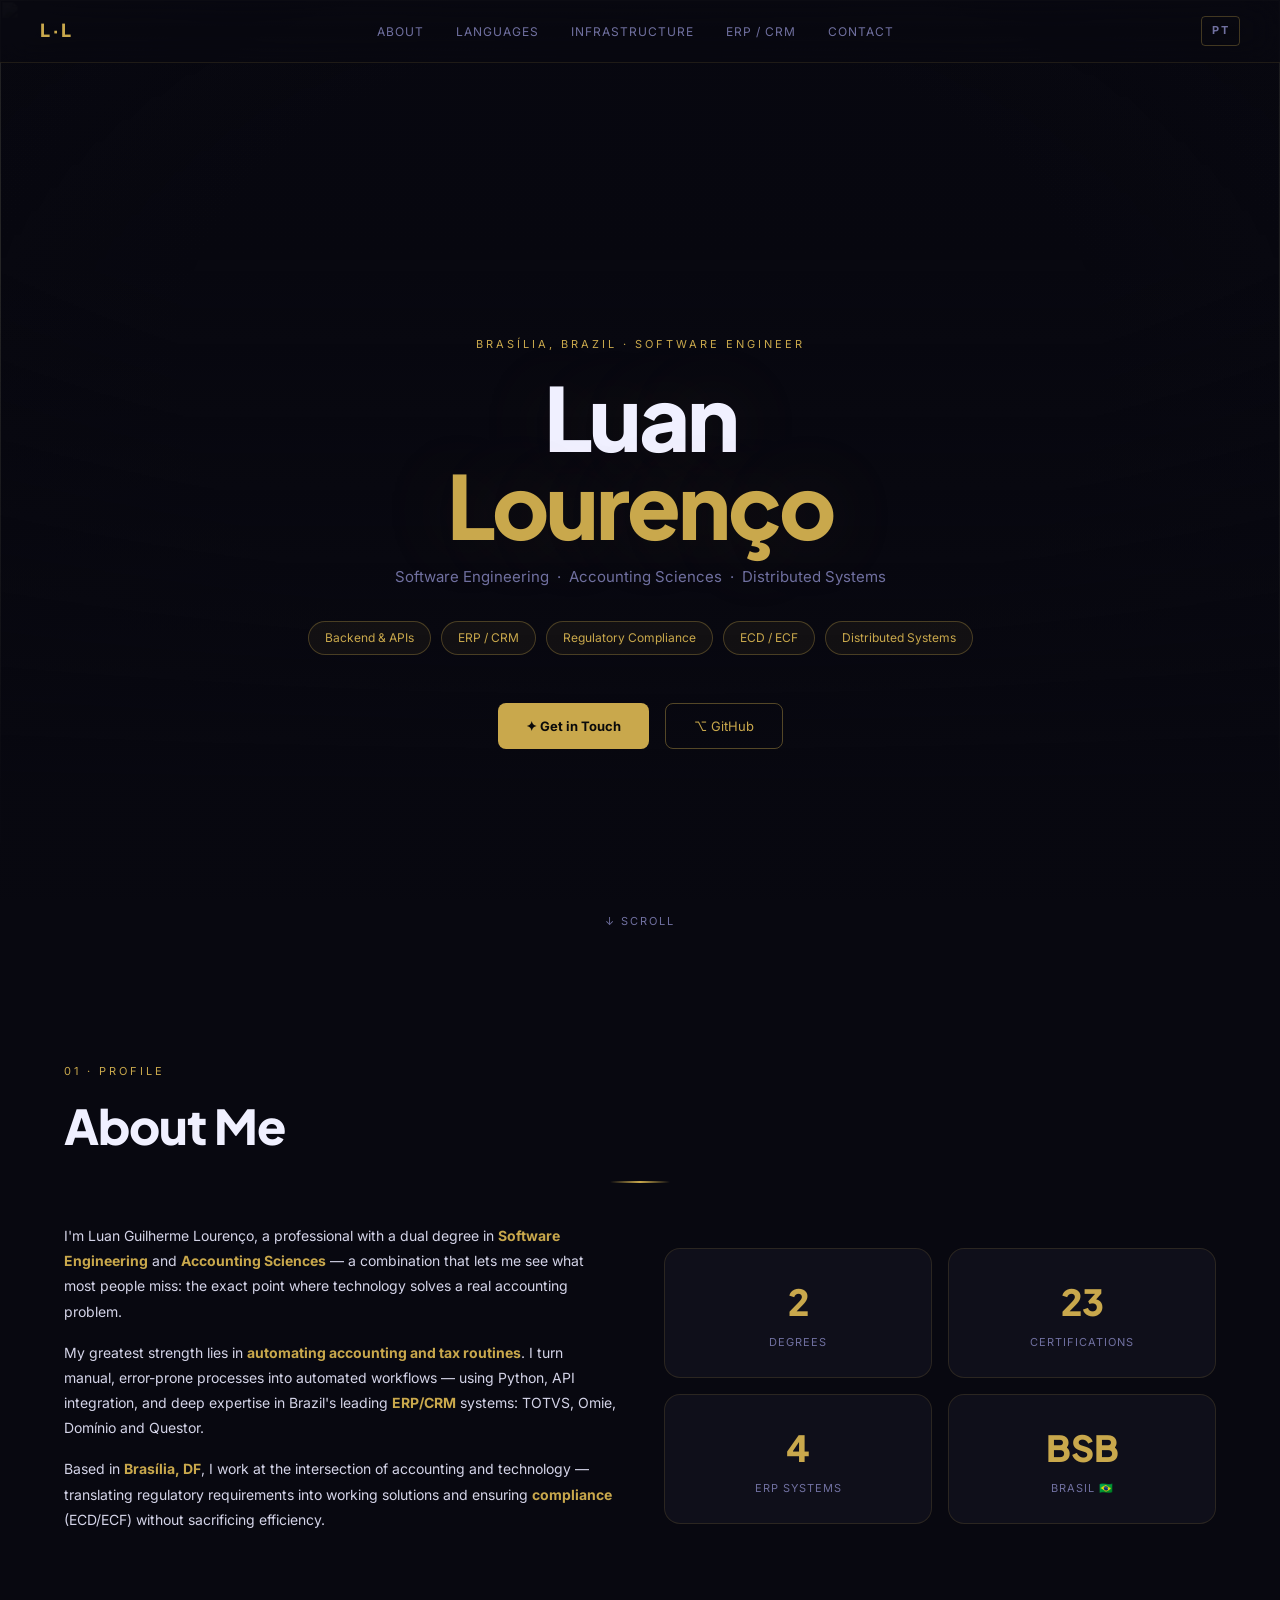
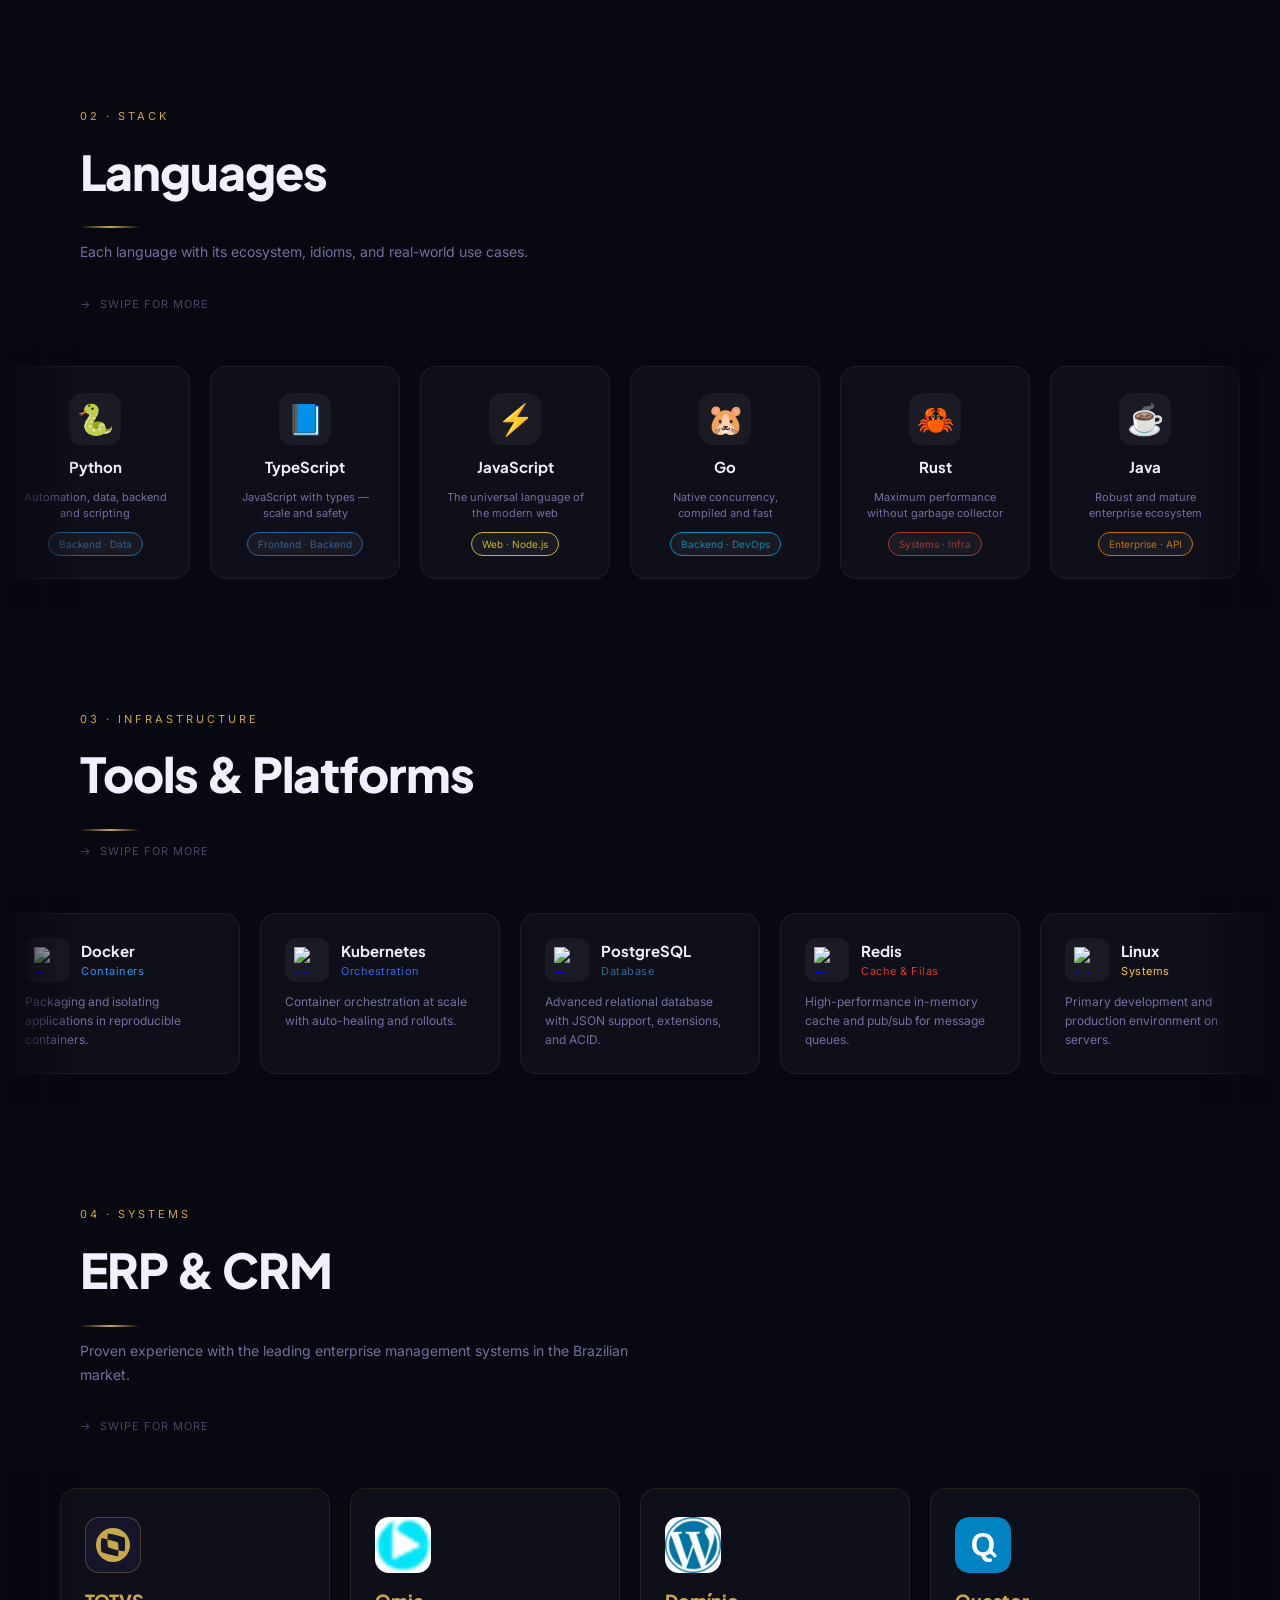
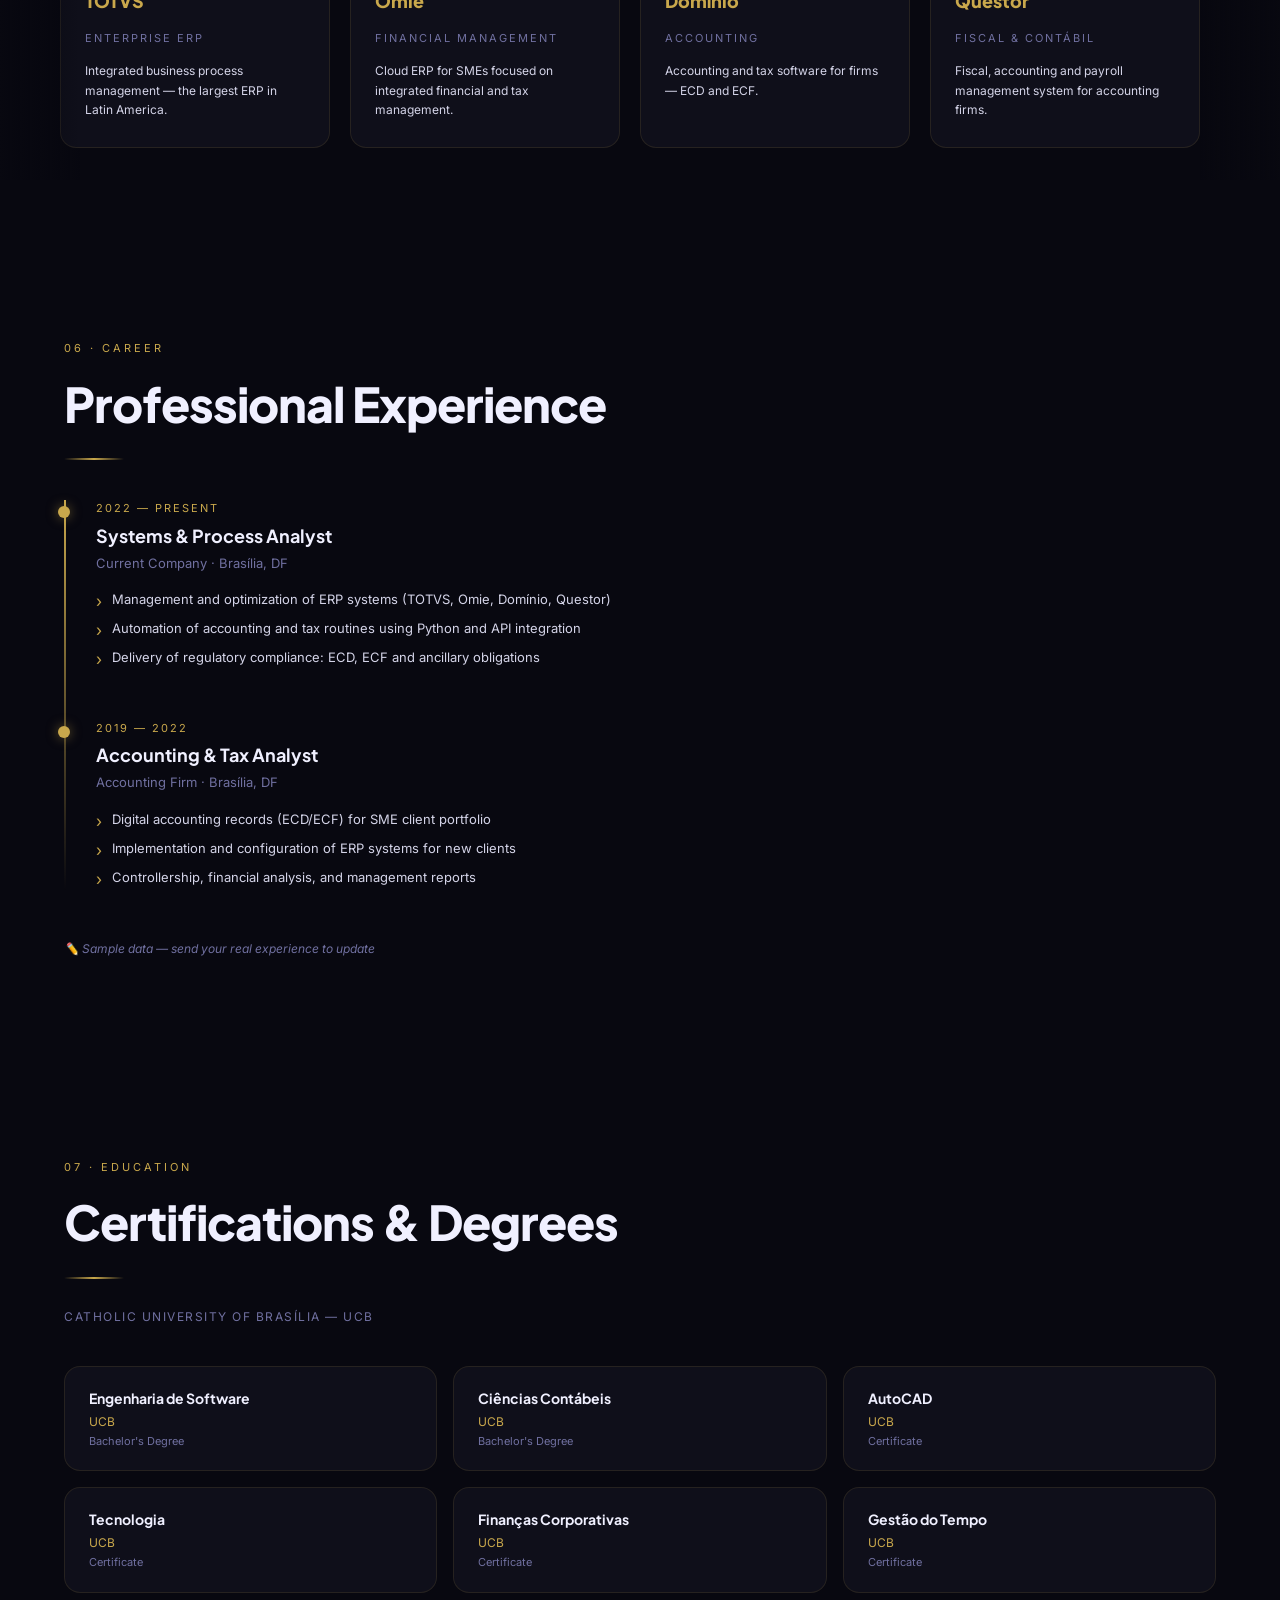
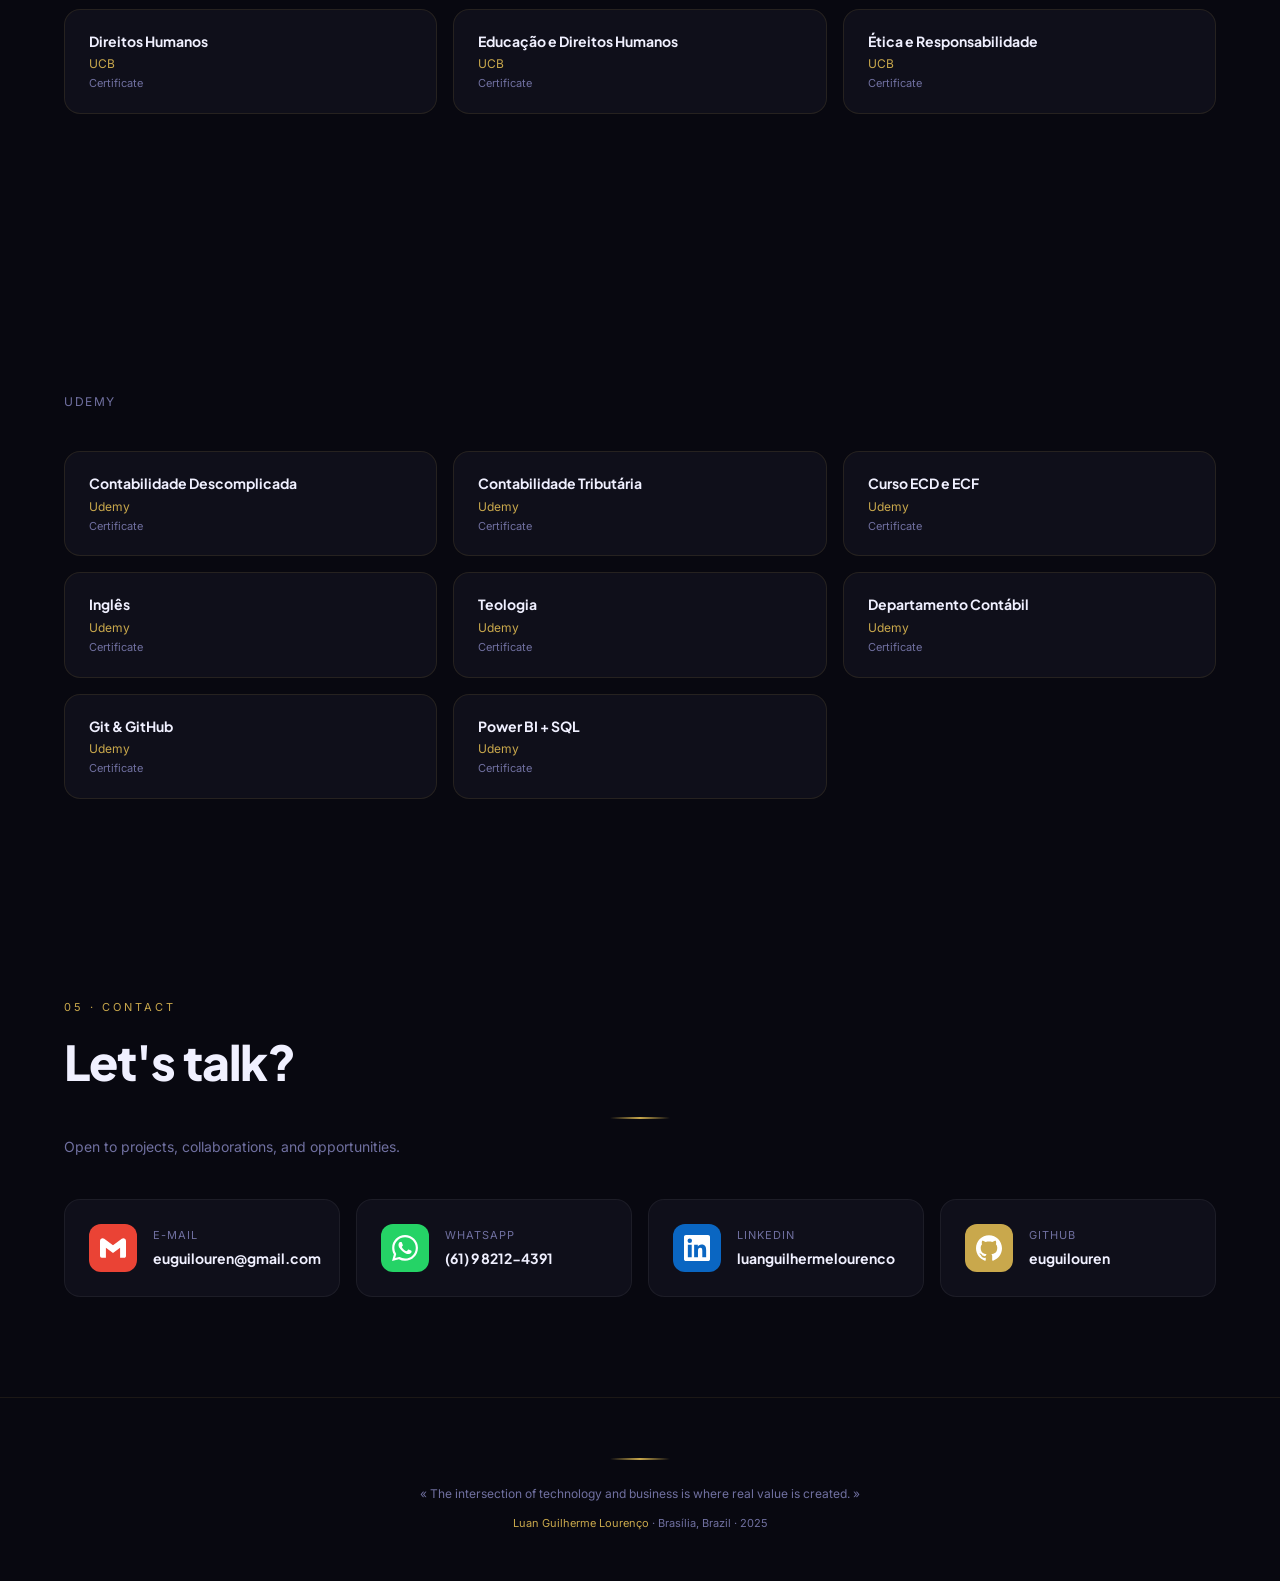
==== en.html @ 46bd7367 "feat: versão completa em inglês" ====
<!DOCTYPE html>
<html lang="en">
<head>
<meta charset="UTF-8">
<meta name="viewport" content="width=device-width, initial-scale=1.0">
<title>Luan Guilherme Lourenço — Software Engineer & Accountant</title>

<!-- SEO -->
<meta name="description" content="Professional with dual degree in Software Engineering and Accounting Sciences. Specialist in accounting automation, ERP/CRM (TOTVS, Omie, Domínio, Questor) and regulatory compliance. Brasília, Brazil.">
<meta name="keywords" content="Luan Lourenço, Engenharia de Software, Ciências Contábeis, ERP, TOTVS, Omie, Domínio, Questor, automação contábil, ECD, ECF, compliance, Brasília">
<meta name="author" content="Luan Guilherme Lourenço">
<meta name="robots" content="index, follow">

<!-- Open Graph (WhatsApp, LinkedIn, Facebook) -->
<meta property="og:type" content="website">
<meta property="og:title" content="Luan Guilherme Lourenço — Software Engineer & Accountant">
<meta property="og:description" content="Specialist in accounting automation, ERP/CRM, and regulatory compliance. Dual degree in Software Engineering and Accounting Sciences.">
<meta property="og:url" content="https://euguilouren.github.io/euguilouren">
<meta property="og:image" content="https://raw.githubusercontent.com/euguilouren/euguilouren/main/assets/photo.jpg">
<meta property="og:locale" content="pt_BR">

<!-- Twitter Card -->
<meta name="twitter:card" content="summary">
<meta name="twitter:title" content="Luan Guilherme Lourenço">
<meta name="twitter:description" content="Software Engineer & Accountant — Automação contábil, ERP/CRM, Brasília.">

<!-- Favicon -->
<link rel="icon" type="image/png" href="[data-uri]">
<link rel="apple-touch-icon" href="[data-uri]">
<link rel="preconnect" href="https://fonts.googleapis.com">
<link rel="preconnect" href="https://fonts.gstatic.com" crossorigin>
<link href="https://fonts.googleapis.com/css2?family=Plus+Jakarta+Sans:wght@600;700;800&family=Inter:wght@400;500;600&display=swap" rel="stylesheet">
<style>
  :root {
    --bg: #080810;
    --surface: #0f0f1a;
    --gold: #C9A84C;
    --gold-light: #e8c96a;
    --gold-dim: rgba(201,168,76,0.15);
    --text: #d4d4e8;
    --muted: #7070a0;
    --white: #f0f0ff;
    --radius: 16px;
    --font: "Inter", -apple-system, BlinkMacSystemFont, "Segoe UI", sans-serif;
  }
  * { box-sizing: border-box; margin: 0; padding: 0; }
  html { scroll-behavior: smooth; }
  body { background: var(--bg); color: var(--text); font-family: var(--font); overflow-x: hidden; font-size: 14px; line-height: 1.6; }

  /* ══════════════════════════════════
     PHOTO — fixed, always visible,
     parallax via JS transform only
     ══════════════════════════════════ */
  #photo-layer {
    position: fixed;
    inset: 0;
    z-index: 0;
    pointer-events: none;
    overflow: hidden;
  }

  #photo-img {
    width: 100%;
    height: 115%;            /* extra for parallax travel */
    object-fit: cover;
    object-position: center 15%;
    filter: brightness(0.22) saturate(0.5);
    display: block;
    will-change: transform;
    /* Breathing: subtle scale + lift */
    animation: breathe 5.5s ease-in-out infinite;
    transform-origin: center 35%; /* pivot near eyes */
  }

  /* Dark vignette — does NOT fade photo, just softens edges + bottom */
  #photo-layer::after {
    content: '';
    position: absolute;
    inset: 0;
    background:
      linear-gradient(to bottom,
        rgba(8,8,16,0.05)  0%,
        rgba(8,8,16,0.0)  30%,
        rgba(8,8,16,0.65) 72%,
        rgba(8,8,16,0.97) 88%),
      radial-gradient(ellipse 90% 90% at center 40%,
        transparent 40%,
        rgba(8,8,16,0.45) 100%);
    pointer-events: none;
  }

  @keyframes breathe {
    0%   { transform: scale(1.000) translateY(0px);  filter: brightness(0.22) saturate(0.50); }
    20%  { transform: scale(1.006) translateY(-2px); filter: brightness(0.23) saturate(0.51); }
    45%  { transform: scale(1.014) translateY(-5px); filter: brightness(0.25) saturate(0.54); }
    70%  { transform: scale(1.007) translateY(-3px); filter: brightness(0.23) saturate(0.52); }
    100% { transform: scale(1.000) translateY(0px);  filter: brightness(0.22) saturate(0.50); }
  }

  /* ══════════════════════════════════
     EYE BLINK — two eyelid divs
     positioned over the eyes in photo
     ══════════════════════════════════ */
  #eyes-layer {
    position: fixed;
    inset: 0;
    z-index: 1;
    pointer-events: none;
  }

  /* Wrapper centered on face */
  .eye-pair {
    position: absolute;
    /* Eyes sit ~38% from top, centered +/-9% from horizontal center */
    top: 38%;
    left: 50%;
    transform: translate(-50%, -50%);
    display: flex;
    gap: 5.5vw;
    align-items: center;
  }

  .eye {
    position: relative;
    width: 9vw;
    height: 2.8vw;
    max-width: 110px;
    max-height: 35px;
    overflow: hidden;
    border-radius: 50%;
  }

  /* Top lid slides DOWN to close */
  .lid-top {
    position: absolute;
    top: 0; left: -5%; right: -5%;
    height: 55%;
    background: #1a1208;  /* skin tone of forehead, dark */
    border-radius: 0 0 50% 50%;
    transform: scaleY(0);
    transform-origin: top center;
    will-change: transform;
  }

  /* Bottom lid slides UP to close */
  .lid-bot {
    position: absolute;
    bottom: 0; left: -5%; right: -5%;
    height: 55%;
    background: #1a1208;
    border-radius: 50% 50% 0 0;
    transform: scaleY(0);
    transform-origin: bottom center;
    will-change: transform;
  }

  /* NAV ══════════════════════════════ */
  nav {
    position: fixed; top: 0; left: 0; right: 0; z-index: 100;
    padding: 16px 40px;
    display: flex; align-items: center; justify-content: space-between;
    background: rgba(8,8,16,0.75); backdrop-filter: blur(20px);
    border-bottom: 1px solid rgba(201,168,76,0.12);
  }
  .nav-logo { font-family: 'Plus Jakarta Sans', sans-serif; font-size: 18px; font-weight: 800; color: var(--gold); letter-spacing: -0.5px; }
  .nav-links { display: flex; gap: 32px; list-style: none; }
  .nav-links a { color: var(--muted); text-decoration: none; font-size: 12px; letter-spacing: 1px; text-transform: uppercase; transition: color .2s; }
  .nav-links a:hover { color: var(--gold); }

  nav, #hero, section, .section-full, footer { position: relative; z-index: 10; }

  .gold-line { width: 60px; height: 2px; background: linear-gradient(90deg, transparent, var(--gold), transparent); margin: 12px auto; }

  /* HERO ══════════════════════════════ */
  #hero {
    min-height: 100vh;
    display: flex; align-items: center; justify-content: center;
    flex-direction: column; text-align: center;
    padding: 120px 24px 60px;
  }
  .hero-tag { font-size: 11px; letter-spacing: 3px; text-transform: uppercase; color: var(--gold); margin-bottom: 20px; opacity: 0; animation: fadeUp .8s ease .2s forwards; }
  .hero-name { font-family: 'Plus Jakarta Sans', sans-serif; font-size: clamp(44px,9vw,88px); font-weight: 800; color: var(--white); line-height: 1.0; letter-spacing: -3px; opacity: 0; animation: fadeUp .8s ease .4s forwards; text-shadow: 0 0 80px rgba(201,168,76,0.15); }
  .hero-name span { color: var(--gold); }
  .hero-subtitle { font-size: clamp(13px,2vw,15px); color: var(--muted); margin-top: 16px; opacity: 0; animation: fadeUp .8s ease .6s forwards; }
  .hero-badges { display: flex; flex-wrap: wrap; gap: 10px; justify-content: center; margin-top: 32px; opacity: 0; animation: fadeUp .8s ease .8s forwards; }
  .hero-badge { padding: 6px 16px; border: 1px solid rgba(201,168,76,0.3); border-radius: 100px; font-size: 12px; color: var(--gold); background: rgba(201,168,76,0.06); backdrop-filter: blur(8px); }
  .hero-cta { margin-top: 48px; display: flex; gap: 16px; flex-wrap: wrap; justify-content: center; opacity: 0; animation: fadeUp .8s ease 1s forwards; }
  .btn { padding: 12px 28px; border-radius: 8px; font-family: var(--font); font-size: 13px; cursor: pointer; text-decoration: none; transition: all .2s; display: inline-flex; align-items: center; gap: 8px; }
  .btn-primary { background: var(--gold); color: #0a0a0a; border: none; font-weight: 700; }
  .btn-primary:hover { background: var(--gold-light); transform: translateY(-2px); }
  .btn-outline { background: transparent; color: var(--gold); border: 1px solid rgba(201,168,76,0.4); }
  .btn-outline:hover { background: var(--gold-dim); transform: translateY(-2px); }
  .scroll-indicator { position: absolute; bottom: 32px; display: flex; flex-direction: column; align-items: center; gap: 8px; color: var(--muted); font-size: 11px; letter-spacing: 2px; text-transform: uppercase; animation: bounce 2s infinite; }

  /* SECTIONS ══════════════════════════ */
  section { padding: 100px 24px; max-width: 1200px; margin: 0 auto; }
  .section-full { max-width: 100%; padding: 60px 0; }
  .section-tag { font-size: 11px; letter-spacing: 3px; text-transform: uppercase; color: var(--gold); margin-bottom: 8px; display: block; }
  .section-title { font-family: 'Plus Jakarta Sans', sans-serif; font-size: clamp(28px,5vw,48px); font-weight: 800; color: var(--white); margin-bottom: 16px; letter-spacing: -1px; }
  .section-desc { font-size: 14px; color: var(--muted); max-width: 600px; line-height: 1.7; margin-bottom: 32px; }

  /* ABOUT ══════════════════════════════ */
  .about-grid { display: grid; grid-template-columns: 1fr 1fr; gap: 48px; align-items: center; }
  .about-text p { font-size: 14px; line-height: 1.8; color: var(--text); margin-bottom: 16px; }
  .about-text strong { color: var(--gold); font-weight: 700; }
  .about-stats { display: grid; grid-template-columns: 1fr 1fr; gap: 16px; }
  .about-stat { background: var(--surface); border: 1px solid rgba(201,168,76,0.15); border-radius: var(--radius); padding: 24px; text-align: center; transition: border-color .2s, transform .2s; }
  .about-stat:hover { border-color: var(--gold); transform: translateY(-4px); }
  .about-stat-val { font-family: 'Plus Jakarta Sans', sans-serif; font-size: 36px; font-weight: 800; color: var(--gold); display: block; }
  .about-stat-label { font-size: 11px; color: var(--muted); text-transform: uppercase; letter-spacing: 1px; margin-top: 4px; }

  /* CARD TRACKS ════════════════════════ */
  .scroll-section-header { max-width: 1200px; margin: 0 auto 32px; padding: 0 40px; }
  .card-track-wrap { position: relative; overflow: hidden; }
  .card-track-wrap::before, .card-track-wrap::after { content: ''; position: absolute; top: 0; bottom: 0; width: 80px; z-index: 2; pointer-events: none; }
  .card-track-wrap::before { left: 0; background: linear-gradient(90deg, var(--bg), transparent); }
  .card-track-wrap::after  { right: 0; background: linear-gradient(-90deg, var(--bg), transparent); }
  .card-track { display: flex; gap: 20px; overflow-x: auto; scroll-snap-type: x mandatory; -webkit-overflow-scrolling: touch; padding: 20px 60px 32px; scrollbar-width: none; }
  .card-track::-webkit-scrollbar { display: none; }

  .lang-card { flex: 0 0 190px; scroll-snap-align: start; background: var(--surface); border: 1px solid rgba(255,255,255,0.06); border-radius: var(--radius); padding: 26px 18px 22px; display: flex; flex-direction: column; align-items: center; gap: 10px; cursor: pointer; text-decoration: none; transition: transform .35s cubic-bezier(.34,1.56,.64,1), border-color .3s, box-shadow .3s; position: relative; overflow: hidden; }
  .lang-card::before { content: ''; position: absolute; inset: 0; background: linear-gradient(135deg, var(--card-color, var(--gold)) 0%, transparent 60%); opacity: 0; transition: opacity .3s; }
  .lang-card:hover { transform: translateY(-14px) scale(1.04); border-color: var(--card-color, var(--gold)); box-shadow: 0 28px 56px rgba(0,0,0,0.5), 0 0 0 1px var(--card-color, var(--gold)), 0 8px 28px var(--card-glow, rgba(201,168,76,0.2)); }
  .lang-card:hover::before { opacity: 0.07; }
  .lang-icon { width: 52px; height: 52px; border-radius: 13px; display: flex; align-items: center; justify-content: center; font-size: 30px; background: rgba(255,255,255,0.05); position: relative; z-index: 1; }
  .lang-icon img { width: 32px; height: 32px; object-fit: contain; }
  .lang-name { font-family: 'Plus Jakarta Sans', sans-serif; font-size: 15px; font-weight: 700; color: var(--white); position: relative; z-index: 1; }
  .lang-desc { font-size: 11px; color: var(--muted); text-align: center; line-height: 1.5; position: relative; z-index: 1; }
  .lang-tag { font-size: 10px; padding: 3px 10px; border-radius: 100px; background: rgba(255,255,255,0.06); color: var(--card-color, var(--gold)); border: 1px solid var(--card-color, var(--gold)); position: relative; z-index: 1; opacity: 0.8; }

  .infra-card { flex: 0 0 240px; scroll-snap-align: start; background: var(--surface); border: 1px solid rgba(255,255,255,0.06); border-radius: var(--radius); padding: 24px; display: flex; flex-direction: column; gap: 10px; text-decoration: none; transition: transform .35s cubic-bezier(.34,1.56,.64,1), border-color .3s, box-shadow .3s; }
  .infra-card:hover { transform: translateY(-12px); border-color: var(--card-color, var(--gold)); box-shadow: 0 24px 48px rgba(0,0,0,0.4), 0 0 0 1px var(--card-color, var(--gold)); }
  .infra-top { display: flex; align-items: center; gap: 12px; }
  .infra-icon { width: 44px; height: 44px; border-radius: 10px; background: rgba(255,255,255,0.05); display: flex; align-items: center; justify-content: center; font-size: 22px; flex-shrink: 0; }
  .infra-icon img { width: 26px; height: 26px; object-fit: contain; }
  .infra-name { font-family: 'Plus Jakarta Sans', sans-serif; font-size: 15px; font-weight: 700; color: var(--white); }
  .infra-role { font-size: 11px; color: var(--card-color, var(--gold)); letter-spacing: 0.5px; }
  .infra-desc { font-size: 12px; color: var(--muted); line-height: 1.6; }

  .erp-card { flex: 0 0 270px; scroll-snap-align: start; background: var(--surface); border: 1px solid rgba(201,168,76,0.12); border-radius: var(--radius); padding: 28px 24px; display: flex; flex-direction: column; gap: 14px; text-decoration: none; transition: transform .35s cubic-bezier(.34,1.56,.64,1), border-color .3s, box-shadow .3s; position: relative; overflow: hidden; }
  .erp-card::after { content: ''; position: absolute; top: 0; left: 0; right: 0; height: 3px; background: linear-gradient(90deg, transparent, var(--gold), transparent); opacity: 0; transition: opacity .3s; }
  .erp-card:hover { transform: translateY(-12px); border-color: var(--gold); box-shadow: 0 24px 48px rgba(0,0,0,0.5), 0 0 40px rgba(201,168,76,0.08); }
  .erp-card:hover::after { opacity: 1; }
  .erp-logo-wrap { width: 56px; height: 56px; border-radius: 14px; background: transparent; display: flex; align-items: center; justify-content: center; overflow: hidden; flex-shrink: 0; }
  .erp-logo-wrap img { width: 44px; height: 44px; object-fit: contain; }
  .erp-logo-svg { width: 56px; height: 56px; border-radius: 14px; background: #16162a; border: 1px solid rgba(201,168,76,0.3); display: flex; align-items: center; justify-content: center; }
  .erp-logo-svg svg { width: 34px; height: 34px; }
  .erp-name { font-family: 'Plus Jakarta Sans', sans-serif; font-size: 18px; font-weight: 800; color: var(--gold); }
  .erp-type { font-size: 11px; letter-spacing: 2px; text-transform: uppercase; color: var(--muted); }
  .erp-desc { font-size: 12px; color: var(--text); line-height: 1.6; }

  .contact-grid { display: grid; grid-template-columns: repeat(auto-fit, minmax(240px, 1fr)); gap: 16px; margin-top: 40px; }
  .contact-card { background: var(--surface); border: 1px solid rgba(255,255,255,0.06); border-radius: var(--radius); padding: 24px; display: flex; align-items: center; gap: 16px; text-decoration: none; transition: transform .35s cubic-bezier(.34,1.56,.64,1), border-color .3s, box-shadow .3s; }
  .contact-card:hover { transform: translateY(-6px); border-color: var(--card-color, var(--gold)); box-shadow: 0 16px 32px rgba(0,0,0,0.4), 0 0 0 1px var(--card-color, var(--gold)); }
  .contact-icon { width: 48px; height: 48px; border-radius: 12px; background: var(--card-color, var(--gold)); display: flex; align-items: center; justify-content: center; font-size: 22px; flex-shrink: 0; }
  .contact-label { font-size: 11px; color: var(--muted); text-transform: uppercase; letter-spacing: 1px; }
  .contact-value { font-family: 'Plus Jakarta Sans', sans-serif; font-size: 14px; font-weight: 700; color: var(--white); margin-top: 2px; }

  .scroll-hint { display: flex; align-items: center; gap: 8px; font-size: 11px; color: var(--muted); letter-spacing: 1px; text-transform: uppercase; margin-top: 8px; opacity: 0.6; }
  .scroll-hint-arrow { animation: slideRight 1.5s ease infinite; }

  footer { text-align: center; padding: 48px 24px; border-top: 1px solid rgba(201,168,76,0.1); color: var(--muted); font-size: 12px; }
  footer span { color: var(--gold); }

  @keyframes fadeUp { from { opacity:0; transform:translateY(30px); } to { opacity:1; transform:translateY(0); } }
  @keyframes bounce { 0%,100% { transform:translateY(0); } 50% { transform:translateY(8px); } }
  @keyframes slideRight { 0% { transform:translateX(0);opacity:1; } 60% { transform:translateX(8px);opacity:0; } 61% { transform:translateX(-8px);opacity:0; } 100% { transform:translateX(0);opacity:1; } }
  .reveal { opacity:0; transform:translateY(40px); transition:opacity .7s ease,transform .7s ease; }
  .reveal.visible { opacity:1; transform:translateY(0); }

  @media(max-width:768px) {
    nav { padding:14px 20px; }
    .nav-links { display:none; }
    .about-grid { grid-template-columns:1fr; }
    .scroll-section-header { padding:0 20px; }
    section { padding:60px 20px; }
    .eye { width: 12vw; height: 3.5vw; }
    .eye-pair { gap: 8vw; top: 36%; }
  }

  /* ── HAMBURGER MOBILE MENU ── */

  .btn-lang {
    font-family: var(--font); font-size: 11px; font-weight: 700;
    letter-spacing: 1.5px; color: var(--muted); text-decoration: none;
    border: 1px solid rgba(201,168,76,0.3); border-radius: 4px;
    padding: 5px 10px; transition: all .2s;
  }
  .btn-lang:hover { color: var(--gold); border-color: var(--gold); }

  .hamburger {
    display: none;
    flex-direction: column;
    gap: 5px;
    cursor: pointer;
    padding: 4px;
    z-index: 200;
  }
  .hamburger span {
    display: block;
    width: 24px; height: 2px;
    background: var(--gold);
    border-radius: 2px;
    transition: all .3s ease;
  }
  .hamburger.open span:nth-child(1) { transform: translateY(7px) rotate(45deg); }
  .hamburger.open span:nth-child(2) { opacity: 0; }
  .hamburger.open span:nth-child(3) { transform: translateY(-7px) rotate(-45deg); }

  .mobile-menu {
    display: none;
    position: fixed;
    inset: 0;
    background: rgba(8,8,16,0.97);
    backdrop-filter: blur(20px);
    z-index: 150;
    flex-direction: column;
    align-items: center;
    justify-content: center;
    gap: 40px;
  }
  .mobile-menu.open { display: flex; }
  .mobile-menu a {
    font-family: 'Plus Jakarta Sans', sans-serif;
    font-size: 28px; font-weight: 700;
    color: var(--white); text-decoration: none;
    letter-spacing: -0.5px;
    transition: color .2s;
    opacity: 0;
    transform: translateY(20px);
    animation: menuReveal .4s ease forwards;
  }
  .mobile-menu a:hover { color: var(--gold); }
  .mobile-menu a:nth-child(1) { animation-delay: .05s; }
  .mobile-menu a:nth-child(2) { animation-delay: .10s; }
  .mobile-menu a:nth-child(3) { animation-delay: .15s; }
  .mobile-menu a:nth-child(4) { animation-delay: .20s; }
  .mobile-menu a:nth-child(5) { animation-delay: .25s; }
  .mobile-menu-gold { color: var(--gold) !important; font-size: 14px !important; letter-spacing: 2px; text-transform: uppercase; }

  @keyframes menuReveal {
    to { opacity: 1; transform: translateY(0); }
  }

  @media(max-width:768px) {
  
  .btn-lang {
    font-family: var(--font); font-size: 11px; font-weight: 700;
    letter-spacing: 1.5px; color: var(--muted); text-decoration: none;
    border: 1px solid rgba(201,168,76,0.3); border-radius: 4px;
    padding: 5px 10px; transition: all .2s;
  }
  .btn-lang:hover { color: var(--gold); border-color: var(--gold); }

  .hamburger { display: flex; }
    .nav-links { display: none !important; }
  }

  /* ── ELABORATE REVEAL ANIMATIONS ── */
  .reveal-left {
    opacity: 0; transform: translateX(-50px);
    transition: opacity .8s ease, transform .8s cubic-bezier(.16,1,.3,1);
  }
  .reveal-left.visible { opacity: 1; transform: translateX(0); }

  .reveal-right {
    opacity: 0; transform: translateX(50px);
    transition: opacity .8s ease, transform .8s cubic-bezier(.16,1,.3,1);
  }
  .reveal-right.visible { opacity: 1; transform: translateX(0); }

  .reveal-scale {
    opacity: 0; transform: scale(0.88);
    transition: opacity .7s ease, transform .7s cubic-bezier(.34,1.56,.64,1);
  }
  .reveal-scale.visible { opacity: 1; transform: scale(1); }

  .stagger-child {
    opacity: 0; transform: translateY(30px);
    transition: opacity .6s ease, transform .6s cubic-bezier(.16,1,.3,1);
  }
  .stagger-child.visible { opacity: 1; transform: translateY(0); }

  /* section counters for stagger */
  .stagger-wrap .stagger-child:nth-child(1) { transition-delay: .0s; }
  .stagger-wrap .stagger-child:nth-child(2) { transition-delay: .08s; }
  .stagger-wrap .stagger-child:nth-child(3) { transition-delay: .16s; }
  .stagger-wrap .stagger-child:nth-child(4) { transition-delay: .24s; }

  /* ── EXPERIENCE SECTION ── */
  .timeline { position: relative; padding-left: 32px; margin-top: 40px; }
  .timeline::before {
    content: '';
    position: absolute; left: 0; top: 0; bottom: 0;
    width: 2px;
    background: linear-gradient(to bottom, var(--gold), transparent);
  }
  .timeline-item {
    position: relative; margin-bottom: 48px;
    opacity: 0; transform: translateX(-20px);
    transition: opacity .7s ease, transform .7s cubic-bezier(.16,1,.3,1);
  }
  .timeline-item.visible { opacity: 1; transform: translateX(0); }
  .timeline-item::before {
    content: '';
    position: absolute; left: -38px; top: 6px;
    width: 12px; height: 12px;
    border-radius: 50%;
    background: var(--gold);
    box-shadow: 0 0 12px rgba(201,168,76,0.5);
  }
  .tl-period {
    font-size: 11px; letter-spacing: 2px; text-transform: uppercase;
    color: var(--gold); margin-bottom: 4px;
  }
  .tl-role {
    font-family: 'Plus Jakarta Sans', sans-serif;
    font-size: 18px; font-weight: 700; color: var(--white);
    margin-bottom: 2px;
  }
  .tl-company {
    font-size: 13px; color: var(--muted); margin-bottom: 12px;
  }
  .tl-tasks { list-style: none; padding: 0; }
  .tl-tasks li {
    font-size: 13px; color: var(--text); line-height: 1.6;
    padding: 4px 0 4px 16px; position: relative;
  }
  .tl-tasks li::before {
    content: '›'; position: absolute; left: 0;
    color: var(--gold); font-size: 16px;
  }

  /* ── CERTIFICATIONS ── */
  .cert-grid {
    display: grid;
    grid-template-columns: repeat(auto-fill, minmax(280px, 1fr));
    gap: 16px; margin-top: 40px;
  }
  .cert-card {
    background: var(--surface);
    border: 1px solid rgba(201,168,76,0.12);
    border-radius: var(--radius);
    padding: 20px 24px;
    display: flex; align-items: center;
    opacity: 0; transform: translateY(24px);
    transition: opacity .6s ease, transform .6s cubic-bezier(.16,1,.3,1), border-color .2s, box-shadow .2s;
  }
  .cert-card.visible { opacity: 1; transform: translateY(0); }
  .cert-card:hover { border-color: var(--gold); box-shadow: 0 8px 24px rgba(0,0,0,0.3); }
  .cert-icon {
    width: 40px; height: 40px; border-radius: 10px;
    background: var(--gold-dim); border: 1px solid rgba(201,168,76,0.2);
    display: flex; align-items: center; justify-content: center;
    font-size: 20px; flex-shrink: 0;
  }
  .cert-name {
    font-family: 'Plus Jakarta Sans', sans-serif;
    font-size: 14px; font-weight: 700; color: var(--white);
    margin-bottom: 2px;
  }
  .cert-issuer { font-size: 12px; color: var(--gold); margin-bottom: 2px; }
  .cert-year { font-size: 11px; color: var(--muted); }

  /* ── PROJECTS SECTION ── */
  .proj-grid {
    display: grid;
    grid-template-columns: repeat(auto-fill, minmax(320px,1fr));
    gap: 16px; margin-top: 40px;
  }
  .proj-card {
    background: var(--surface);
    border: 1px solid rgba(255,255,255,0.06);
    border-radius: var(--radius);
    padding: 24px;
    text-decoration: none;
    display: flex; flex-direction: column; gap: 10px;
    transition: transform .3s cubic-bezier(.34,1.56,.64,1), border-color .2s, box-shadow .2s;
    opacity: 0; transform: translateY(24px);
    transition: opacity .6s ease, transform .6s cubic-bezier(.16,1,.3,1), border-color .2s, box-shadow .2s;
  }
  .proj-card.visible { opacity: 1; transform: translateY(0); }
  .proj-card:hover { border-color: var(--blue,#58a6ff); box-shadow: 0 16px 32px rgba(0,0,0,0.4); transform: translateY(-6px); }
  .proj-header { display: flex; align-items: center; gap: 10px; }
  .proj-icon { font-size: 22px; }
  .proj-name {
    font-family: 'Plus Jakarta Sans', sans-serif;
    font-size: 15px; font-weight: 700; color: #58a6ff;
  }
  .proj-desc { font-size: 12px; color: var(--muted); line-height: 1.6; }
  .proj-meta { display: flex; gap: 14px; font-size: 11px; color: var(--muted); margin-top: 4px; }
  .lang-dot { width: 8px; height: 8px; border-radius: 50%; display: inline-block; margin-right: 4px; }

</style>
</head>
<body>

<!-- PHOTO — fixed, no fade, parallax only -->
<div id="photo-layer">
  <img id="photo-img" src="https://raw.githubusercontent.com/euguilouren/euguilouren/main/assets/photo.jpg" alt="">
</div>

<!-- EYE BLINK LAYER -->
<div id="eyes-layer">
  <div class="eye-pair">
    <div class="eye" id="eye-left">
      <div class="lid-top" id="lt-l"></div>
      <div class="lid-bot" id="lb-l"></div>
    </div>
    <div class="eye" id="eye-right">
      <div class="lid-top" id="lt-r"></div>
      <div class="lid-bot" id="lb-r"></div>
    </div>
  </div>
</div>

<nav>
  <div class="nav-logo">L · L</div>
  <ul class="nav-links">
    <li><a href="#about">About</a></li>
    <li><a href="#languages">Languages</a></li>
    <li><a href="#infrastructure">Infrastructure</a></li>
    <li><a href="#erp">ERP / CRM</a></li>
    <li><a href="#contact">Contact</a></li>
  </ul>
  <a href="index.html" class="btn-lang" title="Versão em Português">PT</a>
  <button class="hamburger" id="hamburger" aria-label="Menu">
    <span></span><span></span><span></span>
  </button>
</nav>
<!-- MOBILE MENU -->
<div class="mobile-menu" id="mobile-menu">
  <a href="#about" onclick="closeMobile()">Sobre</a>
  <a href="#languages" onclick="closeMobile()">Languages</a>
  <a href="#infrastructure" onclick="closeMobile()">Infraestrutura</a>
  <a href="#erp" onclick="closeMobile()">ERP / CRM</a>
  <a href="#experience" onclick="closeMobile()">Experiência</a>
  <a href="#contact" onclick="closeMobile()">Contato</a>
  <a href="#" class="mobile-menu-gold" onclick="closeMobile()">✕ close</a>
</div>

<div id="hero">
  <div class="hero-tag">Brasília, Brazil · Software Engineer</div>
  <h1 class="hero-name">Luan<br><span>Lourenço</span></h1>
  <p class="hero-subtitle">Software Engineering &nbsp;·&nbsp; Accounting Sciences &nbsp;·&nbsp; Distributed Systems</p>
  <div class="hero-badges">
    <span class="hero-badge">Backend & APIs</span>
    <span class="hero-badge">ERP / CRM</span>
    <span class="hero-badge">Regulatory Compliance</span>
    <span class="hero-badge">ECD / ECF</span>
    <span class="hero-badge">Distributed Systems</span>
  </div>
  <div class="hero-cta">
    <a href="#contato" class="btn btn-primary">✦ Get in Touch</a>
    <a href="https://github.com/euguilouren" target="_blank" class="btn btn-outline">⌥ GitHub</a>
  </div>
  <div class="scroll-indicator">↓ scroll</div>
</div>

<section id="about" class="reveal">
  <span class="section-tag">01 · Profile</span>
  <h2 class="section-title">About Me</h2>
  <div class="gold-line"></div>
  <div class="about-grid" style="margin-top:40px">
    <div class="about-text">
      <p>I'm Luan Guilherme Lourenço, a professional with a dual degree in <strong>Software Engineering</strong> and <strong>Accounting Sciences</strong> — a combination that lets me see what most people miss: the exact point where technology solves a real accounting problem.</p>
      <p>My greatest strength lies in <strong>automating accounting and tax routines</strong>. I turn manual, error-prone processes into automated workflows — using Python, API integration, and deep expertise in Brazil's leading <strong>ERP/CRM</strong> systems: TOTVS, Omie, Domínio and Questor.</p>
      <p>Based in <strong>Brasília, DF</strong>, I work at the intersection of accounting and technology — translating regulatory requirements into working solutions and ensuring <strong>compliance</strong> (ECD/ECF) without sacrificing efficiency.</p>
    </div>
    <div class="about-stats">
      <div class="about-stat"><span class="about-stat-val">2</span><span class="about-stat-label">Degrees</span></div>
      <div class="about-stat"><span class="about-stat-val">23</span><span class="about-stat-label">Certifications</span></div>
      <div class="about-stat"><span class="about-stat-val">4</span><span class="about-stat-label">ERP Systems</span></div>
      <div class="about-stat"><span class="about-stat-val">BSB</span><span class="about-stat-label">Brasil 🇧🇷</span></div>
    </div>
  </div>
</section>

<div id="languages" class="section-full">
  <div class="scroll-section-header reveal">
    <span class="section-tag">02 · Stack</span>
    <h2 class="section-title">Languages</h2>
    <div class="gold-line" style="margin:12px 0"></div>
    <p class="section-desc">Each language with its ecosystem, idioms, and real-world use cases.</p>
    <div class="scroll-hint"><span class="scroll-hint-arrow">→</span> swipe for more</div>
  </div>
  <div class="card-track-wrap"><div class="card-track">
    <a href="https://www.python.org" target="_blank" class="lang-card" style="--card-color:#3776AB;--card-glow:rgba(55,118,171,0.25)"><div class="lang-icon"><img src="https://cdn.simpleicons.org/python/3776AB" alt="Python" onerror="this.parentNode.innerHTML='🐍'"></div><div class="lang-name">Python</div><div class="lang-desc">Automation, data, backend and scripting</div><span class="lang-tag">Backend · Data</span></a>
    <a href="https://www.typescriptlang.org" target="_blank" class="lang-card" style="--card-color:#3178C6;--card-glow:rgba(49,120,198,0.25)"><div class="lang-icon"><img src="https://cdn.simpleicons.org/typescript/3178C6" alt="TypeScript" onerror="this.parentNode.innerHTML='📘'"></div><div class="lang-name">TypeScript</div><div class="lang-desc">JavaScript with types — scale and safety</div><span class="lang-tag">Frontend · Backend</span></a>
    <a href="https://developer.mozilla.org/pt-BR/docs/Web/JavaScript" target="_blank" class="lang-card" style="--card-color:#F7DF1E;--card-glow:rgba(247,223,30,0.2)"><div class="lang-icon"><img src="https://cdn.simpleicons.org/javascript/F7DF1E" alt="JavaScript" onerror="this.parentNode.innerHTML='⚡'"></div><div class="lang-name">JavaScript</div><div class="lang-desc">The universal language of the modern web</div><span class="lang-tag">Web · Node.js</span></a>
    <a href="https://go.dev" target="_blank" class="lang-card" style="--card-color:#00ADD8;--card-glow:rgba(0,173,216,0.25)"><div class="lang-icon"><img src="https://cdn.simpleicons.org/go/00ADD8" alt="Go" onerror="this.parentNode.innerHTML='🐹'"></div><div class="lang-name">Go</div><div class="lang-desc">Native concurrency, compiled and fast</div><span class="lang-tag">Backend · DevOps</span></a>
    <a href="https://www.rust-lang.org" target="_blank" class="lang-card" style="--card-color:#CE412B;--card-glow:rgba(206,65,43,0.25)"><div class="lang-icon"><img src="https://cdn.simpleicons.org/rust/CE412B" alt="Rust" onerror="this.parentNode.innerHTML='🦀'"></div><div class="lang-name">Rust</div><div class="lang-desc">Maximum performance without garbage collector</div><span class="lang-tag">Systems · Infra</span></a>
    <a href="https://www.java.com/pt-BR" target="_blank" class="lang-card" style="--card-color:#ED8B00;--card-glow:rgba(237,139,0,0.25)"><div class="lang-icon"><img src="https://cdn.simpleicons.org/java/ED8B00" alt="Java" onerror="this.parentNode.innerHTML='☕'"></div><div class="lang-name">Java</div><div class="lang-desc">Robust and mature enterprise ecosystem</div><span class="lang-tag">Enterprise · API</span></a>
    <a href="https://kotlinlang.org" target="_blank" class="lang-card" style="--card-color:#7F52FF;--card-glow:rgba(127,82,255,0.25)"><div class="lang-icon"><img src="https://cdn.simpleicons.org/kotlin/7F52FF" alt="Kotlin" onerror="this.parentNode.innerHTML='🎯'"></div><div class="lang-name">Kotlin</div><div class="lang-desc">Modern Java — Android and backend</div><span class="lang-tag">Android · Backend</span></a>
    <a href="https://en.wikipedia.org/wiki/C_(programming_language)" target="_blank" class="lang-card" style="--card-color:#A8B9CC;--card-glow:rgba(168,185,204,0.2)"><div class="lang-icon"><img src="https://cdn.simpleicons.org/c/A8B9CC" alt="C" onerror="this.parentNode.innerHTML='🔧'"></div><div class="lang-name">C</div><div class="lang-desc">The language of operating systems</div><span class="lang-tag">Systems · Embedded</span></a>
    <a href="https://isocpp.org" target="_blank" class="lang-card" style="--card-color:#00599C;--card-glow:rgba(0,89,156,0.25)"><div class="lang-icon"><img src="https://cdn.simpleicons.org/cplusplus/00599C" alt="C++" onerror="this.parentNode.innerHTML='⚙️'"></div><div class="lang-name">C++</div><div class="lang-desc">Performance with object-oriented abstraction</div><span class="lang-tag">Systems · Games</span></a>
  </div></div>
</div>

<div id="infrastructure" class="section-full" style="padding-top:40px">
  <div class="scroll-section-header reveal">
    <span class="section-tag">03 · Infrastructure</span>
    <h2 class="section-title">Tools & Platforms</h2>
    <div class="gold-line" style="margin:12px 0"></div>
    <div class="scroll-hint"><span class="scroll-hint-arrow">→</span> swipe for more</div>
  </div>
  <div class="card-track-wrap"><div class="card-track">
    <a href="https://www.docker.com" target="_blank" class="infra-card" style="--card-color:#2496ED"><div class="infra-top"><div class="infra-icon"><img src="https://cdn.simpleicons.org/docker/2496ED" alt="Docker"></div><div><div class="infra-name">Docker</div><div class="infra-role">Containers</div></div></div><div class="infra-desc">Packaging and isolating applications in reproducible containers.</div></a>
    <a href="https://kubernetes.io" target="_blank" class="infra-card" style="--card-color:#326CE5"><div class="infra-top"><div class="infra-icon"><img src="https://cdn.simpleicons.org/kubernetes/326CE5" alt="Kubernetes"></div><div><div class="infra-name">Kubernetes</div><div class="infra-role">Orchestration</div></div></div><div class="infra-desc">Container orchestration at scale with auto-healing and rollouts.</div></a>
    <a href="https://www.postgresql.org" target="_blank" class="infra-card" style="--card-color:#336791"><div class="infra-top"><div class="infra-icon"><img src="https://cdn.simpleicons.org/postgresql/336791" alt="PostgreSQL"></div><div><div class="infra-name">PostgreSQL</div><div class="infra-role">Database</div></div></div><div class="infra-desc">Advanced relational database with JSON support, extensions, and ACID.</div></a>
    <a href="https://redis.io" target="_blank" class="infra-card" style="--card-color:#DC382D"><div class="infra-top"><div class="infra-icon"><img src="https://cdn.simpleicons.org/redis/DC382D" alt="Redis"></div><div><div class="infra-name">Redis</div><div class="infra-role">Cache & Filas</div></div></div><div class="infra-desc">High-performance in-memory cache and pub/sub for message queues.</div></a>
    <a href="https://www.linux.org" target="_blank" class="infra-card" style="--card-color:#FCC624"><div class="infra-top"><div class="infra-icon"><img src="https://cdn.simpleicons.org/linux/FCC624" alt="Linux"></div><div><div class="infra-name">Linux</div><div class="infra-role">Systems</div></div></div><div class="infra-desc">Primary development and production environment on servers.</div></a>
    <a href="https://git-scm.com" target="_blank" class="infra-card" style="--card-color:#F05032"><div class="infra-top"><div class="infra-icon"><img src="https://cdn.simpleicons.org/git/F05032" alt="Git"></div><div><div class="infra-name">Git</div><div class="infra-role">Version Control</div></div></div><div class="infra-desc">Distributed versioning, branching, and team collaboration.</div></a>
  </div></div>
</div>

<div id="erp" class="section-full" style="padding-top:40px">
  <div class="scroll-section-header reveal">
    <span class="section-tag">04 · Systems</span>
    <h2 class="section-title">ERP & CRM</h2>
    <div class="gold-line" style="margin:12px 0"></div>
    <p class="section-desc">Proven experience with the leading enterprise management systems in the Brazilian market.</p>
    <div class="scroll-hint"><span class="scroll-hint-arrow">→</span> swipe for more</div>
  </div>
  <div class="card-track-wrap"><div class="card-track">
    <a href="https://www.totvs.com" target="_blank" class="erp-card"><div class="erp-logo-svg"><svg fill="#C9A84C" viewBox="0 0 24 24" xmlns="http://www.w3.org/2000/svg"><path d="M12 0C5.385 0 0 5.339 0 12c0 6.614 5.385 12 12 12 6.614 0 12-5.386 12-12S18.614 0 12 0ZM8.648 3.813c1.275-.068 10.697 2.302 11.43 2.943.614.85.614 9.118 0 9.685-.284.095-2.127-.283-4.205-.755 0 2.031-.143 3.966-.426 4.203-.756.236-10.772-2.267-11.527-2.928-.615-.85-.615-9.119 0-9.686.283-.094 2.079.284 4.205.756 0-2.031.142-3.969.425-4.205a.448.448 0 0 1 .098-.013Zm-.523 4.265c-.048 2.362.095 4.961.425 5.434.426.378 4.158 1.418 7.276 2.174.047-2.41-.095-5.008-.426-5.481-.425-.378-4.157-1.418-7.275-2.127Z"/></svg></div><div class="erp-name">TOTVS</div><div class="erp-type">Enterprise ERP</div><div class="erp-desc">Integrated business process management — the largest ERP in Latin America.</div></a>
    <a href="https://www.omie.com.br" target="_blank" class="erp-card"><div class="erp-logo-wrap" style="background:#fff;padding:0;overflow:hidden"><img src="[data-uri]" alt="Omie" style="width:56px;height:56px;object-fit:contain;border-radius:14px"></div><div class="erp-name">Omie</div><div class="erp-type">Financial Management</div><div class="erp-desc">Cloud ERP for SMEs focused on integrated financial and tax management.</div></a>
    <a href="https://www.dominiosistemas.com.br" target="_blank" class="erp-card"><div class="erp-logo-wrap" style="background:#ffffff;padding:0;overflow:hidden"><img src="[data-uri]" alt="Dominio" style="width:56px;height:56px;object-fit:contain;border-radius:14px"></div><div class="erp-name">Domínio</div><div class="erp-type">Accounting</div><div class="erp-desc">Accounting and tax software for firms — ECD and ECF.</div></a>
    <a href="https://www.questor.com.br" target="_blank" class="erp-card"><div class="erp-logo-wrap" style="background:transparent;padding:0;overflow:hidden"><img src="[data-uri]" alt="Questor" style="width:56px;height:56px;object-fit:contain;border-radius:14px"></div><div class="erp-name">Questor</div><div class="erp-type">Fiscal & Contábil</div><div class="erp-desc">Fiscal, accounting and payroll management system for accounting firms.</div></a>
  </div></div>
</div>


<!-- EXPERIENCE -->
<section id="experience">
  <span class="section-tag reveal-left">06 · Career</span>
  <h2 class="section-title reveal-left">Professional Experience</h2>
  <div class="gold-line" style="margin:12px 0 0"></div>
  <div class="timeline">

    <div class="timeline-item">
      <div class="tl-period">2022 — Present</div>
      <div class="tl-role">Systems & Process Analyst</div>
      <div class="tl-company">Current Company · Brasília, DF</div>
      <ul class="tl-tasks">
        <li>Management and optimization of ERP systems (TOTVS, Omie, Domínio, Questor)</li>
        <li>Automation of accounting and tax routines using Python and API integration</li>
        <li>Delivery of regulatory compliance: ECD, ECF and ancillary obligations</li>
      </ul>
    </div>

    <div class="timeline-item">
      <div class="tl-period">2019 — 2022</div>
      <div class="tl-role">Accounting & Tax Analyst</div>
      <div class="tl-company">Accounting Firm · Brasília, DF</div>
      <ul class="tl-tasks">
        <li>Digital accounting records (ECD/ECF) for SME client portfolio</li>
        <li>Implementation and configuration of ERP systems for new clients</li>
        <li>Controllership, financial analysis, and management reports</li>
      </ul>
    </div>

  </div>
  <p style="font-size:12px;color:var(--muted);margin-top:24px;font-style:italic">
    ✏️ Sample data — send your real experience to update
  </p>
</section>

<!-- CERTIFICATIONS -->
<section id="certifications">
  <span class="section-tag reveal-left">07 · Education</span>
  <h2 class="section-title reveal-left">Certifications & Degrees</h2>
  <div class="gold-line" style="margin:12px 0 28px"></div>

  <p style="font-size:12px;color:var(--muted);letter-spacing:1.5px;text-transform:uppercase;margin-bottom:14px">Catholic University of Brasília — UCB</p>
  <div class="cert-grid stagger-wrap">
    <div class="cert-card stagger-child"><div><div class="cert-name">Engenharia de Software</div><div class="cert-issuer">UCB</div><div class="cert-year">Bachelor's Degree</div></div></div>
    <div class="cert-card stagger-child"><div><div class="cert-name">Ciências Contábeis</div><div class="cert-issuer">UCB</div><div class="cert-year">Bachelor's Degree</div></div></div>
    <div class="cert-card stagger-child"><div><div class="cert-name">AutoCAD</div><div class="cert-issuer">UCB</div><div class="cert-year">Certificate</div></div></div>
    <div class="cert-card stagger-child"><div><div class="cert-name">Tecnologia</div><div class="cert-issuer">UCB</div><div class="cert-year">Certificate</div></div></div>
    <div class="cert-card stagger-child"><div><div class="cert-name">Finanças Corporativas</div><div class="cert-issuer">UCB</div><div class="cert-year">Certificate</div></div></div>
    <div class="cert-card stagger-child"><div><div class="cert-name">Gestão do Tempo</div><div class="cert-issuer">UCB</div><div class="cert-year">Certificate</div></div></div>
    <div class="cert-card stagger-child"><div><div class="cert-name">Direitos Humanos</div><div class="cert-issuer">UCB</div><div class="cert-year">Certificate</div></div></div>
    <div class="cert-card stagger-child"><div><div class="cert-name">Educação e Direitos Humanos</div><div class="cert-issuer">UCB</div><div class="cert-year">Certificate</div></div></div>
    <div class="cert-card stagger-child"><div><div class="cert-name">Ética e Responsabilidade</div><div class="cert-issuer">UCB</div><div class="cert-year">Certificate</div></div></div>
    <div class="cert-card stagger-child"><div><div class="cert-name">Liderança Inspiradora</div><div class="cert-issuer">UCB</div><div class="cert-year">Certificate</div></div></div>
    <div class="cert-card stagger-child"><div><div class="cert-name">Mediação de Conflitos</div><div class="cert-issuer">UCB</div><div class="cert-year">Certificate</div></div></div>
    <div class="cert-card stagger-child"><div><div class="cert-name">Bem-Viver</div><div class="cert-issuer">UCB</div><div class="cert-year">Certificate</div></div></div>
    <div class="cert-card stagger-child"><div><div class="cert-name">Cuidado Integral</div><div class="cert-issuer">UCB</div><div class="cert-year">Certificate</div></div></div>
    <div class="cert-card stagger-child"><div><div class="cert-name">Introdução à Biologia</div><div class="cert-issuer">UCB</div><div class="cert-year">Certificate</div></div></div>
    <div class="cert-card stagger-child"><div><div class="cert-name">Matemática Elementar</div><div class="cert-issuer">UCB</div><div class="cert-year">Certificate</div></div></div>
  </div>

  <p style="font-size:12px;color:var(--muted);letter-spacing:1.5px;text-transform:uppercase;margin:36px 0 14px">Udemy</p>
  <div class="cert-grid stagger-wrap">
    <div class="cert-card stagger-child"><div><div class="cert-name">Contabilidade Descomplicada</div><div class="cert-issuer">Udemy</div><div class="cert-year">Certificate</div></div></div>
    <div class="cert-card stagger-child"><div><div class="cert-name">Contabilidade Tributária</div><div class="cert-issuer">Udemy</div><div class="cert-year">Certificate</div></div></div>
    <div class="cert-card stagger-child"><div><div class="cert-name">Curso ECD e ECF</div><div class="cert-issuer">Udemy</div><div class="cert-year">Certificate</div></div></div>
    <div class="cert-card stagger-child"><div><div class="cert-name">Inglês</div><div class="cert-issuer">Udemy</div><div class="cert-year">Certificate</div></div></div>
    <div class="cert-card stagger-child"><div><div class="cert-name">Teologia</div><div class="cert-issuer">Udemy</div><div class="cert-year">Certificate</div></div></div>
    <div class="cert-card stagger-child"><div><div class="cert-name">Departamento Contábil</div><div class="cert-issuer">Udemy</div><div class="cert-year">Certificate</div></div></div>
    <div class="cert-card stagger-child"><div><div class="cert-name">Git & GitHub</div><div class="cert-issuer">Udemy</div><div class="cert-year">Certificate</div></div></div>
    <div class="cert-card stagger-child"><div><div class="cert-name">Power BI + SQL</div><div class="cert-issuer">Udemy</div><div class="cert-year">Certificate</div></div></div>
  </div>
</section>

<section id="contact" class="reveal">
  <span class="section-tag">05 · Contact</span>
  <h2 class="section-title">Let's talk?</h2>
  <div class="gold-line"></div>
  <p class="section-desc" style="margin-top:16px">Open to projects, collaborations, and opportunities.</p>
  <div class="contact-grid">
    <a href="mailto:euguilouren@gmail.com" class="contact-card" style="--card-color:#EA4335"><div class="contact-icon" style="display:flex;align-items:center;justify-content:center"><span style="display:flex;width:26px;height:26px"><svg width="100%" height="100%" style="display:block" fill="#ffffff" role="img" viewBox="0 0 24 24" xmlns="http://www.w3.org/2000/svg"><title>Gmail</title><path d="M24 5.457v13.909c0 .904-.732 1.636-1.636 1.636h-3.819V11.73L12 16.64l-6.545-4.91v9.273H1.636A1.636 1.636 0 0 1 0 19.366V5.457c0-2.023 2.309-3.178 3.927-1.964L5.455 4.64 12 9.548l6.545-4.91 1.528-1.145C21.69 2.28 24 3.434 24 5.457z"/></svg></span></div><div><div class="contact-label">E-mail</div><div class="contact-value">euguilouren@gmail.com</div></div></a>
    <a href="https://wa.me/5561982124391" target="_blank" class="contact-card" style="--card-color:#25D366"><div class="contact-icon" style="display:flex;align-items:center;justify-content:center"><span style="display:flex;width:26px;height:26px"><svg width="100%" height="100%" style="display:block" fill="#ffffff" role="img" viewBox="0 0 24 24" xmlns="http://www.w3.org/2000/svg"><title>WhatsApp</title><path d="M17.472 14.382c-.297-.149-1.758-.867-2.03-.967-.273-.099-.471-.148-.67.15-.197.297-.767.966-.94 1.164-.173.199-.347.223-.644.075-.297-.15-1.255-.463-2.39-1.475-.883-.788-1.48-1.761-1.653-2.059-.173-.297-.018-.458.13-.606.134-.133.298-.347.446-.52.149-.174.198-.298.298-.497.099-.198.05-.371-.025-.52-.075-.149-.669-1.612-.916-2.207-.242-.579-.487-.5-.669-.51-.173-.008-.371-.01-.57-.01-.198 0-.52.074-.792.372-.272.297-1.04 1.016-1.04 2.479 0 1.462 1.065 2.875 1.213 3.074.149.198 2.096 3.2 5.077 4.487.709.306 1.262.489 1.694.625.712.227 1.36.195 1.871.118.571-.085 1.758-.719 2.006-1.413.248-.694.248-1.289.173-1.413-.074-.124-.272-.198-.57-.347m-5.421 7.403h-.004a9.87 9.87 0 01-5.031-1.378l-.361-.214-3.741.982.998-3.648-.235-.374a9.86 9.86 0 01-1.51-5.26c.001-5.45 4.436-9.884 9.888-9.884 2.64 0 5.122 1.03 6.988 2.898a9.825 9.825 0 012.893 6.994c-.003 5.45-4.437 9.884-9.885 9.884m8.413-18.297A11.815 11.815 0 0012.05 0C5.495 0 .16 5.335.157 11.892c0 2.096.547 4.142 1.588 5.945L.057 24l6.305-1.654a11.882 11.882 0 005.683 1.448h.005c6.554 0 11.89-5.335 11.893-11.893a11.821 11.821 0 00-3.48-8.413Z"/></svg></span></div><div><div class="contact-label">WhatsApp</div><div class="contact-value">(61) 9 8212-4391</div></div></a>
    <a href="https://www.linkedin.com/in/luanguilhermelourenco" target="_blank" class="contact-card" style="--card-color:#0A66C2"><div class="contact-icon" style="display:flex;align-items:center;justify-content:center"><span style="display:flex;width:26px;height:26px"><svg width="100%" height="100%" style="display:block" fill="#ffffff" role="img" viewBox="0 0 24 24" xmlns="http://www.w3.org/2000/svg"><path d="M20.447 20.452h-3.554v-5.569c0-1.328-.027-3.037-1.852-3.037-1.853 0-2.136 1.445-2.136 2.939v5.667H9.351V9h3.414v1.561h.046c.477-.9 1.637-1.85 3.37-1.85 3.601 0 4.267 2.37 4.267 5.455v6.286zM5.337 7.433a2.062 2.062 0 0 1-2.063-2.065 2.064 2.064 0 1 1 2.063 2.065zm1.782 13.019H3.555V9h3.564v11.452zM22.225 0H1.771C.792 0 0 .774 0 1.729v20.542C0 23.227.792 24 1.771 24h20.451C23.2 24 24 23.227 24 22.271V1.729C24 .774 23.2 0 22.222 0h.003z"/></svg></span></div><div><div class="contact-label">LinkedIn</div><div class="contact-value">luanguilhermelourenco</div></div></a>
    <a href="https://github.com/euguilouren" target="_blank" class="contact-card" style="--card-color:#C9A84C"><div class="contact-icon" style="display:flex;align-items:center;justify-content:center"><span style="display:flex;width:26px;height:26px"><svg width="100%" height="100%" style="display:block" fill="#ffffff" role="img" viewBox="0 0 24 24" xmlns="http://www.w3.org/2000/svg"><title>GitHub</title><path d="M12 .297c-6.63 0-12 5.373-12 12 0 5.303 3.438 9.8 8.205 11.385.6.113.82-.258.82-.577 0-.285-.01-1.04-.015-2.04-3.338.724-4.042-1.61-4.042-1.61C4.422 18.07 3.633 17.7 3.633 17.7c-1.087-.744.084-.729.084-.729 1.205.084 1.838 1.236 1.838 1.236 1.07 1.835 2.809 1.305 3.495.998.108-.776.417-1.305.76-1.605-2.665-.3-5.466-1.332-5.466-5.93 0-1.31.465-2.38 1.235-3.22-.135-.303-.54-1.523.105-3.176 0 0 1.005-.322 3.3 1.23.96-.267 1.98-.399 3-.405 1.02.006 2.04.138 3 .405 2.28-1.552 3.285-1.23 3.285-1.23.645 1.653.24 2.873.12 3.176.765.84 1.23 1.91 1.23 3.22 0 4.61-2.805 5.625-5.475 5.92.42.36.81 1.096.81 2.22 0 1.606-.015 2.896-.015 3.286 0 .315.21.69.825.57C20.565 22.092 24 17.592 24 12.297c0-6.627-5.373-12-12-12"/></svg></span></div><div><div class="contact-label">GitHub</div><div class="contact-value">euguilouren</div></div></a>
  </div>
</section>

<footer>
  <div class="gold-line"></div>
  <p style="margin-top:24px">« The intersection of technology and business is where real value is created. »</p>
  <p style="margin-top:12px;font-size:11px"><span>Luan Guilherme Lourenço</span> · Brasília, Brazil · 2025</p>
</footer>

<script>
const photoImg = document.getElementById('photo-img');
const lids     = [
  document.getElementById('lt-l'), document.getElementById('lb-l'),
  document.getElementById('lt-r'), document.getElementById('lb-r')
];

// ── PARALLAX — photo follows scroll, never disappears ──
window.addEventListener('scroll', () => {
  const sy = window.scrollY;
  // move photo at 30% of scroll speed downward (follows content)
  photoImg.style.transform = `translateY(calc(${sy * 0.30}px))`;
  // also nudge eye-pair to stay on eyes
  document.querySelector('.eye-pair').style.transform =
    `translate(-50%, calc(-50% + ${sy * 0.0}px))`;
}, { passive: true });

// ── BLINK — animate eyelids over the photo eyes ──
function closeLids(dur) {
  lids.forEach(l => {
    l.style.transition = `transform ${dur}s ease-in`;
    l.style.transform  = 'scaleY(1)';
  });
}
function openLids(dur) {
  lids.forEach(l => {
    l.style.transition = `transform ${dur}s ease-out`;
    l.style.transform  = 'scaleY(0)';
  });
}

function doBlink(onDone) {
  closeLids(0.055);
  setTimeout(() => {
    openLids(0.09);
    setTimeout(onDone, 100);
  }, 60);
}

function scheduleBlink() {
  const delay = 3000 + Math.random() * 3500;
  setTimeout(() => {
    doBlink(() => {
      // 30% chance of double blink
      if (Math.random() < 0.30) {
        setTimeout(() => doBlink(scheduleBlink), 220);
      } else {
        scheduleBlink();
      }
    });
  }, delay);
}

setTimeout(scheduleBlink, 2000);

// ── REVEAL ──
document.querySelectorAll('.reveal').forEach(el =>
  new IntersectionObserver(([e]) => { if(e.isIntersecting) e.target.classList.add('visible'); }, {threshold:0.1}).observe(el)
);

// ── HORIZONTAL SCROLL ──
document.querySelectorAll('.card-track').forEach(t => {
  t.addEventListener('wheel', e => {
    if(Math.abs(e.deltaX) < Math.abs(e.deltaY)) { e.preventDefault(); t.scrollLeft += e.deltaY * 0.8; }
  }, {passive:false});
});

// ── HAMBURGER MENU ──
const ham = document.getElementById('hamburger');
const mobileMenu = document.getElementById('mobile-menu');
ham.addEventListener('click', () => {
  ham.classList.toggle('open');
  mobileMenu.classList.toggle('open');
  document.body.style.overflow = mobileMenu.classList.contains('open') ? 'hidden' : '';
});
function closeMobile() {
  ham.classList.remove('open');
  mobileMenu.classList.remove('open');
  document.body.style.overflow = '';
}

// ── ELABORATE OBSERVERS ──
const obsOpts = { threshold: 0.12 };
const makeObs = (selector) => new IntersectionObserver(entries => {
  entries.forEach(e => { if(e.isIntersecting) e.target.classList.add('visible'); });
}, obsOpts);

const obsL = makeObs('.reveal-left');
const obsR = makeObs('.reveal-right');
const obsSc = makeObs('.reveal-scale');
const obsTl = makeObs('.timeline-item');

document.querySelectorAll('.reveal-left').forEach(el => obsL.observe(el));
document.querySelectorAll('.reveal-right').forEach(el => obsR.observe(el));
document.querySelectorAll('.reveal-scale').forEach(el => obsSc.observe(el));
document.querySelectorAll('.timeline-item').forEach(el => obsTl.observe(el));

// Stagger children
const staggerObs = new IntersectionObserver(entries => {
  entries.forEach(e => {
    if (e.isIntersecting) {
      e.target.querySelectorAll('.stagger-child').forEach((child, i) => {
        setTimeout(() => child.classList.add('visible'), i * 90);
      });
    }
  });
}, { threshold: 0.1 });
document.querySelectorAll('.stagger-wrap').forEach(el => staggerObs.observe(el));

// Cert + proj cards individual observer
const cardObs = new IntersectionObserver(entries => {
  entries.forEach(e => { if(e.isIntersecting) e.target.classList.add('visible'); });
}, { threshold: 0.1 });
document.querySelectorAll('.cert-card:not(.stagger-child), .proj-card:not(.stagger-child)').forEach(el => cardObs.observe(el));
</script>
</body>
</html>
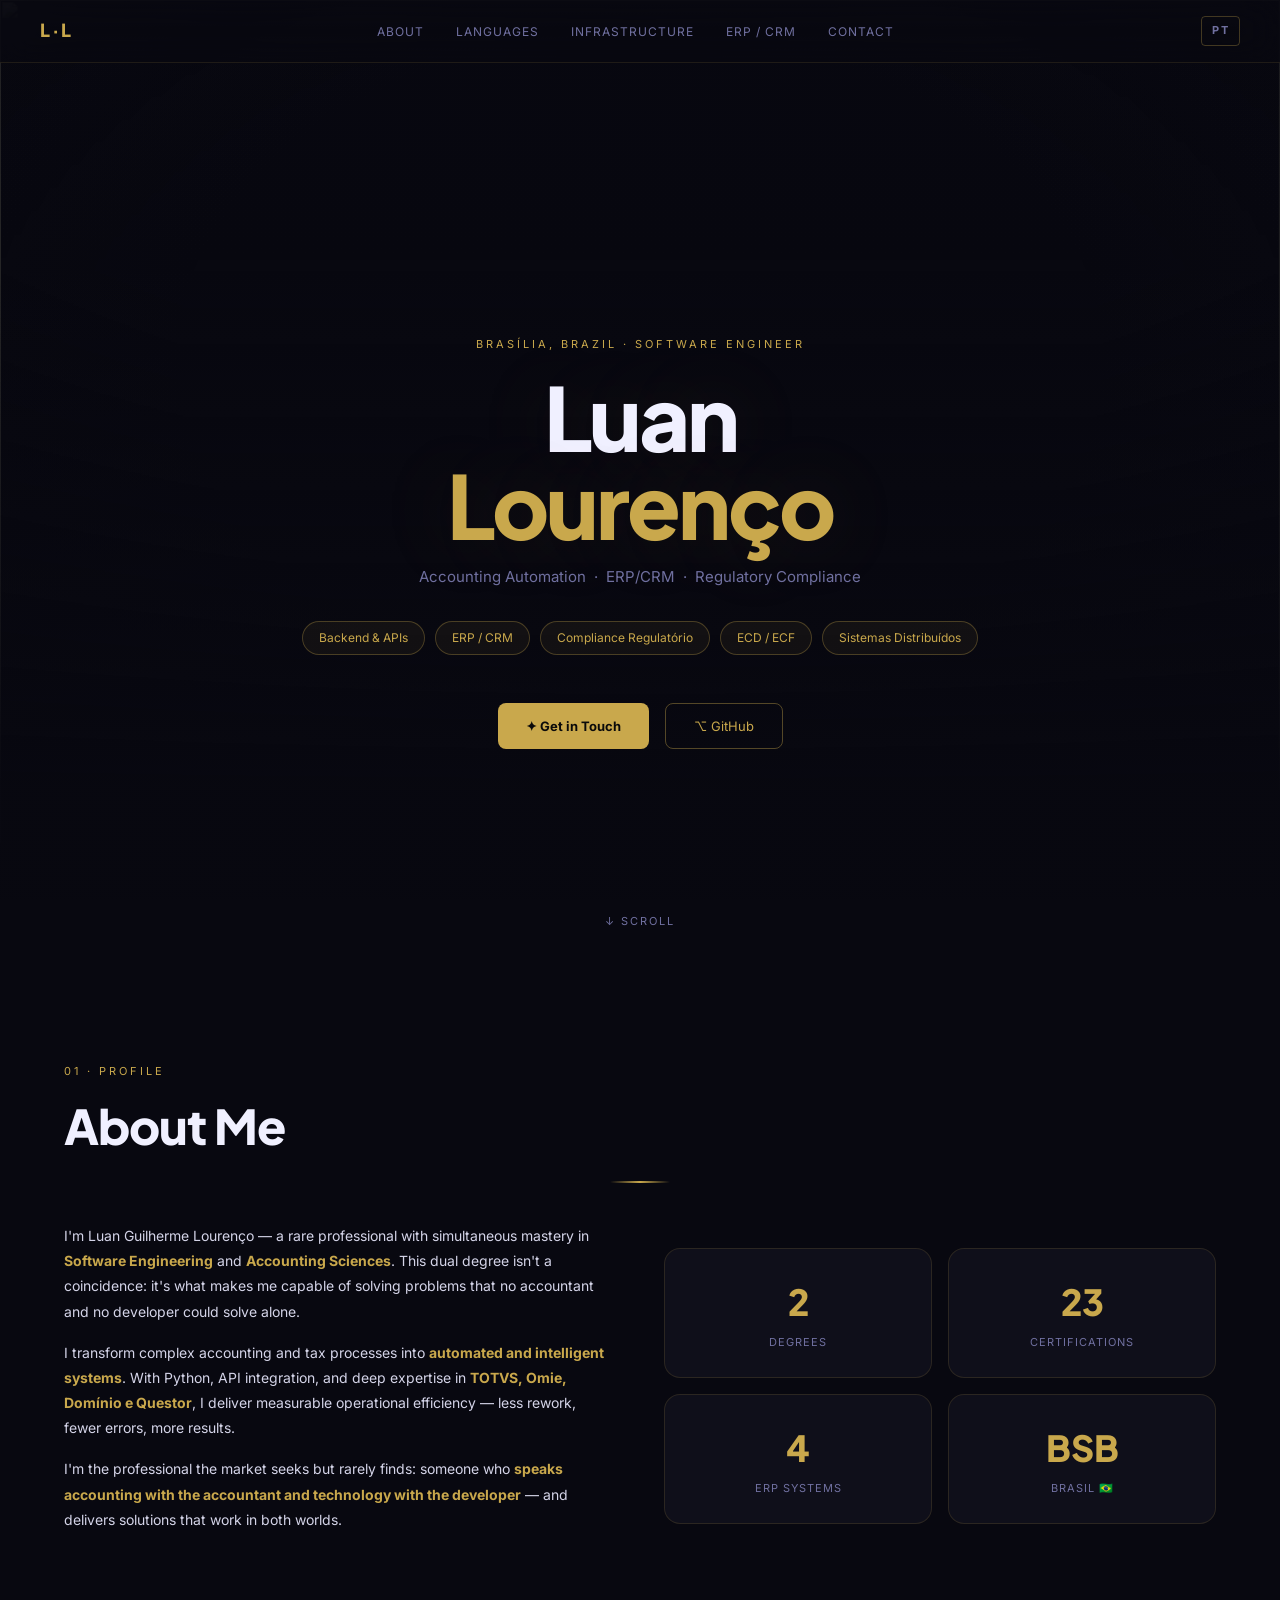
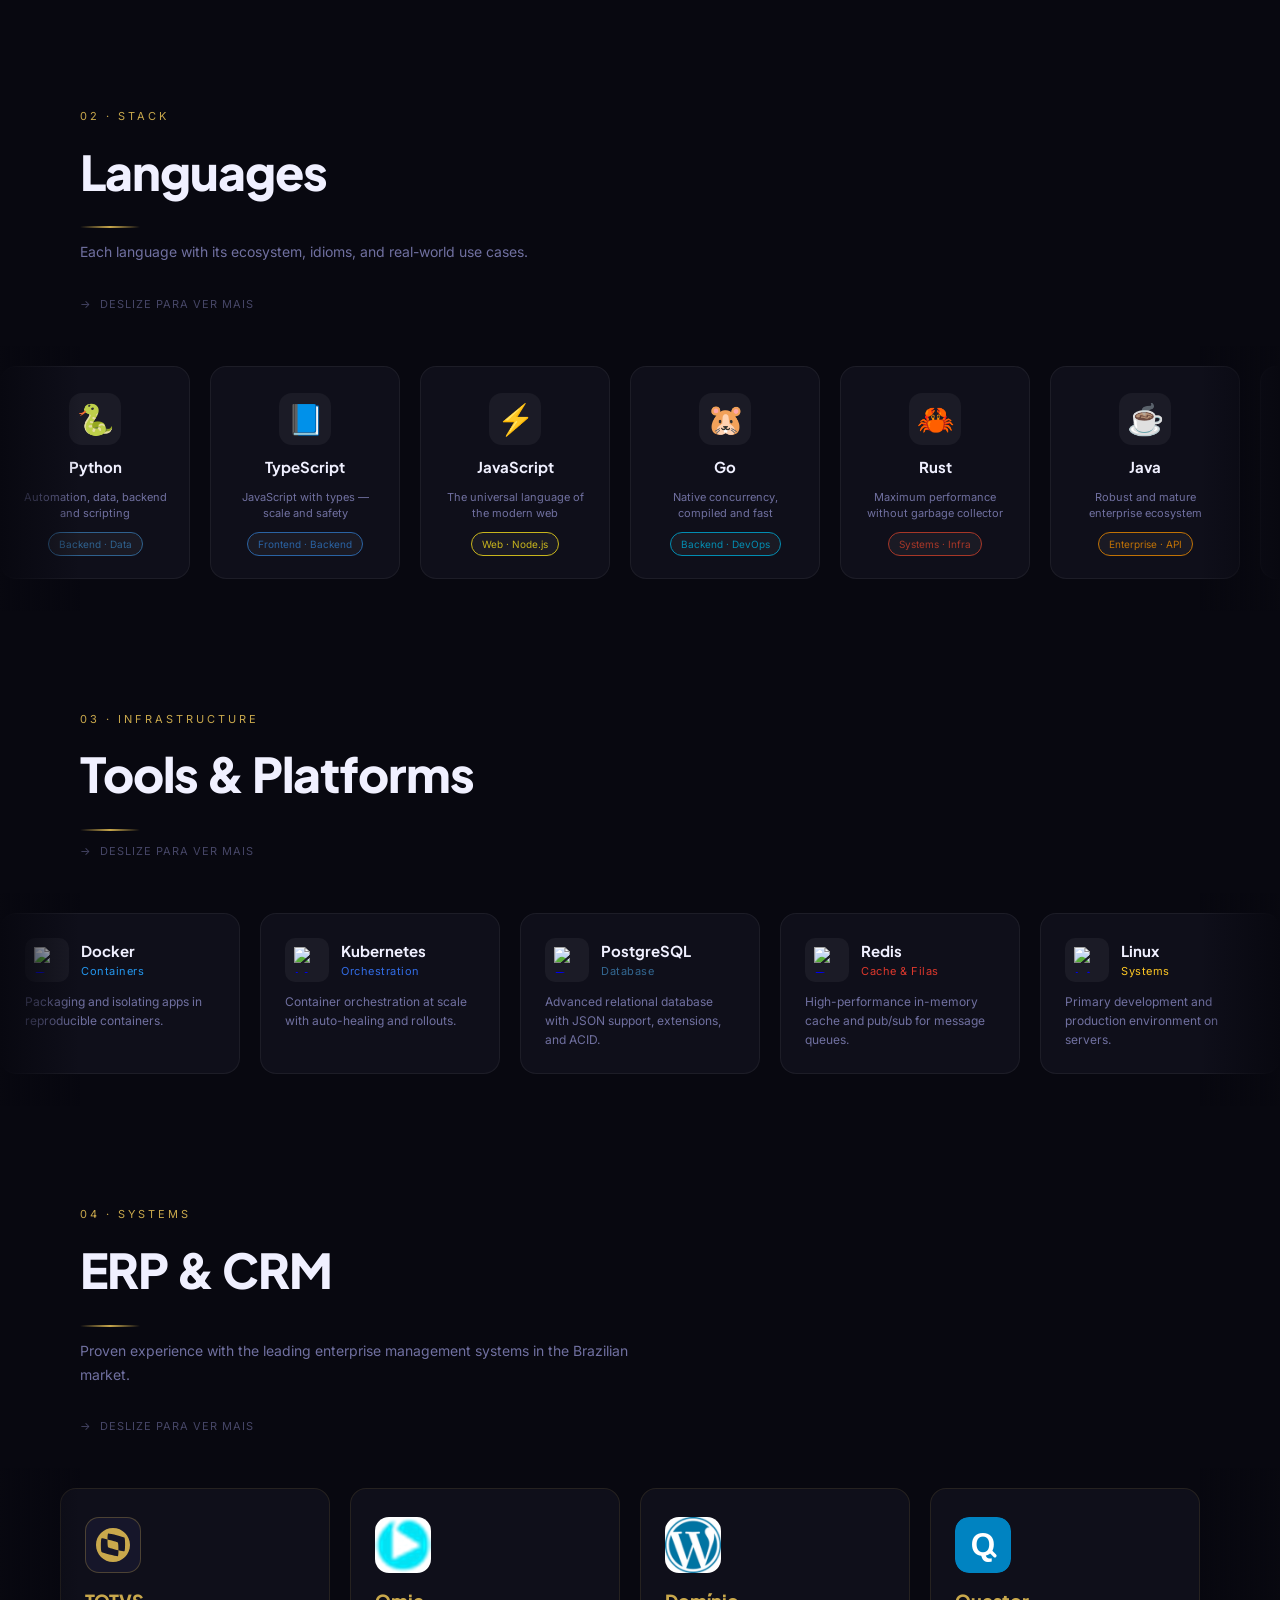
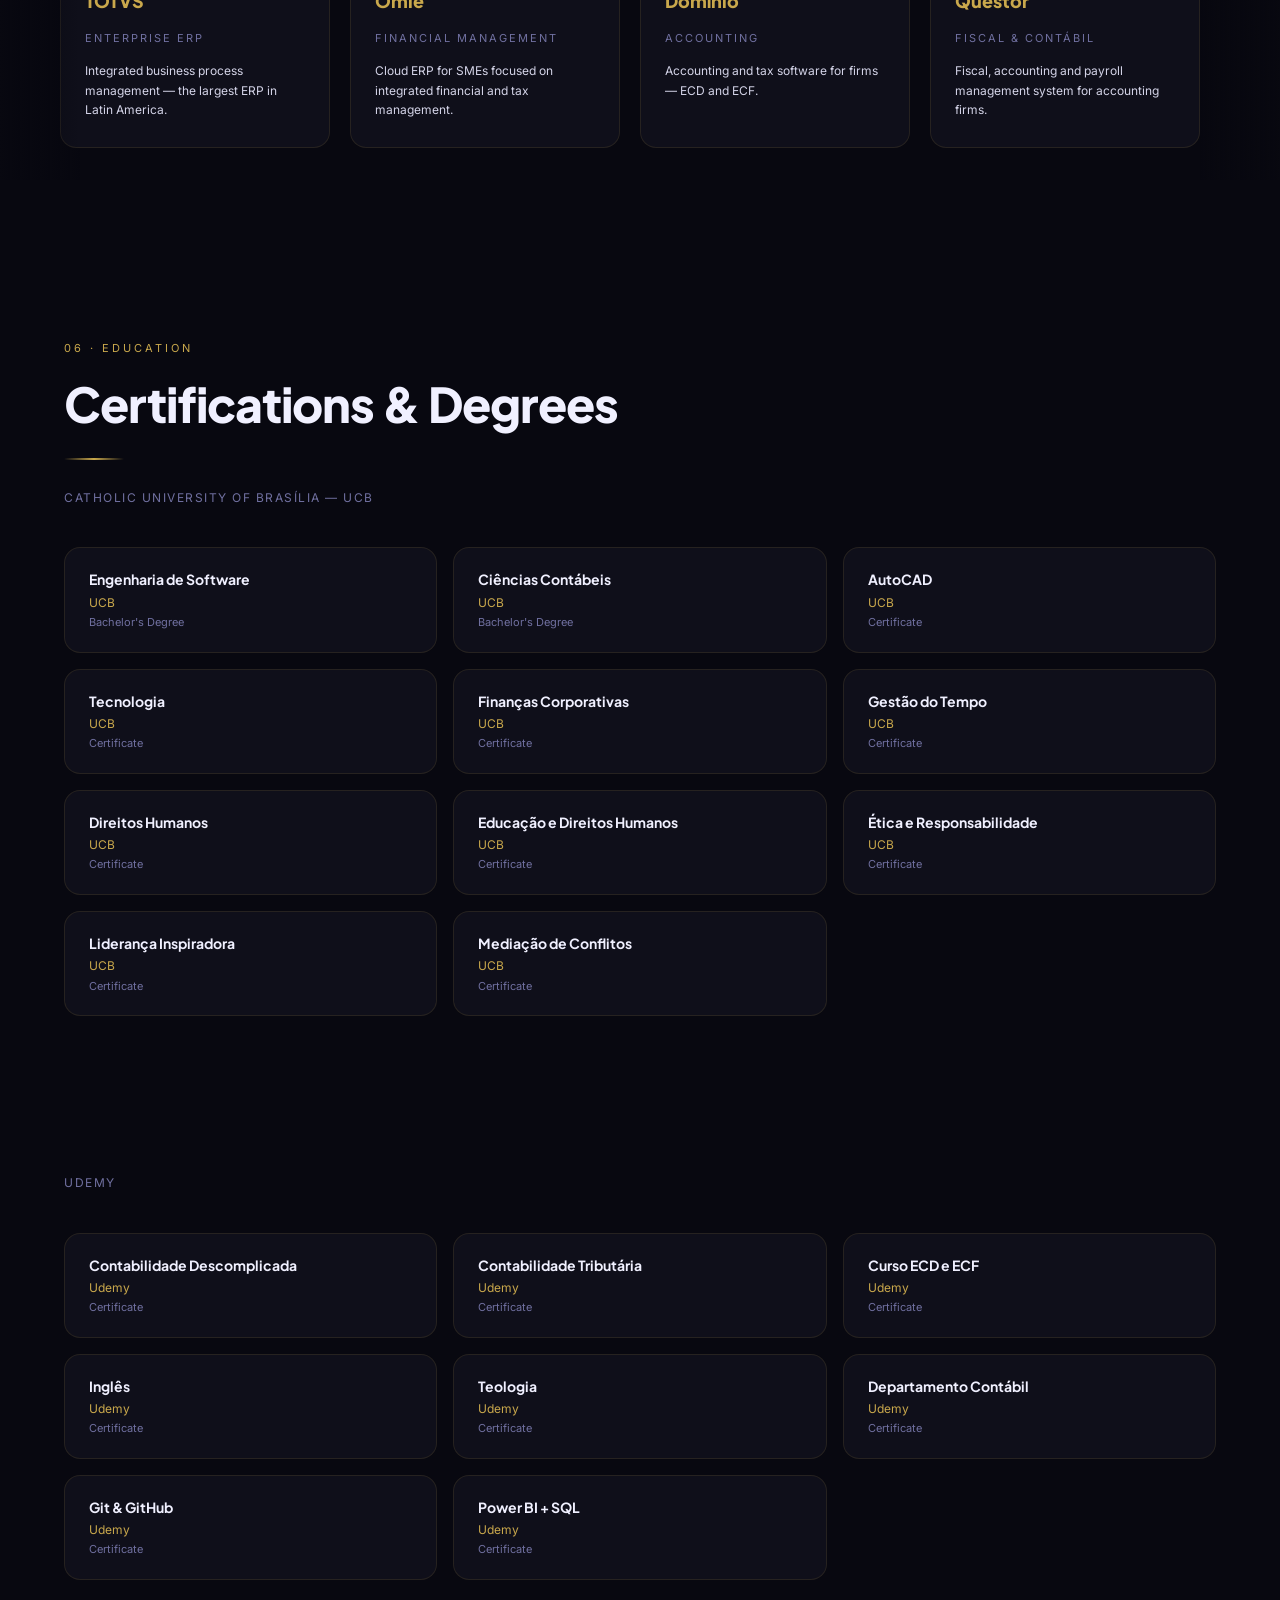
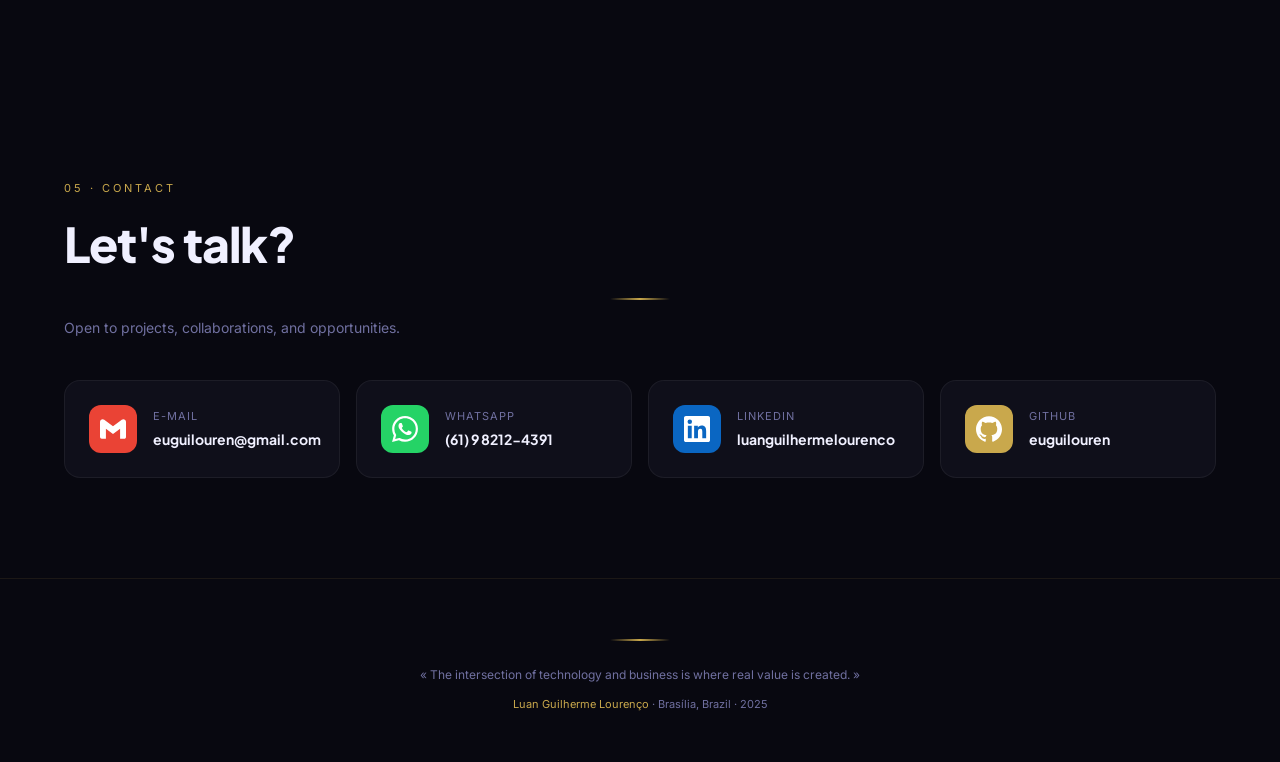
==== commit e904d7af: "feat: versão EN atualizada sem experiência" ====
--- a/en.html
+++ b/en.html
@@ -6,7 +6,7 @@
 <title>Luan Guilherme Lourenço — Software Engineer & Accountant</title>
 
 <!-- SEO -->
-<meta name="description" content="Professional with dual degree in Software Engineering and Accounting Sciences. Specialist in accounting automation, ERP/CRM (TOTVS, Omie, Domínio, Questor) and regulatory compliance. Brasília, Brazil.">
+<meta name="description" content="Professional with dual degree in Software Engineering and Accounting Sciences. Specialist in accounting automation, ERP/CRM and regulatory compliance. Brasília, Brazil.">
 <meta name="keywords" content="Luan Lourenço, Engenharia de Software, Ciências Contábeis, ERP, TOTVS, Omie, Domínio, Questor, automação contábil, ECD, ECF, compliance, Brasília">
 <meta name="author" content="Luan Guilherme Lourenço">
 <meta name="robots" content="index, follow">
@@ -14,7 +14,7 @@
 <!-- Open Graph (WhatsApp, LinkedIn, Facebook) -->
 <meta property="og:type" content="website">
 <meta property="og:title" content="Luan Guilherme Lourenço — Software Engineer & Accountant">
-<meta property="og:description" content="Specialist in accounting automation, ERP/CRM, and regulatory compliance. Dual degree in Software Engineering and Accounting Sciences.">
+<meta property="og:description" content="Especialista em automação contábil, ERP/CRM e compliance regulatório. Dupla formação em Engenharia de Software e Ciências Contábeis.">
 <meta property="og:url" content="https://euguilouren.github.io/euguilouren">
 <meta property="og:image" content="https://raw.githubusercontent.com/euguilouren/euguilouren/main/assets/photo.jpg">
 <meta property="og:locale" content="pt_BR">
@@ -22,7 +22,7 @@
 <!-- Twitter Card -->
 <meta name="twitter:card" content="summary">
 <meta name="twitter:title" content="Luan Guilherme Lourenço">
-<meta name="twitter:description" content="Software Engineer & Accountant — Automação contábil, ERP/CRM, Brasília.">
+<meta name="twitter:description" content="Engenheiro de Software & Contador — Automação contábil, ERP/CRM, Brasília.">
 
 <!-- Favicon -->
 <link rel="icon" type="image/png" href="[data-uri]">
@@ -534,7 +534,7 @@
   <a href="#languages" onclick="closeMobile()">Languages</a>
   <a href="#infrastructure" onclick="closeMobile()">Infraestrutura</a>
   <a href="#erp" onclick="closeMobile()">ERP / CRM</a>
-  <a href="#experience" onclick="closeMobile()">Experiência</a>
+  <a href="#experiencia" onclick="closeMobile()">Experiência</a>
   <a href="#contact" onclick="closeMobile()">Contato</a>
   <a href="#" class="mobile-menu-gold" onclick="closeMobile()">✕ close</a>
 </div>
@@ -542,13 +542,13 @@
 <div id="hero">
   <div class="hero-tag">Brasília, Brazil · Software Engineer</div>
   <h1 class="hero-name">Luan<br><span>Lourenço</span></h1>
-  <p class="hero-subtitle">Software Engineering &nbsp;·&nbsp; Accounting Sciences &nbsp;·&nbsp; Distributed Systems</p>
+  <p class="hero-subtitle">Accounting Automation &nbsp;·&nbsp; ERP/CRM &nbsp;·&nbsp; Regulatory Compliance</p>
   <div class="hero-badges">
     <span class="hero-badge">Backend & APIs</span>
     <span class="hero-badge">ERP / CRM</span>
-    <span class="hero-badge">Regulatory Compliance</span>
+    <span class="hero-badge">Compliance Regulatório</span>
     <span class="hero-badge">ECD / ECF</span>
-    <span class="hero-badge">Distributed Systems</span>
+    <span class="hero-badge">Sistemas Distribuídos</span>
   </div>
   <div class="hero-cta">
     <a href="#contato" class="btn btn-primary">✦ Get in Touch</a>
@@ -563,9 +563,9 @@
   <div class="gold-line"></div>
   <div class="about-grid" style="margin-top:40px">
     <div class="about-text">
-      <p>I'm Luan Guilherme Lourenço, a professional with a dual degree in <strong>Software Engineering</strong> and <strong>Accounting Sciences</strong> — a combination that lets me see what most people miss: the exact point where technology solves a real accounting problem.</p>
-      <p>My greatest strength lies in <strong>automating accounting and tax routines</strong>. I turn manual, error-prone processes into automated workflows — using Python, API integration, and deep expertise in Brazil's leading <strong>ERP/CRM</strong> systems: TOTVS, Omie, Domínio and Questor.</p>
-      <p>Based in <strong>Brasília, DF</strong>, I work at the intersection of accounting and technology — translating regulatory requirements into working solutions and ensuring <strong>compliance</strong> (ECD/ECF) without sacrificing efficiency.</p>
+      <p>I'm Luan Guilherme Lourenço — a rare professional with simultaneous mastery in <strong>Software Engineering</strong> and <strong>Accounting Sciences</strong>. This dual degree isn't a coincidence: it's what makes me capable of solving problems that no accountant and no developer could solve alone.</p>
+      <p>I transform complex accounting and tax processes into <strong>automated and intelligent systems</strong>. With Python, API integration, and deep expertise in <strong>TOTVS, Omie, Domínio e Questor</strong>, I deliver measurable operational efficiency — less rework, fewer errors, more results.</p>
+      <p>I'm the professional the market seeks but rarely finds: someone who <strong>speaks accounting with the accountant and technology with the developer</strong> — and delivers solutions that work in both worlds.</p>
     </div>
     <div class="about-stats">
       <div class="about-stat"><span class="about-stat-val">2</span><span class="about-stat-label">Degrees</span></div>
@@ -582,7 +582,7 @@
     <h2 class="section-title">Languages</h2>
     <div class="gold-line" style="margin:12px 0"></div>
     <p class="section-desc">Each language with its ecosystem, idioms, and real-world use cases.</p>
-    <div class="scroll-hint"><span class="scroll-hint-arrow">→</span> swipe for more</div>
+    <div class="scroll-hint"><span class="scroll-hint-arrow">→</span> deslize para ver mais</div>
   </div>
   <div class="card-track-wrap"><div class="card-track">
     <a href="https://www.python.org" target="_blank" class="lang-card" style="--card-color:#3776AB;--card-glow:rgba(55,118,171,0.25)"><div class="lang-icon"><img src="https://cdn.simpleicons.org/python/3776AB" alt="Python" onerror="this.parentNode.innerHTML='🐍'"></div><div class="lang-name">Python</div><div class="lang-desc">Automation, data, backend and scripting</div><span class="lang-tag">Backend · Data</span></a>
@@ -602,10 +602,10 @@
     <span class="section-tag">03 · Infrastructure</span>
     <h2 class="section-title">Tools & Platforms</h2>
     <div class="gold-line" style="margin:12px 0"></div>
-    <div class="scroll-hint"><span class="scroll-hint-arrow">→</span> swipe for more</div>
+    <div class="scroll-hint"><span class="scroll-hint-arrow">→</span> deslize para ver mais</div>
   </div>
   <div class="card-track-wrap"><div class="card-track">
-    <a href="https://www.docker.com" target="_blank" class="infra-card" style="--card-color:#2496ED"><div class="infra-top"><div class="infra-icon"><img src="https://cdn.simpleicons.org/docker/2496ED" alt="Docker"></div><div><div class="infra-name">Docker</div><div class="infra-role">Containers</div></div></div><div class="infra-desc">Packaging and isolating applications in reproducible containers.</div></a>
+    <a href="https://www.docker.com" target="_blank" class="infra-card" style="--card-color:#2496ED"><div class="infra-top"><div class="infra-icon"><img src="https://cdn.simpleicons.org/docker/2496ED" alt="Docker"></div><div><div class="infra-name">Docker</div><div class="infra-role">Containers</div></div></div><div class="infra-desc">Packaging and isolating apps in reproducible containers.</div></a>
     <a href="https://kubernetes.io" target="_blank" class="infra-card" style="--card-color:#326CE5"><div class="infra-top"><div class="infra-icon"><img src="https://cdn.simpleicons.org/kubernetes/326CE5" alt="Kubernetes"></div><div><div class="infra-name">Kubernetes</div><div class="infra-role">Orchestration</div></div></div><div class="infra-desc">Container orchestration at scale with auto-healing and rollouts.</div></a>
     <a href="https://www.postgresql.org" target="_blank" class="infra-card" style="--card-color:#336791"><div class="infra-top"><div class="infra-icon"><img src="https://cdn.simpleicons.org/postgresql/336791" alt="PostgreSQL"></div><div><div class="infra-name">PostgreSQL</div><div class="infra-role">Database</div></div></div><div class="infra-desc">Advanced relational database with JSON support, extensions, and ACID.</div></a>
     <a href="https://redis.io" target="_blank" class="infra-card" style="--card-color:#DC382D"><div class="infra-top"><div class="infra-icon"><img src="https://cdn.simpleicons.org/redis/DC382D" alt="Redis"></div><div><div class="infra-name">Redis</div><div class="infra-role">Cache & Filas</div></div></div><div class="infra-desc">High-performance in-memory cache and pub/sub for message queues.</div></a>
@@ -620,7 +620,7 @@
     <h2 class="section-title">ERP & CRM</h2>
     <div class="gold-line" style="margin:12px 0"></div>
     <p class="section-desc">Proven experience with the leading enterprise management systems in the Brazilian market.</p>
-    <div class="scroll-hint"><span class="scroll-hint-arrow">→</span> swipe for more</div>
+    <div class="scroll-hint"><span class="scroll-hint-arrow">→</span> deslize para ver mais</div>
   </div>
   <div class="card-track-wrap"><div class="card-track">
     <a href="https://www.totvs.com" target="_blank" class="erp-card"><div class="erp-logo-svg"><svg fill="#C9A84C" viewBox="0 0 24 24" xmlns="http://www.w3.org/2000/svg"><path d="M12 0C5.385 0 0 5.339 0 12c0 6.614 5.385 12 12 12 6.614 0 12-5.386 12-12S18.614 0 12 0ZM8.648 3.813c1.275-.068 10.697 2.302 11.43 2.943.614.85.614 9.118 0 9.685-.284.095-2.127-.283-4.205-.755 0 2.031-.143 3.966-.426 4.203-.756.236-10.772-2.267-11.527-2.928-.615-.85-.615-9.119 0-9.686.283-.094 2.079.284 4.205.756 0-2.031.142-3.969.425-4.205a.448.448 0 0 1 .098-.013Zm-.523 4.265c-.048 2.362.095 4.961.425 5.434.426.378 4.158 1.418 7.276 2.174.047-2.41-.095-5.008-.426-5.481-.425-.378-4.157-1.418-7.275-2.127Z"/></svg></div><div class="erp-name">TOTVS</div><div class="erp-type">Enterprise ERP</div><div class="erp-desc">Integrated business process management — the largest ERP in Latin America.</div></a>
@@ -631,44 +631,10 @@
 </div>
 
 
-<!-- EXPERIENCE -->
-<section id="experience">
-  <span class="section-tag reveal-left">06 · Career</span>
-  <h2 class="section-title reveal-left">Professional Experience</h2>
-  <div class="gold-line" style="margin:12px 0 0"></div>
-  <div class="timeline">
-
-    <div class="timeline-item">
-      <div class="tl-period">2022 — Present</div>
-      <div class="tl-role">Systems & Process Analyst</div>
-      <div class="tl-company">Current Company · Brasília, DF</div>
-      <ul class="tl-tasks">
-        <li>Management and optimization of ERP systems (TOTVS, Omie, Domínio, Questor)</li>
-        <li>Automation of accounting and tax routines using Python and API integration</li>
-        <li>Delivery of regulatory compliance: ECD, ECF and ancillary obligations</li>
-      </ul>
-    </div>
-
-    <div class="timeline-item">
-      <div class="tl-period">2019 — 2022</div>
-      <div class="tl-role">Accounting & Tax Analyst</div>
-      <div class="tl-company">Accounting Firm · Brasília, DF</div>
-      <ul class="tl-tasks">
-        <li>Digital accounting records (ECD/ECF) for SME client portfolio</li>
-        <li>Implementation and configuration of ERP systems for new clients</li>
-        <li>Controllership, financial analysis, and management reports</li>
-      </ul>
-    </div>
-
-  </div>
-  <p style="font-size:12px;color:var(--muted);margin-top:24px;font-style:italic">
-    ✏️ Sample data — send your real experience to update
-  </p>
-</section>
 
 <!-- CERTIFICATIONS -->
 <section id="certifications">
-  <span class="section-tag reveal-left">07 · Education</span>
+  <span class="section-tag reveal-left">06 · Education</span>
   <h2 class="section-title reveal-left">Certifications & Degrees</h2>
   <div class="gold-line" style="margin:12px 0 28px"></div>
 
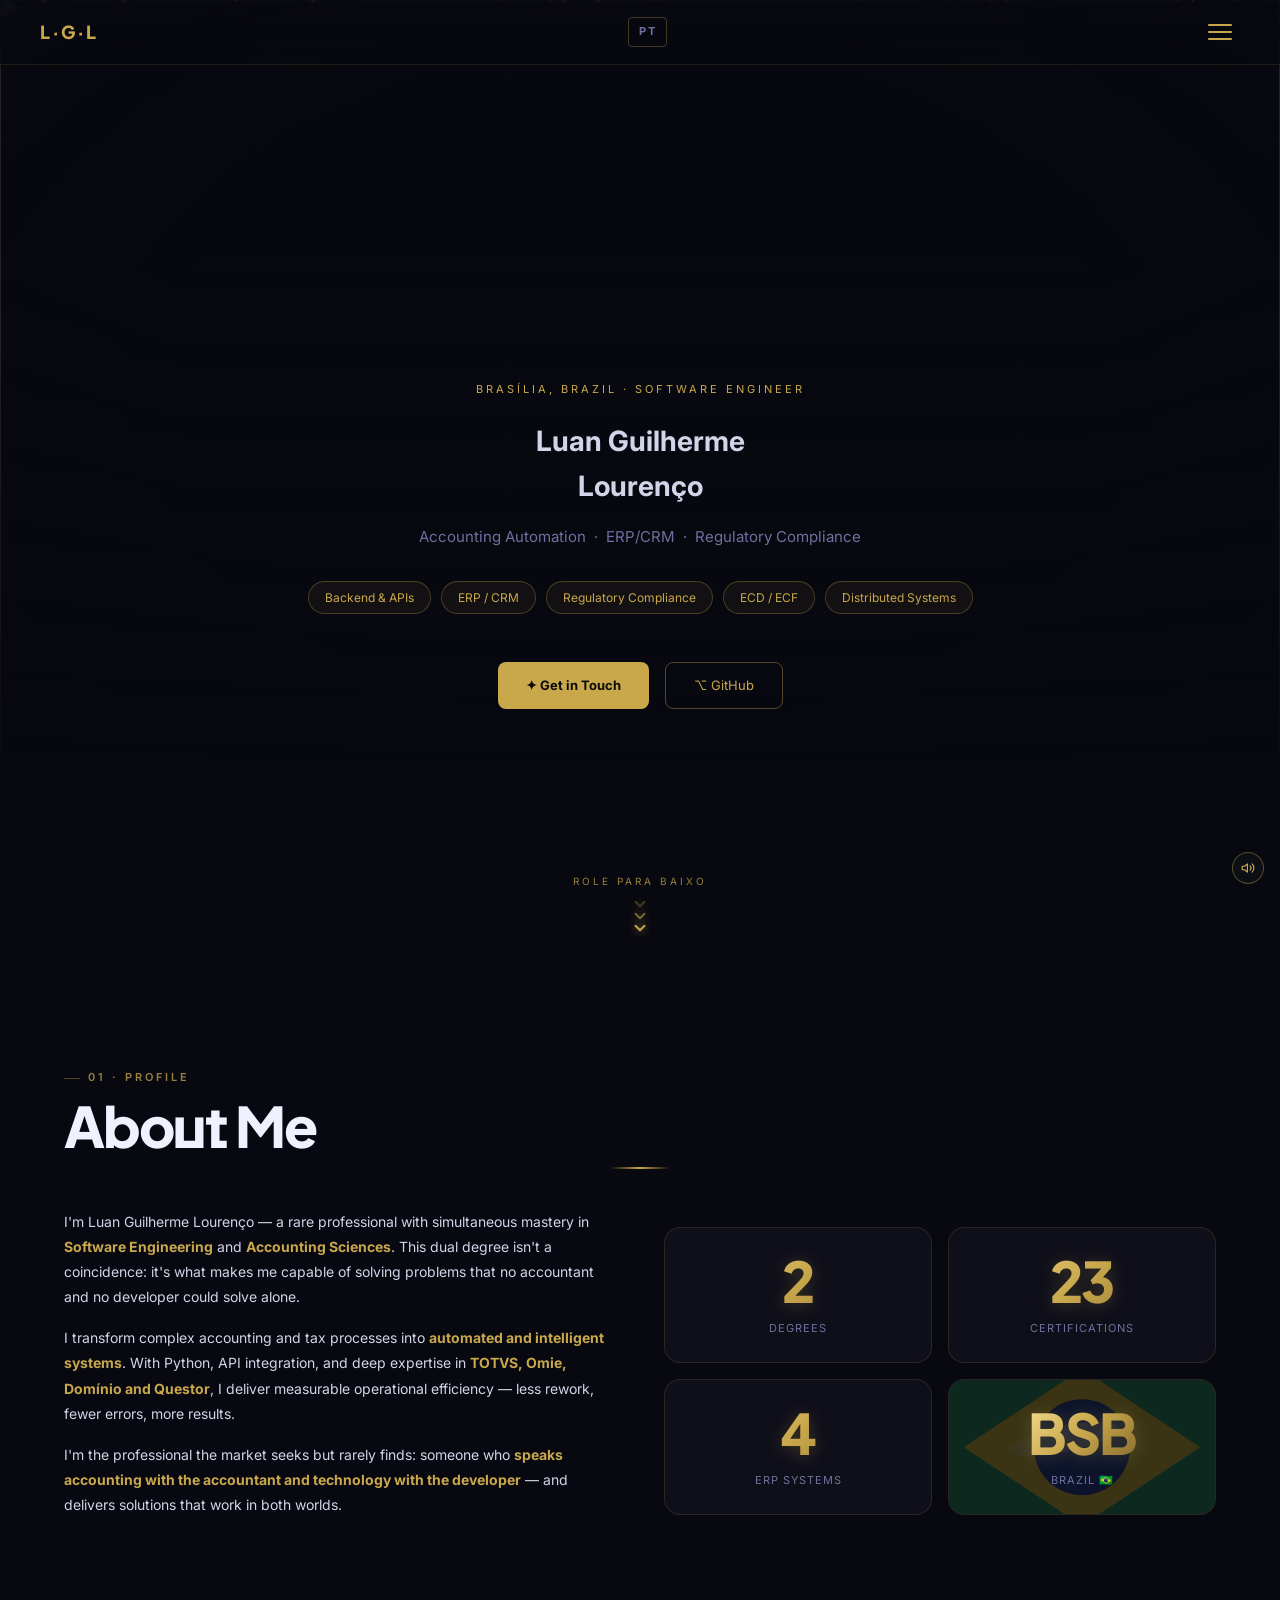
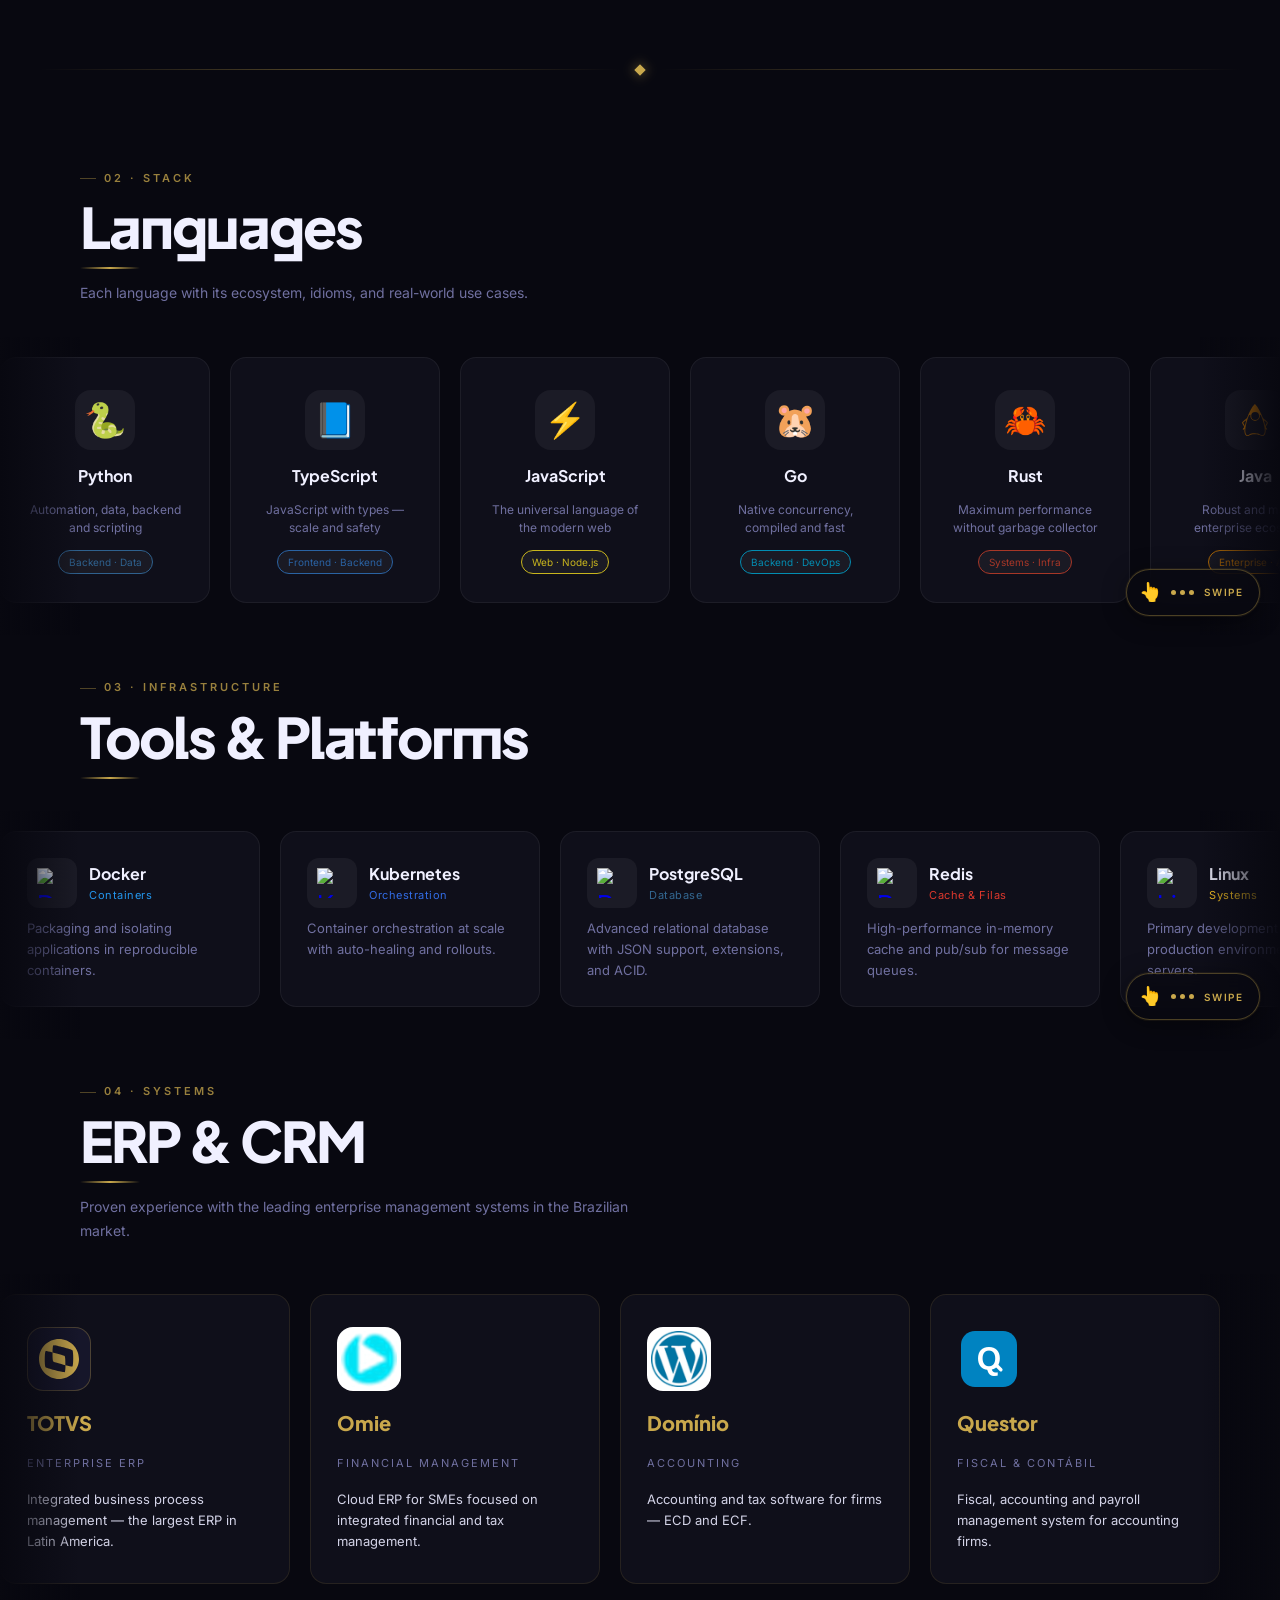
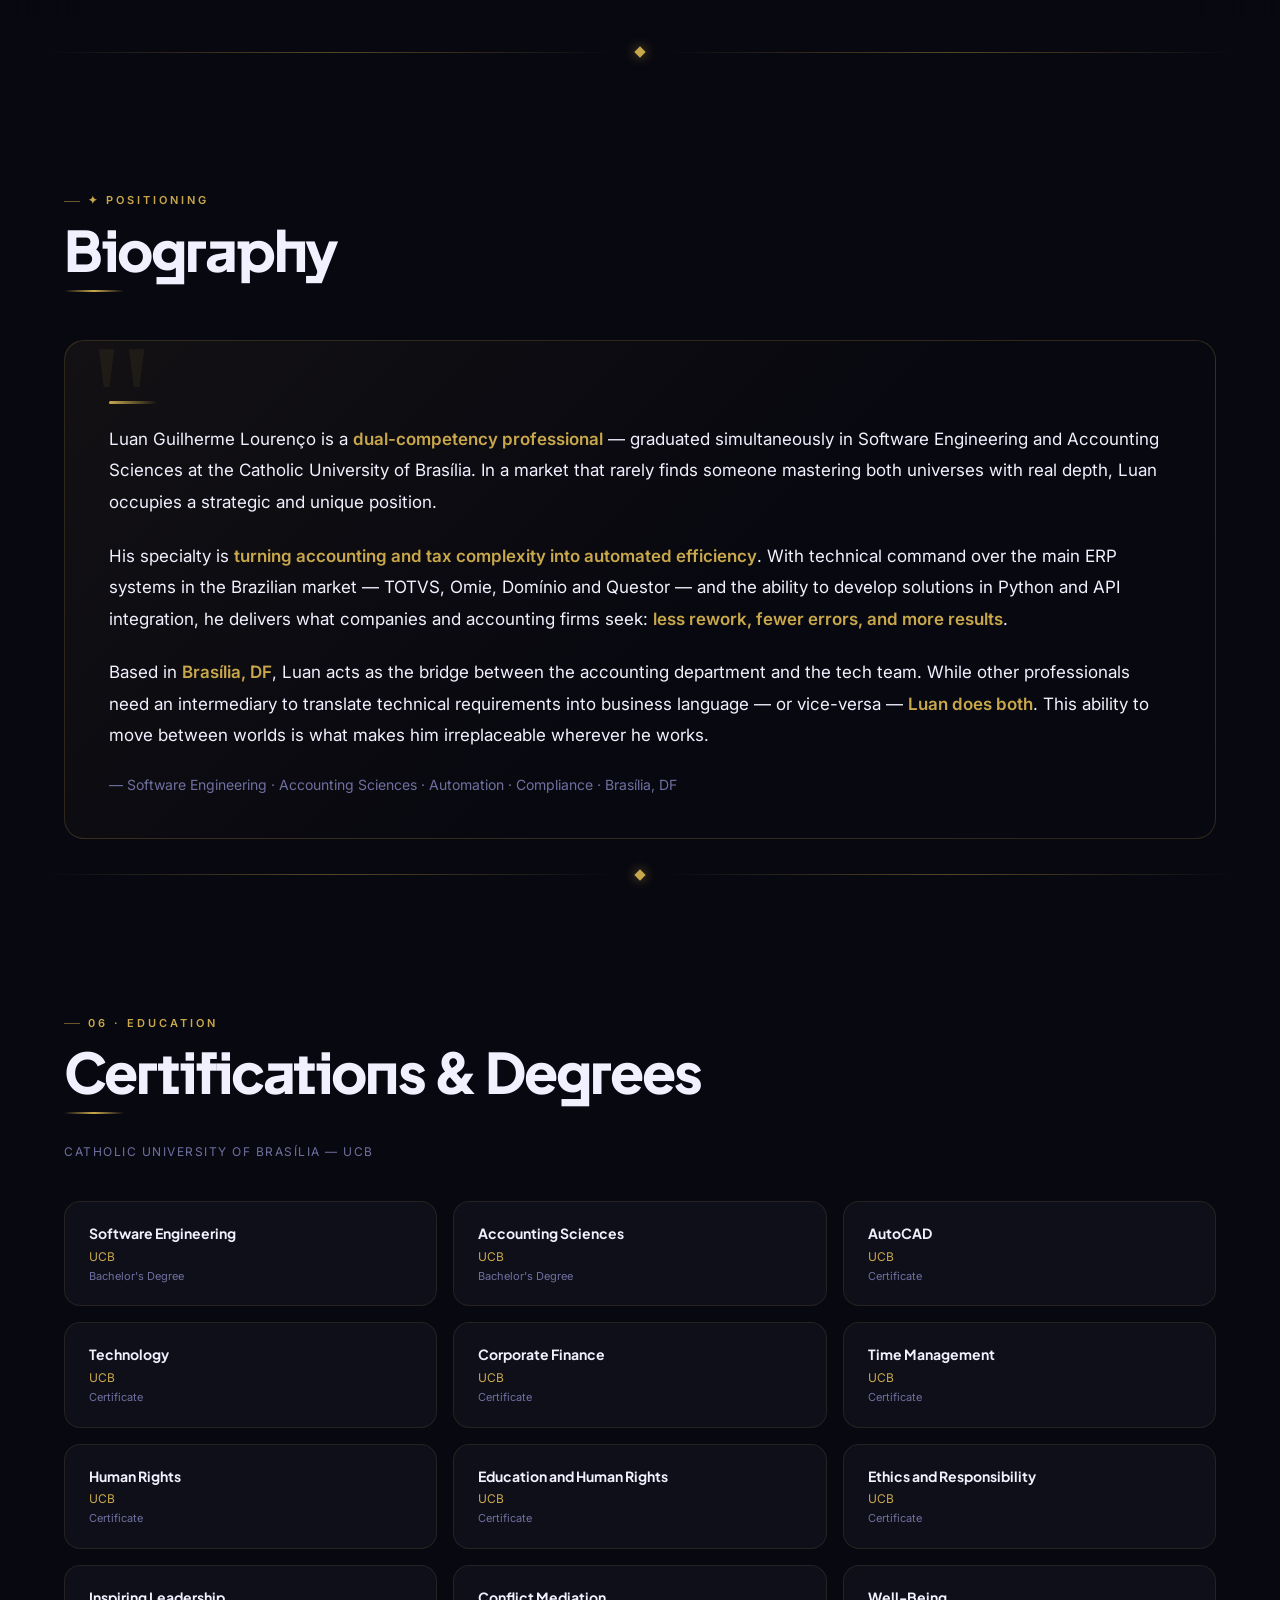
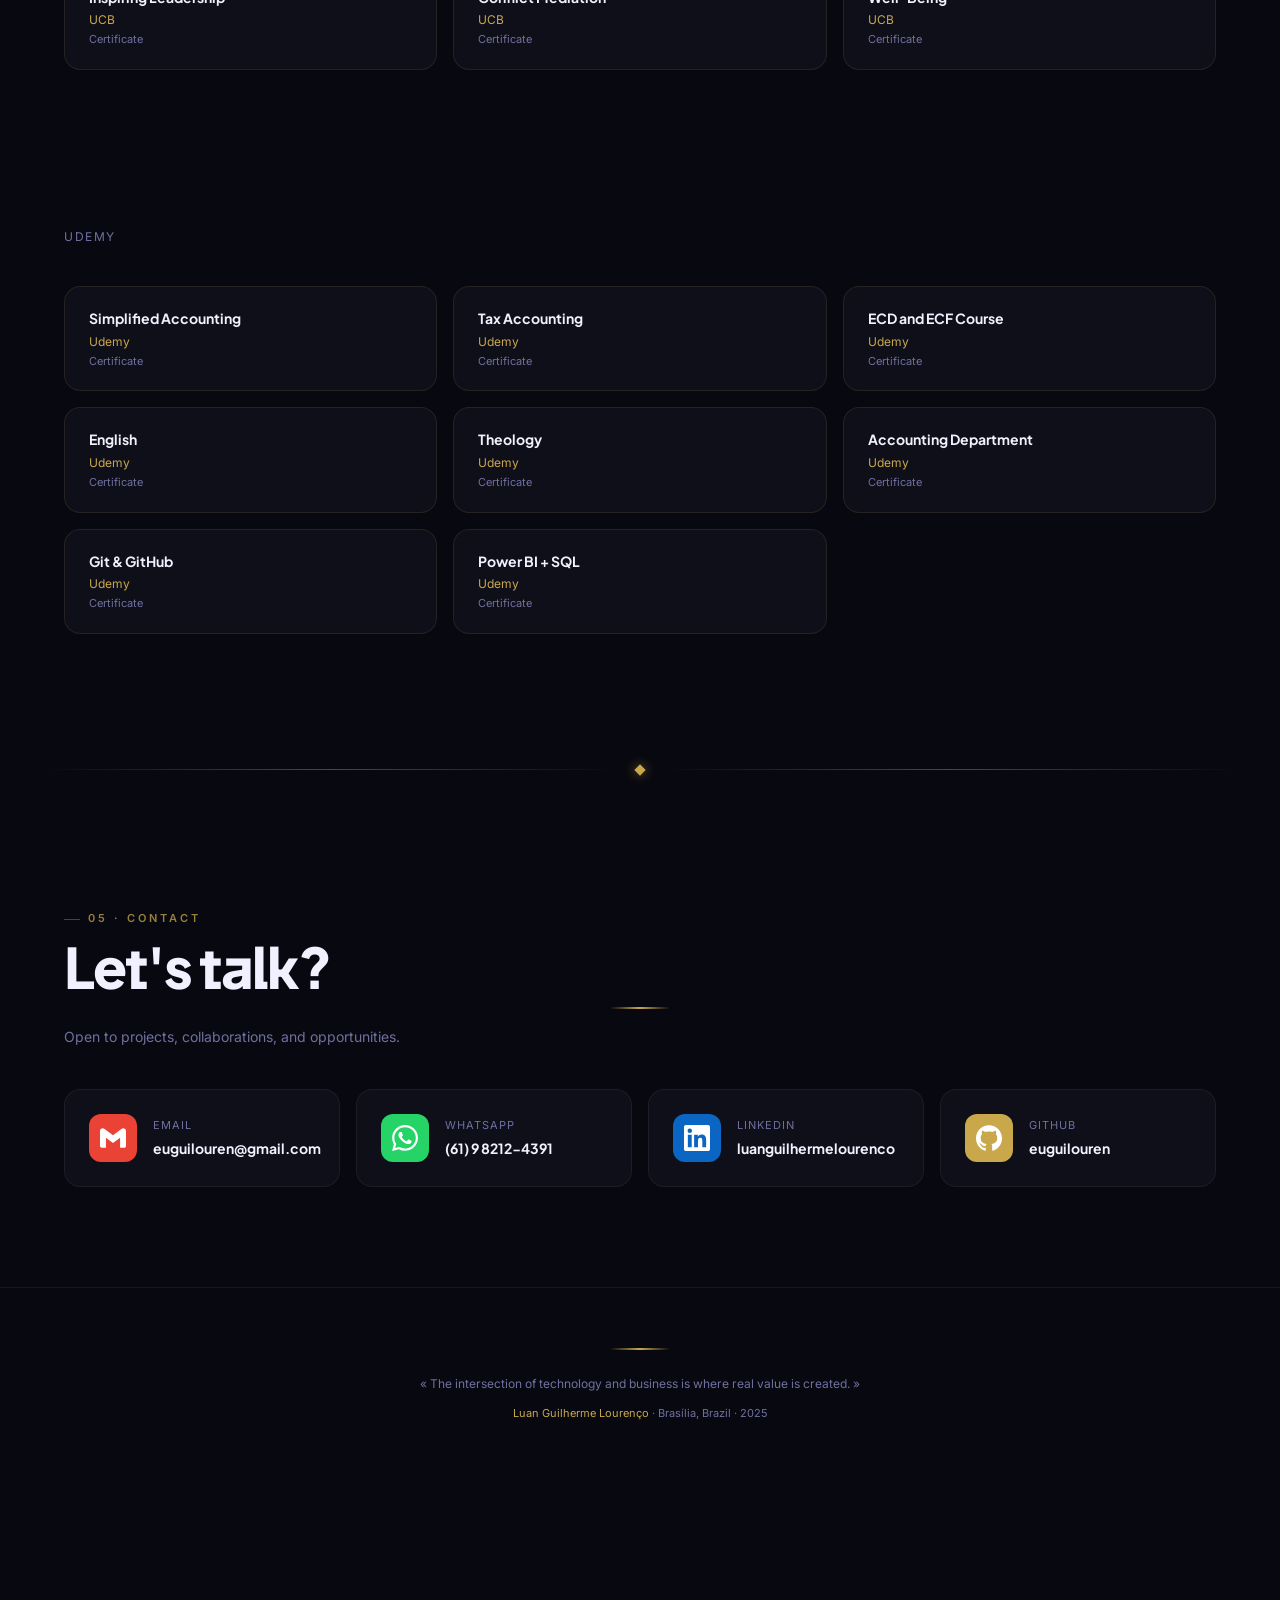
==== commit 5fd014b6: "feat: música instrumental real (Dark Walk) substitui beats sintéticos" ====
--- a/en.html
+++ b/en.html
@@ -6,7 +6,7 @@
 <title>Luan Guilherme Lourenço — Software Engineer & Accountant</title>
 
 <!-- SEO -->
-<meta name="description" content="Professional with dual degree in Software Engineering and Accounting Sciences. Specialist in accounting automation, ERP/CRM and regulatory compliance. Brasília, Brazil.">
+<meta name="description" content="Professional with a dual degree in Software Engineering and Accounting Sciences. Specialist in accounting automation, ERP/CRM (TOTVS, Omie, Domínio, Questor) and regulatory compliance. Brasília, Brazil.">
 <meta name="keywords" content="Luan Lourenço, Engenharia de Software, Ciências Contábeis, ERP, TOTVS, Omie, Domínio, Questor, automação contábil, ECD, ECF, compliance, Brasília">
 <meta name="author" content="Luan Guilherme Lourenço">
 <meta name="robots" content="index, follow">
@@ -14,7 +14,7 @@
 <!-- Open Graph (WhatsApp, LinkedIn, Facebook) -->
 <meta property="og:type" content="website">
 <meta property="og:title" content="Luan Guilherme Lourenço — Software Engineer & Accountant">
-<meta property="og:description" content="Especialista em automação contábil, ERP/CRM e compliance regulatório. Dupla formação em Engenharia de Software e Ciências Contábeis.">
+<meta property="og:description" content="Specialist in accounting automation, ERP/CRM and regulatory compliance. Dual degree in Software Engineering and Accounting Sciences.">
 <meta property="og:url" content="https://euguilouren.github.io/euguilouren">
 <meta property="og:image" content="https://raw.githubusercontent.com/euguilouren/euguilouren/main/assets/photo.jpg">
 <meta property="og:locale" content="pt_BR">
@@ -22,10 +22,11 @@
 <!-- Twitter Card -->
 <meta name="twitter:card" content="summary">
 <meta name="twitter:title" content="Luan Guilherme Lourenço">
-<meta name="twitter:description" content="Engenheiro de Software & Contador — Automação contábil, ERP/CRM, Brasília.">
+<meta name="twitter:description" content="Software Engineer & Accountant — Automação contábil, ERP/CRM, Brasília.">
 
 <!-- Favicon -->
 <link rel="icon" type="image/png" href="[data-uri]">
+<link rel="canonical" href="https://euguilouren.github.io/euguilouren/en.html">
 <link rel="apple-touch-icon" href="[data-uri]">
 <link rel="preconnect" href="https://fonts.googleapis.com">
 <link rel="preconnect" href="https://fonts.gstatic.com" crossorigin>
@@ -68,8 +69,7 @@
     display: block;
     will-change: transform;
     /* Breathing: subtle scale + lift */
-    animation: breathe 5.5s ease-in-out infinite;
-    transform-origin: center 35%; /* pivot near eyes */
+    animation: breathe 7s ease-in-out infinite;
   }
 
   /* Dark vignette — does NOT fade photo, just softens edges + bottom */
@@ -91,9 +91,7 @@
 
   @keyframes breathe {
     0%   { transform: scale(1.000) translateY(0px);  filter: brightness(0.22) saturate(0.50); }
-    20%  { transform: scale(1.006) translateY(-2px); filter: brightness(0.23) saturate(0.51); }
-    45%  { transform: scale(1.014) translateY(-5px); filter: brightness(0.25) saturate(0.54); }
-    70%  { transform: scale(1.007) translateY(-3px); filter: brightness(0.23) saturate(0.52); }
+    45%  { transform: scale(1.004) translateY(-2px); filter: brightness(0.23) saturate(0.51); }
     100% { transform: scale(1.000) translateY(0px);  filter: brightness(0.22) saturate(0.50); }
   }
 
@@ -179,7 +177,7 @@
     padding: 120px 24px 60px;
   }
   .hero-tag { font-size: 11px; letter-spacing: 3px; text-transform: uppercase; color: var(--gold); margin-bottom: 20px; opacity: 0; animation: fadeUp .8s ease .2s forwards; }
-  .hero-name { font-family: 'Plus Jakarta Sans', sans-serif; font-size: clamp(44px,9vw,88px); font-weight: 800; color: var(--white); line-height: 1.0; letter-spacing: -3px; opacity: 0; animation: fadeUp .8s ease .4s forwards; text-shadow: 0 0 80px rgba(201,168,76,0.15); }
+   font-family: 'Plus Jakarta Sans', sans-serif; font-size: clamp(52px,10vw,112px); font-weight: 800; color: var(--white); line-height: 1.0; letter-spacing: -3px; opacity: 0; animation: fadeUp .8s ease .4s forwards; text-shadow: 0 0 80px rgba(201,168,76,0.15); }
   .hero-name span { color: var(--gold); }
   .hero-subtitle { font-size: clamp(13px,2vw,15px); color: var(--muted); margin-top: 16px; opacity: 0; animation: fadeUp .8s ease .6s forwards; }
   .hero-badges { display: flex; flex-wrap: wrap; gap: 10px; justify-content: center; margin-top: 32px; opacity: 0; animation: fadeUp .8s ease .8s forwards; }
@@ -195,8 +193,35 @@
   /* SECTIONS ══════════════════════════ */
   section { padding: 100px 24px; max-width: 1200px; margin: 0 auto; }
   .section-full { max-width: 100%; padding: 60px 0; }
-  .section-tag { font-size: 11px; letter-spacing: 3px; text-transform: uppercase; color: var(--gold); margin-bottom: 8px; display: block; }
-  .section-title { font-family: 'Plus Jakarta Sans', sans-serif; font-size: clamp(28px,5vw,48px); font-weight: 800; color: var(--white); margin-bottom: 16px; letter-spacing: -1px; }
+  .section-tag {
+    font-size: 11px;
+    font-weight: 600;
+    letter-spacing: 3px;
+    text-transform: uppercase;
+    color: var(--gold);
+    opacity: 0.75;
+    display: inline-block;
+    position: relative;
+    padding-left: 24px;
+  }
+  .section-tag::before {
+    content: '';
+    position: absolute;
+    left: 0; top: 50%;
+    width: 16px; height: 1px;
+    background: var(--gold);
+    opacity: 0.5;
+  }
+  .section-title {
+    font-family: 'Plus Jakarta Sans', sans-serif;
+    font-size: clamp(32px, 5vw, 56px);
+    font-weight: 800;
+    line-height: 1.02;
+    letter-spacing: -0.035em;
+    color: var(--white);
+    margin: 10px 0 0;
+    font-feature-settings: 'ss01', 'ss02';
+  }
   .section-desc { font-size: 14px; color: var(--muted); max-width: 600px; line-height: 1.7; margin-bottom: 32px; }
 
   /* ABOUT ══════════════════════════════ */
@@ -204,14 +229,35 @@
   .about-text p { font-size: 14px; line-height: 1.8; color: var(--text); margin-bottom: 16px; }
   .about-text strong { color: var(--gold); font-weight: 700; }
   .about-stats { display: grid; grid-template-columns: 1fr 1fr; gap: 16px; }
-  .about-stat { background: var(--surface); border: 1px solid rgba(201,168,76,0.15); border-radius: var(--radius); padding: 24px; text-align: center; transition: border-color .2s, transform .2s; }
+  .about-stat { background: var(--surface); border: 1px solid rgba(201,168,76,0.15); border-radius: var(--radius); padding: 24px; text-align: center; transition: border-color .2s, transform .2s; 
+    transition: transform .3s cubic-bezier(.34,1.56,.64,1), border-color .3s, box-shadow .3s;
+  }
+  .about-stat:hover {
+    transform: translateY(-4px);
+    border-color: rgba(201,168,76,0.5);
+    box-shadow: 0 12px 32px rgba(0,0,0,0.4), 0 0 0 1px rgba(201,168,76,0.2);
+  }
   .about-stat:hover { border-color: var(--gold); transform: translateY(-4px); }
-  .about-stat-val { font-family: 'Plus Jakarta Sans', sans-serif; font-size: 36px; font-weight: 800; color: var(--gold); display: block; }
+  .about-stat-val {
+    font-family: 'Plus Jakarta Sans', sans-serif;
+    font-size: 56px;
+    font-weight: 800;
+    line-height: 1;
+    letter-spacing: -0.03em;
+    background: linear-gradient(135deg, #F5DB8F 0%, #C9A84C 50%, #8A6E2F 100%);
+    -webkit-background-clip: text;
+    background-clip: text;
+    -webkit-text-fill-color: transparent;
+    color: transparent;
+    filter: drop-shadow(0 2px 8px rgba(201,168,76,0.25));
+    margin-bottom: 8px;
+    display: block;
+  }
   .about-stat-label { font-size: 11px; color: var(--muted); text-transform: uppercase; letter-spacing: 1px; margin-top: 4px; }
 
   /* CARD TRACKS ════════════════════════ */
   .scroll-section-header { max-width: 1200px; margin: 0 auto 32px; padding: 0 40px; }
-  .card-track-wrap { position: relative; overflow: hidden; }
+  .card-track-wrap { position: relative; overflow: hidden; position: relative; }
   .card-track-wrap::before, .card-track-wrap::after { content: ''; position: absolute; top: 0; bottom: 0; width: 80px; z-index: 2; pointer-events: none; }
   .card-track-wrap::before { left: 0; background: linear-gradient(90deg, var(--bg), transparent); }
   .card-track-wrap::after  { right: 0; background: linear-gradient(-90deg, var(--bg), transparent); }
@@ -269,13 +315,77 @@
   .reveal.visible { opacity:1; transform:translateY(0); }
 
   @media(max-width:768px) {
+    /* Nav */
     nav { padding:14px 20px; }
-    .nav-links { display:none; }
+    .nav-links { display:none !important; }
+    .hamburger { display: flex !important; }
+    
+
+    /* Layout */
     .about-grid { grid-template-columns:1fr; }
     .scroll-section-header { padding:0 20px; }
     section { padding:60px 20px; }
+
+    /* Eyes */
     .eye { width: 12vw; height: 3.5vw; }
     .eye-pair { gap: 8vw; top: 36%; }
+
+    /* Hero spacing */
+    #hero { padding-top: 80px; padding-bottom: 40px; }
+    .hero-cta { margin-top: 24px; gap: 10px; }
+    .hero-badges { margin-top: 20px; gap: 8px; }
+
+    /* About stats — 2x2 on mobile */
+    .about-stats { grid-template-columns: 1fr 1fr; gap: 10px; }
+    .about-stat { padding: 18px 12px; }
+    .about-stat-val {
+    font-family: 'Plus Jakarta Sans', sans-serif;
+    font-size: 56px;
+    font-weight: 800;
+    line-height: 1;
+    letter-spacing: -0.03em;
+    background: linear-gradient(135deg, #F5DB8F 0%, #C9A84C 50%, #8A6E2F 100%);
+    -webkit-background-clip: text;
+    background-clip: text;
+    -webkit-text-fill-color: transparent;
+    color: transparent;
+    filter: drop-shadow(0 2px 8px rgba(201,168,76,0.25));
+    margin-bottom: 8px;
+    display: block;
+  }
+
+    /* Certifications — ultra compact on mobile */
+    .cert-grid { grid-template-columns: 1fr 1fr; gap: 6px; margin-top: 18px; }
+    .cert-card { padding: 10px 12px; }
+    .cert-name { font-size: 11px; line-height: 1.25; }
+    .cert-issuer { font-size: 10px; margin-top: 2px; }
+    .cert-year { font-size: 9px; margin-top: 1px; }
+
+    /* Swipe pill — smaller */
+    .corner-swipe { bottom: 12px; right: 12px; padding: 5px 10px 5px 8px; }
+    .swipe-hand { font-size: 13px; }
+    .swipe-label { font-size: 9px; letter-spacing: 1px; }
+    .swipe-dot { width: 4px; height: 4px; }
+    .swipe-dots { gap: 3px; }
+
+
+    /* Certificações section padding reduced */
+    #certificacoes { padding: 40px 20px; }
+    #certificacoes h2 { font-size: 28px; }
+
+    /* Biography card */
+    .bio-section { padding: 28px 22px; }
+    .bio-text { font-size: 15px; line-height: 1.7; }
+
+    /* Track arrow hidden on mobile */
+    .track-arrow { display: none; }
+
+    /* Disable hover transforms on mobile */
+    .lang-card:hover, .infra-card:hover, .erp-card:hover,
+    .cert-card:hover, .contact-card:hover, .about-stat:hover {
+      transform: none !important;
+    }
+
   }
 
   /* ── HAMBURGER MOBILE MENU ── */
@@ -288,24 +398,11 @@
   }
   .btn-lang:hover { color: var(--gold); border-color: var(--gold); }
 
-  .hamburger {
-    display: none;
-    flex-direction: column;
-    gap: 5px;
-    cursor: pointer;
-    padding: 4px;
-    z-index: 200;
-  }
-  .hamburger span {
-    display: block;
-    width: 24px; height: 2px;
-    background: var(--gold);
-    border-radius: 2px;
-    transition: all .3s ease;
-  }
-  .hamburger.open span:nth-child(1) { transform: translateY(7px) rotate(45deg); }
-  .hamburger.open span:nth-child(2) { opacity: 0; }
-  .hamburger.open span:nth-child(3) { transform: translateY(-7px) rotate(-45deg); }
+  
+  
+  
+  
+  
 
   .mobile-menu {
     display: none;
@@ -342,8 +439,6 @@
     to { opacity: 1; transform: translateY(0); }
   }
 
-  @media(max-width:768px) {
-  
   .btn-lang {
     font-family: var(--font); font-size: 11px; font-weight: 700;
     letter-spacing: 1.5px; color: var(--muted); text-decoration: none;
@@ -352,7 +447,7 @@
   }
   .btn-lang:hover { color: var(--gold); border-color: var(--gold); }
 
-  .hamburger { display: flex; }
+  
     .nav-links { display: none !important; }
   }
 
@@ -491,14 +586,439 @@
   .proj-meta { display: flex; gap: 14px; font-size: 11px; color: var(--muted); margin-top: 4px; }
   .lang-dot { width: 8px; height: 8px; border-radius: 50%; display: inline-block; margin-right: 4px; }
 
+
+  /* ── SCROLL INDICATORS ── */
+  .swipe-hint { display: none; } /* hidden — replaced by corner arrow */
+
+  /* ── SWIPE PILL INDICATOR ── */
+  .corner-swipe {
+    position: absolute;
+    bottom: 20px; right: 20px;
+    z-index: 10;
+    display: flex; align-items: center; gap: 10px;
+    background: rgba(8,8,16,0.75);
+    backdrop-filter: blur(12px);
+    border: 1px solid rgba(201,168,76,0.35);
+    border-radius: 100px;
+    padding: 8px 16px 8px 12px;
+    box-shadow: 0 4px 24px rgba(0,0,0,0.4), 0 0 0 1px rgba(201,168,76,0.1);
+  }
+
+  /* Animated hand icon */
+  .swipe-hand {
+    font-size: 18px;
+    display: block;
+    animation: handSlide 1.6s ease-in-out infinite;
+    transform-origin: center;
+  }
+  @keyframes handSlide {
+    0%   { transform: translateX(0)   rotate(0deg);  opacity: 0.6; }
+    30%  { transform: translateX(6px) rotate(-8deg); opacity: 1;   }
+    60%  { transform: translateX(0)   rotate(0deg);  opacity: 0.8; }
+    100% { transform: translateX(0)   rotate(0deg);  opacity: 0.6; }
+  }
+
+  /* Sliding dots */
+  .swipe-dots {
+    display: flex; gap: 4px; align-items: center;
+  }
+  .swipe-dot {
+    width: 5px; height: 5px; border-radius: 50%;
+    background: var(--gold);
+    animation: dotFade 1.6s ease-in-out infinite;
+  }
+  .swipe-dot:nth-child(1) { animation-delay: 0s; }
+  .swipe-dot:nth-child(2) { animation-delay: .2s; }
+  .swipe-dot:nth-child(3) { animation-delay: .4s; }
+  @keyframes dotFade {
+    0%,100% { opacity: 0.2; transform: scale(0.7); }
+    50%      { opacity: 1;   transform: scale(1.2); }
+  }
+
+  .swipe-label {
+    font-size: 10px; font-weight: 600; letter-spacing: 1.5px;
+    text-transform: uppercase; color: var(--gold);
+    font-family: var(--font);
+  }
+
+  /* Vertical scroll arrow at bottom of hero */
+  
+  .chevron-stack {
+    display: flex; flex-direction: column; align-items: center;
+    gap: -4px;
+  }
+  .chevron-stack svg {
+    width: 28px; height: 18px;
+    color: var(--gold);
+    filter: drop-shadow(0 0 4px rgba(201,168,76,0.8));
+    margin-top: -6px;
+  }
+  .chevron-stack svg:nth-child(1) { animation: chevDown 1.5s ease-in-out infinite 0s;   opacity: 0.3; }
+  .chevron-stack svg:nth-child(2) { animation: chevDown 1.5s ease-in-out infinite .2s;  opacity: 0.6; }
+  .chevron-stack svg:nth-child(3) { animation: chevDown 1.5s ease-in-out infinite .4s;  opacity: 1.0; }
+  @keyframes chevDown {
+    0%,100% { transform: translateY(-3px); opacity: 0.2; }
+    50%      { transform: translateY(4px);  opacity: 1; filter: drop-shadow(0 0 8px rgba(201,168,76,1)); }
+  }
+  .scroll-down-arrow {
+    position: absolute; bottom: 28px; left: 50%;
+    transform: translateX(-50%);
+    display: flex; flex-direction: column; align-items: center; gap: 4px;
+    color: var(--gold); font-size: 11px; letter-spacing: 2px; text-transform: uppercase;
+    animation: bounceDown 1.8s ease-in-out infinite;
+    cursor: pointer;
+  }
+  .scroll-down-arrow svg { opacity: 0.8; }
+  @keyframes bounceDown {
+    0%,100% { transform: translateX(-50%) translateY(0); opacity: 0.6; }
+    50%      { transform: translateX(-50%) translateY(8px); opacity: 1; }
+  }
+
+  /* Side arrows on card tracks */
+  .track-container {
+    position: relative;
+  }
+  .track-arrow {
+    position: absolute; top: 50%; z-index: 5;
+    transform: translateY(-50%);
+    width: 36px; height: 36px; border-radius: 50%;
+    background: rgba(201,168,76,0.15);
+    border: 1px solid rgba(201,168,76,0.4);
+    display: flex; align-items: center; justify-content: center;
+    cursor: pointer; color: var(--gold);
+    transition: background .2s, transform .2s;
+    pointer-events: all;
+  }
+  .track-arrow:hover { background: rgba(201,168,76,0.3); transform: translateY(-50%) scale(1.1); }
+  .track-arrow.left  { left: 12px; }
+  .track-arrow.right { right: 12px; }
+  .track-arrow svg { width: 16px; height: 16px; }
+
+  /* ── BIGGER CARDS ── */
+  .lang-card   { flex: 0 0 210px; padding: 32px 22px 28px; gap: 13px; }
+  .lang-icon   { width: 60px; height: 60px; border-radius: 16px; font-size: 34px; }
+  .lang-icon img { width: 36px; height: 36px; }
+  .lang-name   { font-size: 16px; }
+  .lang-desc   { font-size: 12px; }
+
+  .infra-card  { flex: 0 0 260px; padding: 26px; }
+  .infra-icon  { width: 50px; height: 50px; border-radius: 12px; font-size: 26px; }
+  .infra-icon img { width: 30px; height: 30px; }
+  .infra-name  { font-size: 16px; }
+  .infra-desc  { font-size: 13px; }
+
+  .erp-card    { flex: 0 0 290px; padding: 32px 26px; gap: 16px; }
+  .erp-logo-wrap { width: 64px; height: 64px; border-radius: 16px; }
+  .erp-logo-wrap img { width: 52px; height: 52px; }
+  .erp-logo-svg  { width: 64px; height: 64px; border-radius: 16px; }
+  .erp-logo-svg svg { width: 40px; height: 40px; }
+  .erp-name    { font-size: 20px; }
+  .erp-desc    { font-size: 13px; }
+
+  /* ── IMPACT BIOGRAPHY ── */
+  .bio-section {
+    background: linear-gradient(135deg, rgba(201,168,76,0.06) 0%, transparent 60%);
+    border: 1px solid rgba(201,168,76,0.2);
+    border-radius: 20px;
+    padding: 40px 44px;
+    margin-top: 48px;
+    position: relative;
+    overflow: hidden;
+  }
+  .bio-section::before {
+    content: '"';
+    position: absolute; top: -20px; left: 24px;
+    font-size: 160px; color: var(--gold); opacity: 0.07;
+    font-family: Georgia, serif; line-height: 1;
+    pointer-events: none;
+  }
+  .bio-text {
+    font-size: 17px; line-height: 1.85;
+    color: var(--white); font-weight: 400;
+    position: relative; z-index: 1;
+  }
+  .bio-text strong { color: var(--gold); font-weight: 600; }
+  .bio-text em { color: var(--muted); font-style: normal; font-size: 14px; display: block; margin-top: 20px; }
+  .bio-divider {
+    width: 48px; height: 3px; border-radius: 2px;
+    background: linear-gradient(90deg, var(--gold), transparent);
+    margin: 20px 0;
+  }
+
+  
+
+
+  .scroll-down-arrow .arrow-chevrons { display:flex;flex-direction:column;align-items:center;gap:3px; }
+  .scroll-down-arrow .chevron { width:18px;height:10px;border-right:2px solid var(--gold);border-bottom:2px solid var(--gold);transform:rotate(45deg); }
+  .scroll-down-arrow .chevron:nth-child(1){animation:chevFade 1.5s ease-in-out infinite 0s;}
+  .scroll-down-arrow .chevron:nth-child(2){animation:chevFade 1.5s ease-in-out infinite .25s;}
+  .scroll-down-arrow .chevron:nth-child(3){animation:chevFade 1.5s ease-in-out infinite .5s;}
+  @keyframes chevFade{0%,100%{opacity:.12}50%{opacity:1}}
+
+
+  /* ── LIGHT STREAKS (faróis de carro) ── */
+  #light-streaks {
+    position: fixed;
+    inset: 0;
+    z-index: 1;
+    pointer-events: none;
+    overflow: hidden;
+  }
+  .streak {
+    position: absolute;
+    height: 1px;
+    border-radius: 100%;
+    opacity: 0;
+  }
+  /* White streak (headlight) */
+  .streak-white {
+    background: linear-gradient(90deg, transparent 0%, rgba(255,255,255,0.7) 50%, transparent 100%);
+    box-shadow: 0 0 8px 2px rgba(255,255,255,0.3), 0 0 20px 4px rgba(255,255,255,0.15);
+  }
+  /* Gold streak (warm light) */
+  .streak-gold {
+    background: linear-gradient(90deg, transparent 0%, rgba(201,168,76,0.6) 50%, transparent 100%);
+    box-shadow: 0 0 8px 2px rgba(201,168,76,0.3), 0 0 20px 4px rgba(201,168,76,0.1);
+  }
+  /* Blue-white streak (cold headlight) */
+  .streak-blue {
+    background: linear-gradient(90deg, transparent 0%, rgba(180,220,255,0.5) 50%, transparent 100%);
+    box-shadow: 0 0 8px 2px rgba(180,220,255,0.2);
+  }
+
+  @keyframes streakPass {
+    0%   { transform: translateX(-100vw) skewX(-12deg); opacity: 0; }
+    5%   { opacity: 1; }
+    95%  { opacity: 1; }
+    100% { transform: translateX(200vw)  skewX(-12deg); opacity: 0; }
+  }
+  @keyframes streakPassRev {
+    0%   { transform: translateX(200vw)  skewX(12deg); opacity: 0; }
+    5%   { opacity: 1; }
+    95%  { opacity: 1; }
+    100% { transform: translateX(-100vw) skewX(12deg); opacity: 0; }
+  }
+  @keyframes grainShift {
+    0%   { transform: translate(0,0); }
+    25%  { transform: translate(-2px,1px); }
+    50%  { transform: translate(1px,-2px); }
+    75%  { transform: translate(-1px,2px); }
+    100% { transform: translate(2px,-1px); }
+  }
+
+
+  /* ── HAMBURGER ── */
+  .hamburger {
+    display: flex;
+    flex-direction: column;
+    gap: 5px;
+    cursor: pointer;
+    padding: 8px;
+    background: transparent !important;
+    border: none !important;
+    outline: none !important;
+    box-shadow: none !important;
+    z-index: 200;
+    -webkit-appearance: none;
+    appearance: none;
+  }
+  .hamburger span {
+    display: block;
+    width: 24px; height: 2px;
+    background: #C9A84C;
+    border-radius: 2px;
+    transition: all .3s ease;
+  }
+  .hamburger.open span:nth-child(1) { transform: translateY(7px) rotate(45deg); }
+  .hamburger.open span:nth-child(2) { opacity: 0; }
+  .hamburger.open span:nth-child(3) { transform: translateY(-7px) rotate(-45deg); }
+
+
+  /* ── REFINED CARD HOVERS ── */
+  .lang-card, .infra-card, .erp-card, .cert-card {
+    transition: transform .35s cubic-bezier(.34,1.56,.64,1),
+                border-color .25s ease,
+                box-shadow .35s ease,
+                background .25s ease;
+  }
+  .lang-card:hover, .infra-card:hover, .erp-card:hover {
+    transform: translateY(-6px) scale(1.02);
+    border-color: rgba(201,168,76,0.4);
+    box-shadow:
+      0 20px 40px rgba(0,0,0,0.4),
+      0 0 0 1px rgba(201,168,76,0.15),
+      0 0 40px rgba(201,168,76,0.08);
+  }
+  .cert-card:hover {
+    transform: translateY(-3px);
+    border-color: rgba(201,168,76,0.4);
+    background: rgba(201,168,76,0.04);
+    box-shadow: 0 8px 24px rgba(0,0,0,0.3);
+  }
+
+  /* Contact cards — polished hover */
+  .contact-card {
+    transition: transform .3s cubic-bezier(.34,1.56,.64,1),
+                border-color .25s, box-shadow .3s;
+  }
+  .contact-card:hover {
+    transform: translateY(-4px);
+    box-shadow: 0 12px 28px rgba(0,0,0,0.35),
+                0 0 0 2px var(--card-color, var(--gold));
+  }
+
+  /* Buttons — refined */
+  .btn-primary {
+    position: relative;
+    overflow: hidden;
+    transition: transform .25s, box-shadow .3s;
+  }
+  .btn-primary::after {
+    content: '';
+    position: absolute;
+    inset: 0;
+    background: linear-gradient(90deg, transparent, rgba(255,255,255,0.25), transparent);
+    transform: translateX(-100%);
+    transition: transform .6s;
+  }
+  .btn-primary:hover::after { transform: translateX(100%); }
+  .btn-primary:hover {
+    transform: translateY(-2px);
+    box-shadow: 0 12px 32px rgba(201,168,76,0.4);
+  }
+  .btn-outline {
+    transition: all .25s;
+  }
+  .btn-outline:hover {
+    background: rgba(201,168,76,0.1);
+    transform: translateY(-2px);
+  }
+
+
+  /* ── GOLDEN SECTION DIVIDERS ── */
+  .section-divider {
+    display: flex; align-items: center; justify-content: center;
+    gap: 16px; padding: 32px 0;
+    max-width: 1200px; margin: 0 auto;
+  }
+  .section-divider::before,
+  .section-divider::after {
+    content: '';
+    flex: 1; height: 1px;
+    background: linear-gradient(90deg, transparent, rgba(201,168,76,0.4), transparent);
+  }
+  .section-divider-diamond {
+    width: 8px; height: 8px;
+    background: var(--gold);
+    transform: rotate(45deg);
+    box-shadow: 0 0 12px rgba(201,168,76,0.6);
+    animation: diamondPulse 2.5s ease-in-out infinite;
+  }
+  @keyframes diamondPulse {
+    0%,100% { opacity: 0.6; transform: rotate(45deg) scale(1); }
+    50%      { opacity: 1;   transform: rotate(45deg) scale(1.3); }
+  }
+  @media(max-width:768px) {
+    .section-divider { padding: 20px 20px; gap: 12px; }
+    .section-divider-diamond { width: 6px; height: 6px; }
+  }
+
+  /* ── AMBIENT PARTICLES ── */
+  #ambient-particles {
+    position: fixed;
+    inset: 0;
+    z-index: 5;
+    pointer-events: none;
+    overflow: hidden;
+  }
+  .ambient-dot {
+    position: absolute;
+    width: 2px; height: 2px;
+    border-radius: 50%;
+    background: rgba(201,168,76,0.6);
+    box-shadow: 0 0 6px rgba(201,168,76,0.5);
+    animation-name: floatUp;
+    animation-timing-function: linear;
+    animation-iteration-count: infinite;
+  }
+  @keyframes floatUp {
+    0%   { transform: translateY(100vh) translateX(0); opacity: 0; }
+    10%  { opacity: 1; }
+    90%  { opacity: 1; }
+    100% { transform: translateY(-10vh) translateX(30px); opacity: 0; }
+  }
+
+
+  /* ── LOADING SCREEN ── */
+  #loader {
+    position: fixed;
+    inset: 0;
+    z-index: 9999;
+    background: var(--bg);
+    display: flex;
+    flex-direction: column;
+    align-items: center;
+    justify-content: center;
+    gap: 24px;
+    transition: opacity 0.8s ease, visibility 0.8s;
+  }
+  #loader.done {
+    opacity: 0;
+    visibility: hidden;
+    pointer-events: none;
+  }
+  .loader-logo {
+    font-family: 'Plus Jakarta Sans', sans-serif;
+    font-size: 44px;
+    font-weight: 800;
+    letter-spacing: 6px;
+    background: linear-gradient(135deg, #F5DB8F 0%, #C9A84C 50%, #8A6E2F 100%);
+    -webkit-background-clip: text;
+    background-clip: text;
+    -webkit-text-fill-color: transparent;
+    animation: logoReveal 1.2s ease;
+  }
+  .loader-line {
+    width: 80px; height: 2px;
+    background: rgba(201,168,76,0.2);
+    border-radius: 2px;
+    overflow: hidden;
+    position: relative;
+  }
+  .loader-line::after {
+    content: '';
+    position: absolute;
+    inset: 0;
+    background: linear-gradient(90deg, transparent, var(--gold), transparent);
+    animation: loaderSlide 1.2s ease-in-out infinite;
+  }
+  @keyframes logoReveal {
+    from { opacity: 0; transform: translateY(8px); letter-spacing: 14px; }
+    to   { opacity: 1; transform: translateY(0); letter-spacing: 6px; }
+  }
+  @keyframes loaderSlide {
+    0%   { transform: translateX(-100%); }
+    100% { transform: translateX(100%); }
+  }
+
 </style>
 </head>
 <body>
 
+<!-- LOADING SCREEN -->
+<div id="loader" role="status" aria-label="Loading site">
+  <div class="loader-logo">L · G · L</div>
+  <div class="loader-line"></div>
+</div>
+
 <!-- PHOTO — fixed, no fade, parallax only -->
 <div id="photo-layer">
-  <img id="photo-img" src="https://raw.githubusercontent.com/euguilouren/euguilouren/main/assets/photo.jpg" alt="">
+  <img id="photo-img" src="https://raw.githubusercontent.com/euguilouren/euguilouren/main/assets/photo.jpg" alt="" decoding="async" fetchpriority="high">
 </div>
+
+<!-- LIGHT STREAKS -->
+<div id="light-streaks"></div>
+
 
 <!-- EYE BLINK LAYER -->
 <div id="eyes-layer">
@@ -515,7 +1035,7 @@
 </div>
 
 <nav>
-  <div class="nav-logo">L · L</div>
+  <div class="nav-logo">L · G · L</div>
   <ul class="nav-links">
     <li><a href="#about">About</a></li>
     <li><a href="#languages">Languages</a></li>
@@ -524,10 +1044,12 @@
     <li><a href="#contact">Contact</a></li>
   </ul>
   <a href="index.html" class="btn-lang" title="Versão em Português">PT</a>
-  <button class="hamburger" id="hamburger" aria-label="Menu">
+  <button class="hamburger" id="hamburger" aria-label="Open navigation menu" aria-expanded="false">
     <span></span><span></span><span></span>
   </button>
 </nav>
+
+<div id="ambient-particles"></div>
 <!-- MOBILE MENU -->
 <div class="mobile-menu" id="mobile-menu">
   <a href="#about" onclick="closeMobile()">Sobre</a>
@@ -541,20 +1063,27 @@
 
 <div id="hero">
   <div class="hero-tag">Brasília, Brazil · Software Engineer</div>
-  <h1 class="hero-name">Luan<br><span>Lourenço</span></h1>
+  <h1 class="hero-name">Luan Guilherme<br><span>Lourenço</span></h1>
   <p class="hero-subtitle">Accounting Automation &nbsp;·&nbsp; ERP/CRM &nbsp;·&nbsp; Regulatory Compliance</p>
   <div class="hero-badges">
     <span class="hero-badge">Backend & APIs</span>
     <span class="hero-badge">ERP / CRM</span>
-    <span class="hero-badge">Compliance Regulatório</span>
+    <span class="hero-badge">Regulatory Compliance</span>
     <span class="hero-badge">ECD / ECF</span>
-    <span class="hero-badge">Sistemas Distribuídos</span>
+    <span class="hero-badge">Distributed Systems</span>
   </div>
   <div class="hero-cta">
     <a href="#contato" class="btn btn-primary">✦ Get in Touch</a>
-    <a href="https://github.com/euguilouren" target="_blank" class="btn btn-outline">⌥ GitHub</a>
+    <a href="https://github.com/euguilouren" target="_blank" rel="noopener noreferrer" class="btn btn-outline">⌥ GitHub</a>
   </div>
-  <div class="scroll-indicator">↓ scroll</div>
+  <div class="scroll-down-arrow" onclick="document.getElementById('sobre').scrollIntoView({behavior:'smooth'})">
+    <span style="font-size:10px;letter-spacing:3px;text-transform:uppercase;color:var(--gold);opacity:0.75;margin-bottom:8px;display:block">role para baixo</span>
+    <div class="chevron-stack">
+      <svg viewBox="0 0 24 24" fill="none" stroke="currentColor" stroke-width="2.5" stroke-linecap="round" stroke-linejoin="round"><polyline points="6 9 12 15 18 9"/></svg>
+      <svg viewBox="0 0 24 24" fill="none" stroke="currentColor" stroke-width="2.5" stroke-linecap="round" stroke-linejoin="round"><polyline points="6 9 12 15 18 9"/></svg>
+      <svg viewBox="0 0 24 24" fill="none" stroke="currentColor" stroke-width="2.5" stroke-linecap="round" stroke-linejoin="round"><polyline points="6 9 12 15 18 9"/></svg>
+    </div>
+  </div>
 </div>
 
 <section id="about" class="reveal">
@@ -564,36 +1093,71 @@
   <div class="about-grid" style="margin-top:40px">
     <div class="about-text">
       <p>I'm Luan Guilherme Lourenço — a rare professional with simultaneous mastery in <strong>Software Engineering</strong> and <strong>Accounting Sciences</strong>. This dual degree isn't a coincidence: it's what makes me capable of solving problems that no accountant and no developer could solve alone.</p>
-      <p>I transform complex accounting and tax processes into <strong>automated and intelligent systems</strong>. With Python, API integration, and deep expertise in <strong>TOTVS, Omie, Domínio e Questor</strong>, I deliver measurable operational efficiency — less rework, fewer errors, more results.</p>
+      <p>I transform complex accounting and tax processes into <strong>automated and intelligent systems</strong>. With Python, API integration, and deep expertise in <strong>TOTVS, Omie, Domínio and Questor</strong>, I deliver measurable operational efficiency — less rework, fewer errors, more results.</p>
       <p>I'm the professional the market seeks but rarely finds: someone who <strong>speaks accounting with the accountant and technology with the developer</strong> — and delivers solutions that work in both worlds.</p>
     </div>
     <div class="about-stats">
       <div class="about-stat"><span class="about-stat-val">2</span><span class="about-stat-label">Degrees</span></div>
       <div class="about-stat"><span class="about-stat-val">23</span><span class="about-stat-label">Certifications</span></div>
       <div class="about-stat"><span class="about-stat-val">4</span><span class="about-stat-label">ERP Systems</span></div>
-      <div class="about-stat"><span class="about-stat-val">BSB</span><span class="about-stat-label">Brasil 🇧🇷</span></div>
+      <div class="about-stat" style="position:relative;overflow:hidden;padding:0">
+      <svg viewBox="0 0 720 504" xmlns="http://www.w3.org/2000/svg"
+           style="position:absolute;inset:0;width:100%;height:100%;opacity:0.18;pointer-events:none;display:block"
+           preserveAspectRatio="xMidYMid slice">
+        <rect width="720" height="504" fill="#009c3b"/>
+        <polygon points="360,40 680,252 360,464 40,252" fill="#ffdf00"/>
+        <circle cx="360" cy="252" r="130" fill="#002776"/>
+        <ellipse cx="310" cy="230" rx="150" ry="35" fill="white" opacity="0.25" transform="rotate(-12 310 230)"/>
+      </svg>
+      <div style="position:relative;z-index:1;padding:24px;display:flex;flex-direction:column;align-items:center">
+        <span class="about-stat-val">BSB</span>
+        <span class="about-stat-label">Brazil 🇧🇷</span>
+      </div>
+    </div>
     </div>
   </div>
 </section>
 
+<div class="section-divider"><div class="section-divider-diamond"></div></div>
 <div id="languages" class="section-full">
   <div class="scroll-section-header reveal">
     <span class="section-tag">02 · Stack</span>
     <h2 class="section-title">Languages</h2>
     <div class="gold-line" style="margin:12px 0"></div>
     <p class="section-desc">Each language with its ecosystem, idioms, and real-world use cases.</p>
-    <div class="scroll-hint"><span class="scroll-hint-arrow">→</span> deslize para ver mais</div>
+
   </div>
-  <div class="card-track-wrap"><div class="card-track">
-    <a href="https://www.python.org" target="_blank" class="lang-card" style="--card-color:#3776AB;--card-glow:rgba(55,118,171,0.25)"><div class="lang-icon"><img src="https://cdn.simpleicons.org/python/3776AB" alt="Python" onerror="this.parentNode.innerHTML='🐍'"></div><div class="lang-name">Python</div><div class="lang-desc">Automation, data, backend and scripting</div><span class="lang-tag">Backend · Data</span></a>
-    <a href="https://www.typescriptlang.org" target="_blank" class="lang-card" style="--card-color:#3178C6;--card-glow:rgba(49,120,198,0.25)"><div class="lang-icon"><img src="https://cdn.simpleicons.org/typescript/3178C6" alt="TypeScript" onerror="this.parentNode.innerHTML='📘'"></div><div class="lang-name">TypeScript</div><div class="lang-desc">JavaScript with types — scale and safety</div><span class="lang-tag">Frontend · Backend</span></a>
-    <a href="https://developer.mozilla.org/pt-BR/docs/Web/JavaScript" target="_blank" class="lang-card" style="--card-color:#F7DF1E;--card-glow:rgba(247,223,30,0.2)"><div class="lang-icon"><img src="https://cdn.simpleicons.org/javascript/F7DF1E" alt="JavaScript" onerror="this.parentNode.innerHTML='⚡'"></div><div class="lang-name">JavaScript</div><div class="lang-desc">The universal language of the modern web</div><span class="lang-tag">Web · Node.js</span></a>
-    <a href="https://go.dev" target="_blank" class="lang-card" style="--card-color:#00ADD8;--card-glow:rgba(0,173,216,0.25)"><div class="lang-icon"><img src="https://cdn.simpleicons.org/go/00ADD8" alt="Go" onerror="this.parentNode.innerHTML='🐹'"></div><div class="lang-name">Go</div><div class="lang-desc">Native concurrency, compiled and fast</div><span class="lang-tag">Backend · DevOps</span></a>
-    <a href="https://www.rust-lang.org" target="_blank" class="lang-card" style="--card-color:#CE412B;--card-glow:rgba(206,65,43,0.25)"><div class="lang-icon"><img src="https://cdn.simpleicons.org/rust/CE412B" alt="Rust" onerror="this.parentNode.innerHTML='🦀'"></div><div class="lang-name">Rust</div><div class="lang-desc">Maximum performance without garbage collector</div><span class="lang-tag">Systems · Infra</span></a>
-    <a href="https://www.java.com/pt-BR" target="_blank" class="lang-card" style="--card-color:#ED8B00;--card-glow:rgba(237,139,0,0.25)"><div class="lang-icon"><img src="https://cdn.simpleicons.org/java/ED8B00" alt="Java" onerror="this.parentNode.innerHTML='☕'"></div><div class="lang-name">Java</div><div class="lang-desc">Robust and mature enterprise ecosystem</div><span class="lang-tag">Enterprise · API</span></a>
-    <a href="https://kotlinlang.org" target="_blank" class="lang-card" style="--card-color:#7F52FF;--card-glow:rgba(127,82,255,0.25)"><div class="lang-icon"><img src="https://cdn.simpleicons.org/kotlin/7F52FF" alt="Kotlin" onerror="this.parentNode.innerHTML='🎯'"></div><div class="lang-name">Kotlin</div><div class="lang-desc">Modern Java — Android and backend</div><span class="lang-tag">Android · Backend</span></a>
-    <a href="https://en.wikipedia.org/wiki/C_(programming_language)" target="_blank" class="lang-card" style="--card-color:#A8B9CC;--card-glow:rgba(168,185,204,0.2)"><div class="lang-icon"><img src="https://cdn.simpleicons.org/c/A8B9CC" alt="C" onerror="this.parentNode.innerHTML='🔧'"></div><div class="lang-name">C</div><div class="lang-desc">The language of operating systems</div><span class="lang-tag">Systems · Embedded</span></a>
-    <a href="https://isocpp.org" target="_blank" class="lang-card" style="--card-color:#00599C;--card-glow:rgba(0,89,156,0.25)"><div class="lang-icon"><img src="https://cdn.simpleicons.org/cplusplus/00599C" alt="C++" onerror="this.parentNode.innerHTML='⚙️'"></div><div class="lang-name">C++</div><div class="lang-desc">Performance with object-oriented abstraction</div><span class="lang-tag">Systems · Games</span></a>
+  <div style="position:relative">
+  <div class="corner-swipe">
+    <span class="swipe-hand">👆</span>
+    <div class="swipe-dots">
+      <div class="swipe-dot"></div>
+      <div class="swipe-dot"></div>
+      <div class="swipe-dot"></div>
+    </div>
+    <span class="swipe-label">swipe</span>
+  </div>
+  <div class="card-track-wrap" style="position:relative">
+  <div class="swipe-hint">
+    <div class="swipe-hint-arrows">
+      <div class="swipe-hint-arrow">
+        <svg width="12" height="12" viewBox="0 0 24 24" fill="none" stroke="currentColor" stroke-width="3" stroke-linecap="round"><path d="M5 12h14M12 5l7 7-7 7"/></svg>
+      </div>
+      <div class="swipe-hint-arrow">
+        <svg width="12" height="12" viewBox="0 0 24 24" fill="none" stroke="currentColor" stroke-width="3" stroke-linecap="round"><path d="M5 12h14M12 5l7 7-7 7"/></svg>
+      </div>
+    </div>
+  </div>
+  <div class="card-track">
+    <a href="https://www.python.org" target="_blank" rel="noopener noreferrer" class="lang-card" style="--card-color:#3776AB;--card-glow:rgba(55,118,171,0.25)"><div class="lang-icon"><img src="https://cdn.simpleicons.org/python/3776AB" alt="Python" onerror="this.parentNode.innerHTML='🐍'" loading="lazy" decoding="async"></div><div class="lang-name">Python</div><div class="lang-desc">Automation, data, backend and scripting</div><span class="lang-tag">Backend · Data</span></a>
+    <a href="https://www.typescriptlang.org" target="_blank" rel="noopener noreferrer" class="lang-card" style="--card-color:#3178C6;--card-glow:rgba(49,120,198,0.25)"><div class="lang-icon"><img src="https://cdn.simpleicons.org/typescript/3178C6" alt="TypeScript" onerror="this.parentNode.innerHTML='📘'" loading="lazy" decoding="async"></div><div class="lang-name">TypeScript</div><div class="lang-desc">JavaScript with types — scale and safety</div><span class="lang-tag">Frontend · Backend</span></a>
+    <a href="https://developer.mozilla.org/pt-BR/docs/Web/JavaScript" target="_blank" rel="noopener noreferrer" class="lang-card" style="--card-color:#F7DF1E;--card-glow:rgba(247,223,30,0.2)"><div class="lang-icon"><img src="https://cdn.simpleicons.org/javascript/F7DF1E" alt="JavaScript" onerror="this.parentNode.innerHTML='⚡'" loading="lazy" decoding="async"></div><div class="lang-name">JavaScript</div><div class="lang-desc">The universal language of the modern web</div><span class="lang-tag">Web · Node.js</span></a>
+    <a href="https://go.dev" target="_blank" rel="noopener noreferrer" class="lang-card" style="--card-color:#00ADD8;--card-glow:rgba(0,173,216,0.25)"><div class="lang-icon"><img src="https://cdn.simpleicons.org/go/00ADD8" alt="Go" onerror="this.parentNode.innerHTML='🐹'" loading="lazy" decoding="async"></div><div class="lang-name">Go</div><div class="lang-desc">Native concurrency, compiled and fast</div><span class="lang-tag">Backend · DevOps</span></a>
+    <a href="https://www.rust-lang.org" target="_blank" rel="noopener noreferrer" class="lang-card" style="--card-color:#CE412B;--card-glow:rgba(206,65,43,0.25)"><div class="lang-icon"><img src="https://cdn.simpleicons.org/rust/CE412B" alt="Rust" onerror="this.parentNode.innerHTML='🦀'" loading="lazy" decoding="async"></div><div class="lang-name">Rust</div><div class="lang-desc">Maximum performance without garbage collector</div><span class="lang-tag">Systems · Infra</span></a>
+    <a href="https://www.java.com/pt-BR" target="_blank" rel="noopener noreferrer" class="lang-card" style="--card-color:#ED8B00;--card-glow:rgba(237,139,0,0.25)"><div class="lang-icon"><img src="[data-uri]" alt="Java" style="width:32px;height:32px;object-fit:contain" loading="lazy" decoding="async"></div><div class="lang-name">Java</div><div class="lang-desc">Robust and mature enterprise ecosystem</div><span class="lang-tag">Enterprise · API</span></a>
+    <a href="https://kotlinlang.org" target="_blank" rel="noopener noreferrer" class="lang-card" style="--card-color:#7F52FF;--card-glow:rgba(127,82,255,0.25)"><div class="lang-icon"><img src="https://cdn.simpleicons.org/kotlin/7F52FF" alt="Kotlin" onerror="this.parentNode.innerHTML='🎯'" loading="lazy" decoding="async"></div><div class="lang-name">Kotlin</div><div class="lang-desc">Modern Java — Android and backend</div><span class="lang-tag">Android · Backend</span></a>
+    <a href="https://en.wikipedia.org/wiki/C_(programming_language)" target="_blank" rel="noopener noreferrer" class="lang-card" style="--card-color:#A8B9CC;--card-glow:rgba(168,185,204,0.2)"><div class="lang-icon"><img src="https://cdn.simpleicons.org/c/A8B9CC" alt="C" onerror="this.parentNode.innerHTML='🔧'" loading="lazy" decoding="async"></div><div class="lang-name">C</div><div class="lang-desc">The language of operating systems</div><span class="lang-tag">Systems · Embedded</span></a>
+    <a href="https://isocpp.org" target="_blank" rel="noopener noreferrer" class="lang-card" style="--card-color:#00599C;--card-glow:rgba(0,89,156,0.25)"><div class="lang-icon"><img src="https://cdn.simpleicons.org/cplusplus/00599C" alt="C++" onerror="this.parentNode.innerHTML='⚙️'" loading="lazy" decoding="async"></div><div class="lang-name">C++</div><div class="lang-desc">Performance with object-oriented abstraction</div><span class="lang-tag">Systems · Games</span></a>
   </div></div>
 </div>
 
@@ -602,15 +1166,36 @@
     <span class="section-tag">03 · Infrastructure</span>
     <h2 class="section-title">Tools & Platforms</h2>
     <div class="gold-line" style="margin:12px 0"></div>
-    <div class="scroll-hint"><span class="scroll-hint-arrow">→</span> deslize para ver mais</div>
+
   </div>
-  <div class="card-track-wrap"><div class="card-track">
-    <a href="https://www.docker.com" target="_blank" class="infra-card" style="--card-color:#2496ED"><div class="infra-top"><div class="infra-icon"><img src="https://cdn.simpleicons.org/docker/2496ED" alt="Docker"></div><div><div class="infra-name">Docker</div><div class="infra-role">Containers</div></div></div><div class="infra-desc">Packaging and isolating apps in reproducible containers.</div></a>
-    <a href="https://kubernetes.io" target="_blank" class="infra-card" style="--card-color:#326CE5"><div class="infra-top"><div class="infra-icon"><img src="https://cdn.simpleicons.org/kubernetes/326CE5" alt="Kubernetes"></div><div><div class="infra-name">Kubernetes</div><div class="infra-role">Orchestration</div></div></div><div class="infra-desc">Container orchestration at scale with auto-healing and rollouts.</div></a>
-    <a href="https://www.postgresql.org" target="_blank" class="infra-card" style="--card-color:#336791"><div class="infra-top"><div class="infra-icon"><img src="https://cdn.simpleicons.org/postgresql/336791" alt="PostgreSQL"></div><div><div class="infra-name">PostgreSQL</div><div class="infra-role">Database</div></div></div><div class="infra-desc">Advanced relational database with JSON support, extensions, and ACID.</div></a>
-    <a href="https://redis.io" target="_blank" class="infra-card" style="--card-color:#DC382D"><div class="infra-top"><div class="infra-icon"><img src="https://cdn.simpleicons.org/redis/DC382D" alt="Redis"></div><div><div class="infra-name">Redis</div><div class="infra-role">Cache & Filas</div></div></div><div class="infra-desc">High-performance in-memory cache and pub/sub for message queues.</div></a>
-    <a href="https://www.linux.org" target="_blank" class="infra-card" style="--card-color:#FCC624"><div class="infra-top"><div class="infra-icon"><img src="https://cdn.simpleicons.org/linux/FCC624" alt="Linux"></div><div><div class="infra-name">Linux</div><div class="infra-role">Systems</div></div></div><div class="infra-desc">Primary development and production environment on servers.</div></a>
-    <a href="https://git-scm.com" target="_blank" class="infra-card" style="--card-color:#F05032"><div class="infra-top"><div class="infra-icon"><img src="https://cdn.simpleicons.org/git/F05032" alt="Git"></div><div><div class="infra-name">Git</div><div class="infra-role">Version Control</div></div></div><div class="infra-desc">Distributed versioning, branching, and team collaboration.</div></a>
+  <div style="position:relative">
+  <div class="corner-swipe">
+    <span class="swipe-hand">👆</span>
+    <div class="swipe-dots">
+      <div class="swipe-dot"></div>
+      <div class="swipe-dot"></div>
+      <div class="swipe-dot"></div>
+    </div>
+    <span class="swipe-label">swipe</span>
+  </div>
+  <div class="card-track-wrap" style="position:relative">
+  <div class="swipe-hint">
+    <div class="swipe-hint-arrows">
+      <div class="swipe-hint-arrow">
+        <svg width="12" height="12" viewBox="0 0 24 24" fill="none" stroke="currentColor" stroke-width="3" stroke-linecap="round"><path d="M5 12h14M12 5l7 7-7 7"/></svg>
+      </div>
+      <div class="swipe-hint-arrow">
+        <svg width="12" height="12" viewBox="0 0 24 24" fill="none" stroke="currentColor" stroke-width="3" stroke-linecap="round"><path d="M5 12h14M12 5l7 7-7 7"/></svg>
+      </div>
+    </div>
+  </div>
+  <div class="card-track">
+    <a href="https://www.docker.com" target="_blank" rel="noopener noreferrer" class="infra-card" style="--card-color:#2496ED"><div class="infra-top"><div class="infra-icon"><img src="https://cdn.simpleicons.org/docker/2496ED" alt="Docker" loading="lazy" decoding="async"></div><div><div class="infra-name">Docker</div><div class="infra-role">Containers</div></div></div><div class="infra-desc">Packaging and isolating applications in reproducible containers.</div></a>
+    <a href="https://kubernetes.io" target="_blank" rel="noopener noreferrer" class="infra-card" style="--card-color:#326CE5"><div class="infra-top"><div class="infra-icon"><img src="https://cdn.simpleicons.org/kubernetes/326CE5" alt="Kubernetes" loading="lazy" decoding="async"></div><div><div class="infra-name">Kubernetes</div><div class="infra-role">Orchestration</div></div></div><div class="infra-desc">Container orchestration at scale with auto-healing and rollouts.</div></a>
+    <a href="https://www.postgresql.org" target="_blank" rel="noopener noreferrer" class="infra-card" style="--card-color:#336791"><div class="infra-top"><div class="infra-icon"><img src="https://cdn.simpleicons.org/postgresql/336791" alt="PostgreSQL" loading="lazy" decoding="async"></div><div><div class="infra-name">PostgreSQL</div><div class="infra-role">Database</div></div></div><div class="infra-desc">Advanced relational database with JSON support, extensions, and ACID.</div></a>
+    <a href="https://redis.io" target="_blank" rel="noopener noreferrer" class="infra-card" style="--card-color:#DC382D"><div class="infra-top"><div class="infra-icon"><img src="https://cdn.simpleicons.org/redis/DC382D" alt="Redis" loading="lazy" decoding="async"></div><div><div class="infra-name">Redis</div><div class="infra-role">Cache & Filas</div></div></div><div class="infra-desc">High-performance in-memory cache and pub/sub for message queues.</div></a>
+    <a href="https://www.linux.org" target="_blank" rel="noopener noreferrer" class="infra-card" style="--card-color:#FCC624"><div class="infra-top"><div class="infra-icon"><img src="https://cdn.simpleicons.org/linux/FCC624" alt="Linux" loading="lazy" decoding="async"></div><div><div class="infra-name">Linux</div><div class="infra-role">Systems</div></div></div><div class="infra-desc">Primary development and production environment on servers.</div></a>
+    <a href="https://git-scm.com" target="_blank" rel="noopener noreferrer" class="infra-card" style="--card-color:#F05032"><div class="infra-top"><div class="infra-icon"><img src="https://cdn.simpleicons.org/git/F05032" alt="Git" loading="lazy" decoding="async"></div><div><div class="infra-name">Git</div><div class="infra-role">Version Control</div></div></div><div class="infra-desc">Distributed versioning, branching, and team collaboration.</div></a>
   </div></div>
 </div>
 
@@ -620,17 +1205,65 @@
     <h2 class="section-title">ERP & CRM</h2>
     <div class="gold-line" style="margin:12px 0"></div>
     <p class="section-desc">Proven experience with the leading enterprise management systems in the Brazilian market.</p>
-    <div class="scroll-hint"><span class="scroll-hint-arrow">→</span> deslize para ver mais</div>
+
   </div>
-  <div class="card-track-wrap"><div class="card-track">
-    <a href="https://www.totvs.com" target="_blank" class="erp-card"><div class="erp-logo-svg"><svg fill="#C9A84C" viewBox="0 0 24 24" xmlns="http://www.w3.org/2000/svg"><path d="M12 0C5.385 0 0 5.339 0 12c0 6.614 5.385 12 12 12 6.614 0 12-5.386 12-12S18.614 0 12 0ZM8.648 3.813c1.275-.068 10.697 2.302 11.43 2.943.614.85.614 9.118 0 9.685-.284.095-2.127-.283-4.205-.755 0 2.031-.143 3.966-.426 4.203-.756.236-10.772-2.267-11.527-2.928-.615-.85-.615-9.119 0-9.686.283-.094 2.079.284 4.205.756 0-2.031.142-3.969.425-4.205a.448.448 0 0 1 .098-.013Zm-.523 4.265c-.048 2.362.095 4.961.425 5.434.426.378 4.158 1.418 7.276 2.174.047-2.41-.095-5.008-.426-5.481-.425-.378-4.157-1.418-7.275-2.127Z"/></svg></div><div class="erp-name">TOTVS</div><div class="erp-type">Enterprise ERP</div><div class="erp-desc">Integrated business process management — the largest ERP in Latin America.</div></a>
-    <a href="https://www.omie.com.br" target="_blank" class="erp-card"><div class="erp-logo-wrap" style="background:#fff;padding:0;overflow:hidden"><img src="[data-uri]" alt="Omie" style="width:56px;height:56px;object-fit:contain;border-radius:14px"></div><div class="erp-name">Omie</div><div class="erp-type">Financial Management</div><div class="erp-desc">Cloud ERP for SMEs focused on integrated financial and tax management.</div></a>
-    <a href="https://www.dominiosistemas.com.br" target="_blank" class="erp-card"><div class="erp-logo-wrap" style="background:#ffffff;padding:0;overflow:hidden"><img src="[data-uri]" alt="Dominio" style="width:56px;height:56px;object-fit:contain;border-radius:14px"></div><div class="erp-name">Domínio</div><div class="erp-type">Accounting</div><div class="erp-desc">Accounting and tax software for firms — ECD and ECF.</div></a>
-    <a href="https://www.questor.com.br" target="_blank" class="erp-card"><div class="erp-logo-wrap" style="background:transparent;padding:0;overflow:hidden"><img src="[data-uri]" alt="Questor" style="width:56px;height:56px;object-fit:contain;border-radius:14px"></div><div class="erp-name">Questor</div><div class="erp-type">Fiscal & Contábil</div><div class="erp-desc">Fiscal, accounting and payroll management system for accounting firms.</div></a>
+  <div style="position:relative">
+  <div class="corner-swipe">
+    <span class="swipe-hand">👆</span>
+    <div class="swipe-dots">
+      <div class="swipe-dot"></div>
+      <div class="swipe-dot"></div>
+      <div class="swipe-dot"></div>
+    </div>
+    <span class="swipe-label">swipe</span>
+  </div>
+  <div class="card-track-wrap" style="position:relative">
+  <div class="swipe-hint">
+    <div class="swipe-hint-arrows">
+      <div class="swipe-hint-arrow">
+        <svg width="12" height="12" viewBox="0 0 24 24" fill="none" stroke="currentColor" stroke-width="3" stroke-linecap="round"><path d="M5 12h14M12 5l7 7-7 7"/></svg>
+      </div>
+      <div class="swipe-hint-arrow">
+        <svg width="12" height="12" viewBox="0 0 24 24" fill="none" stroke="currentColor" stroke-width="3" stroke-linecap="round"><path d="M5 12h14M12 5l7 7-7 7"/></svg>
+      </div>
+    </div>
+  </div>
+  <div class="card-track">
+    <a href="https://www.totvs.com" target="_blank" rel="noopener noreferrer" class="erp-card"><div class="erp-logo-svg"><svg fill="#C9A84C" viewBox="0 0 24 24" xmlns="http://www.w3.org/2000/svg"><path d="M12 0C5.385 0 0 5.339 0 12c0 6.614 5.385 12 12 12 6.614 0 12-5.386 12-12S18.614 0 12 0ZM8.648 3.813c1.275-.068 10.697 2.302 11.43 2.943.614.85.614 9.118 0 9.685-.284.095-2.127-.283-4.205-.755 0 2.031-.143 3.966-.426 4.203-.756.236-10.772-2.267-11.527-2.928-.615-.85-.615-9.119 0-9.686.283-.094 2.079.284 4.205.756 0-2.031.142-3.969.425-4.205a.448.448 0 0 1 .098-.013Zm-.523 4.265c-.048 2.362.095 4.961.425 5.434.426.378 4.158 1.418 7.276 2.174.047-2.41-.095-5.008-.426-5.481-.425-.378-4.157-1.418-7.275-2.127Z"/></svg></div><div class="erp-name">TOTVS</div><div class="erp-type">Enterprise ERP</div><div class="erp-desc">Integrated business process management — the largest ERP in Latin America.</div></a>
+    <a href="https://www.omie.com.br" target="_blank" rel="noopener noreferrer" class="erp-card"><div class="erp-logo-wrap" style="background:#fff;padding:0;overflow:hidden"><img src="[data-uri]" alt="Omie" style="width:56px;height:56px;object-fit:contain;border-radius:14px" loading="lazy" decoding="async"></div><div class="erp-name">Omie</div><div class="erp-type">Financial Management</div><div class="erp-desc">Cloud ERP for SMEs focused on integrated financial and tax management.</div></a>
+    <a href="https://www.dominiosistemas.com.br" target="_blank" rel="noopener noreferrer" class="erp-card"><div class="erp-logo-wrap" style="background:#ffffff;padding:0;overflow:hidden"><img src="[data-uri]" alt="Dominio" style="width:56px;height:56px;object-fit:contain;border-radius:14px" loading="lazy" decoding="async"></div><div class="erp-name">Domínio</div><div class="erp-type">Accounting</div><div class="erp-desc">Accounting and tax software for firms — ECD and ECF.</div></a>
+    <a href="https://www.questor.com.br" target="_blank" rel="noopener noreferrer" class="erp-card"><div class="erp-logo-wrap" style="background:transparent;padding:0;overflow:hidden"><img src="[data-uri]" alt="Questor" style="width:56px;height:56px;object-fit:contain;border-radius:14px" loading="lazy" decoding="async"></div><div class="erp-name">Questor</div><div class="erp-type">Fiscal & Contábil</div><div class="erp-desc">Fiscal, accounting and payroll management system for accounting firms.</div></a>
   </div></div>
 </div>
 
 
+
+
+<div class="section-divider"><div class="section-divider-diamond"></div></div>
+
+<!-- BIOGRAPHY -->
+<section id="bio" style="padding-bottom:0">
+  <span class="section-tag reveal-left">✦ Positioning</span>
+  <h2 class="section-title reveal-left">Biography</h2>
+  <div class="gold-line" style="margin:12px 0 0"></div>
+  <div class="bio-section reveal">
+    <div class="bio-divider"></div>
+    <p class="bio-text">
+      Luan Guilherme Lourenço is a <strong>dual-competency professional</strong> — graduated simultaneously in Software Engineering and Accounting Sciences at the Catholic University of Brasília. In a market that rarely finds someone mastering both universes with real depth, Luan occupies a strategic and unique position.
+    </p>
+    <br>
+    <p class="bio-text">
+      His specialty is <strong>turning accounting and tax complexity into automated efficiency</strong>. With technical command over the main ERP systems in the Brazilian market — TOTVS, Omie, Domínio and Questor — and the ability to develop solutions in Python and API integration, he delivers what companies and accounting firms seek: <strong>less rework, fewer errors, and more results</strong>.
+    </p>
+    <br>
+    <p class="bio-text">
+      Based in <strong>Brasília, DF</strong>, Luan acts as the bridge between the accounting department and the tech team. While other professionals need an intermediary to translate technical requirements into business language — or vice-versa — <strong>Luan does both</strong>. This ability to move between worlds is what makes him irreplaceable wherever he works.
+      <em>— Software Engineering · Accounting Sciences · Automation · Compliance · Brasília, DF</em>
+    </p>
+  </div>
+</section>
+
+<div class="section-divider"><div class="section-divider-diamond"></div></div>
 
 <!-- CERTIFICATIONS -->
 <section id="certifications">
@@ -640,46 +1273,47 @@
 
   <p style="font-size:12px;color:var(--muted);letter-spacing:1.5px;text-transform:uppercase;margin-bottom:14px">Catholic University of Brasília — UCB</p>
   <div class="cert-grid stagger-wrap">
-    <div class="cert-card stagger-child"><div><div class="cert-name">Engenharia de Software</div><div class="cert-issuer">UCB</div><div class="cert-year">Bachelor's Degree</div></div></div>
-    <div class="cert-card stagger-child"><div><div class="cert-name">Ciências Contábeis</div><div class="cert-issuer">UCB</div><div class="cert-year">Bachelor's Degree</div></div></div>
+    <div class="cert-card stagger-child"><div><div class="cert-name">Software Engineering</div><div class="cert-issuer">UCB</div><div class="cert-year">Bachelor's Degree</div></div></div>
+    <div class="cert-card stagger-child"><div><div class="cert-name">Accounting Sciences</div><div class="cert-issuer">UCB</div><div class="cert-year">Bachelor's Degree</div></div></div>
     <div class="cert-card stagger-child"><div><div class="cert-name">AutoCAD</div><div class="cert-issuer">UCB</div><div class="cert-year">Certificate</div></div></div>
-    <div class="cert-card stagger-child"><div><div class="cert-name">Tecnologia</div><div class="cert-issuer">UCB</div><div class="cert-year">Certificate</div></div></div>
-    <div class="cert-card stagger-child"><div><div class="cert-name">Finanças Corporativas</div><div class="cert-issuer">UCB</div><div class="cert-year">Certificate</div></div></div>
-    <div class="cert-card stagger-child"><div><div class="cert-name">Gestão do Tempo</div><div class="cert-issuer">UCB</div><div class="cert-year">Certificate</div></div></div>
-    <div class="cert-card stagger-child"><div><div class="cert-name">Direitos Humanos</div><div class="cert-issuer">UCB</div><div class="cert-year">Certificate</div></div></div>
-    <div class="cert-card stagger-child"><div><div class="cert-name">Educação e Direitos Humanos</div><div class="cert-issuer">UCB</div><div class="cert-year">Certificate</div></div></div>
-    <div class="cert-card stagger-child"><div><div class="cert-name">Ética e Responsabilidade</div><div class="cert-issuer">UCB</div><div class="cert-year">Certificate</div></div></div>
-    <div class="cert-card stagger-child"><div><div class="cert-name">Liderança Inspiradora</div><div class="cert-issuer">UCB</div><div class="cert-year">Certificate</div></div></div>
-    <div class="cert-card stagger-child"><div><div class="cert-name">Mediação de Conflitos</div><div class="cert-issuer">UCB</div><div class="cert-year">Certificate</div></div></div>
-    <div class="cert-card stagger-child"><div><div class="cert-name">Bem-Viver</div><div class="cert-issuer">UCB</div><div class="cert-year">Certificate</div></div></div>
-    <div class="cert-card stagger-child"><div><div class="cert-name">Cuidado Integral</div><div class="cert-issuer">UCB</div><div class="cert-year">Certificate</div></div></div>
-    <div class="cert-card stagger-child"><div><div class="cert-name">Introdução à Biologia</div><div class="cert-issuer">UCB</div><div class="cert-year">Certificate</div></div></div>
-    <div class="cert-card stagger-child"><div><div class="cert-name">Matemática Elementar</div><div class="cert-issuer">UCB</div><div class="cert-year">Certificate</div></div></div>
+    <div class="cert-card stagger-child"><div><div class="cert-name">Technology</div><div class="cert-issuer">UCB</div><div class="cert-year">Certificate</div></div></div>
+    <div class="cert-card stagger-child"><div><div class="cert-name">Corporate Finance</div><div class="cert-issuer">UCB</div><div class="cert-year">Certificate</div></div></div>
+    <div class="cert-card stagger-child"><div><div class="cert-name">Time Management</div><div class="cert-issuer">UCB</div><div class="cert-year">Certificate</div></div></div>
+    <div class="cert-card stagger-child"><div><div class="cert-name">Human Rights</div><div class="cert-issuer">UCB</div><div class="cert-year">Certificate</div></div></div>
+    <div class="cert-card stagger-child"><div><div class="cert-name">Education and Human Rights</div><div class="cert-issuer">UCB</div><div class="cert-year">Certificate</div></div></div>
+    <div class="cert-card stagger-child"><div><div class="cert-name">Ethics and Responsibility</div><div class="cert-issuer">UCB</div><div class="cert-year">Certificate</div></div></div>
+    <div class="cert-card stagger-child"><div><div class="cert-name">Inspiring Leadership</div><div class="cert-issuer">UCB</div><div class="cert-year">Certificate</div></div></div>
+    <div class="cert-card stagger-child"><div><div class="cert-name">Conflict Mediation</div><div class="cert-issuer">UCB</div><div class="cert-year">Certificate</div></div></div>
+    <div class="cert-card stagger-child"><div><div class="cert-name">Well-Being</div><div class="cert-issuer">UCB</div><div class="cert-year">Certificate</div></div></div>
+    <div class="cert-card stagger-child"><div><div class="cert-name">Integral Care</div><div class="cert-issuer">UCB</div><div class="cert-year">Certificate</div></div></div>
+    <div class="cert-card stagger-child"><div><div class="cert-name">Introduction to Biology</div><div class="cert-issuer">UCB</div><div class="cert-year">Certificate</div></div></div>
+    <div class="cert-card stagger-child"><div><div class="cert-name">Elementary Mathematics</div><div class="cert-issuer">UCB</div><div class="cert-year">Certificate</div></div></div>
   </div>
 
   <p style="font-size:12px;color:var(--muted);letter-spacing:1.5px;text-transform:uppercase;margin:36px 0 14px">Udemy</p>
   <div class="cert-grid stagger-wrap">
-    <div class="cert-card stagger-child"><div><div class="cert-name">Contabilidade Descomplicada</div><div class="cert-issuer">Udemy</div><div class="cert-year">Certificate</div></div></div>
-    <div class="cert-card stagger-child"><div><div class="cert-name">Contabilidade Tributária</div><div class="cert-issuer">Udemy</div><div class="cert-year">Certificate</div></div></div>
-    <div class="cert-card stagger-child"><div><div class="cert-name">Curso ECD e ECF</div><div class="cert-issuer">Udemy</div><div class="cert-year">Certificate</div></div></div>
-    <div class="cert-card stagger-child"><div><div class="cert-name">Inglês</div><div class="cert-issuer">Udemy</div><div class="cert-year">Certificate</div></div></div>
-    <div class="cert-card stagger-child"><div><div class="cert-name">Teologia</div><div class="cert-issuer">Udemy</div><div class="cert-year">Certificate</div></div></div>
-    <div class="cert-card stagger-child"><div><div class="cert-name">Departamento Contábil</div><div class="cert-issuer">Udemy</div><div class="cert-year">Certificate</div></div></div>
+    <div class="cert-card stagger-child"><div><div class="cert-name">Simplified Accounting</div><div class="cert-issuer">Udemy</div><div class="cert-year">Certificate</div></div></div>
+    <div class="cert-card stagger-child"><div><div class="cert-name">Tax Accounting</div><div class="cert-issuer">Udemy</div><div class="cert-year">Certificate</div></div></div>
+    <div class="cert-card stagger-child"><div><div class="cert-name">ECD and ECF Course</div><div class="cert-issuer">Udemy</div><div class="cert-year">Certificate</div></div></div>
+    <div class="cert-card stagger-child"><div><div class="cert-name">English</div><div class="cert-issuer">Udemy</div><div class="cert-year">Certificate</div></div></div>
+    <div class="cert-card stagger-child"><div><div class="cert-name">Theology</div><div class="cert-issuer">Udemy</div><div class="cert-year">Certificate</div></div></div>
+    <div class="cert-card stagger-child"><div><div class="cert-name">Accounting Department</div><div class="cert-issuer">Udemy</div><div class="cert-year">Certificate</div></div></div>
     <div class="cert-card stagger-child"><div><div class="cert-name">Git & GitHub</div><div class="cert-issuer">Udemy</div><div class="cert-year">Certificate</div></div></div>
     <div class="cert-card stagger-child"><div><div class="cert-name">Power BI + SQL</div><div class="cert-issuer">Udemy</div><div class="cert-year">Certificate</div></div></div>
   </div>
 </section>
 
+<div class="section-divider"><div class="section-divider-diamond"></div></div>
 <section id="contact" class="reveal">
   <span class="section-tag">05 · Contact</span>
   <h2 class="section-title">Let's talk?</h2>
   <div class="gold-line"></div>
   <p class="section-desc" style="margin-top:16px">Open to projects, collaborations, and opportunities.</p>
   <div class="contact-grid">
-    <a href="mailto:euguilouren@gmail.com" class="contact-card" style="--card-color:#EA4335"><div class="contact-icon" style="display:flex;align-items:center;justify-content:center"><span style="display:flex;width:26px;height:26px"><svg width="100%" height="100%" style="display:block" fill="#ffffff" role="img" viewBox="0 0 24 24" xmlns="http://www.w3.org/2000/svg"><title>Gmail</title><path d="M24 5.457v13.909c0 .904-.732 1.636-1.636 1.636h-3.819V11.73L12 16.64l-6.545-4.91v9.273H1.636A1.636 1.636 0 0 1 0 19.366V5.457c0-2.023 2.309-3.178 3.927-1.964L5.455 4.64 12 9.548l6.545-4.91 1.528-1.145C21.69 2.28 24 3.434 24 5.457z"/></svg></span></div><div><div class="contact-label">E-mail</div><div class="contact-value">euguilouren@gmail.com</div></div></a>
-    <a href="https://wa.me/5561982124391" target="_blank" class="contact-card" style="--card-color:#25D366"><div class="contact-icon" style="display:flex;align-items:center;justify-content:center"><span style="display:flex;width:26px;height:26px"><svg width="100%" height="100%" style="display:block" fill="#ffffff" role="img" viewBox="0 0 24 24" xmlns="http://www.w3.org/2000/svg"><title>WhatsApp</title><path d="M17.472 14.382c-.297-.149-1.758-.867-2.03-.967-.273-.099-.471-.148-.67.15-.197.297-.767.966-.94 1.164-.173.199-.347.223-.644.075-.297-.15-1.255-.463-2.39-1.475-.883-.788-1.48-1.761-1.653-2.059-.173-.297-.018-.458.13-.606.134-.133.298-.347.446-.52.149-.174.198-.298.298-.497.099-.198.05-.371-.025-.52-.075-.149-.669-1.612-.916-2.207-.242-.579-.487-.5-.669-.51-.173-.008-.371-.01-.57-.01-.198 0-.52.074-.792.372-.272.297-1.04 1.016-1.04 2.479 0 1.462 1.065 2.875 1.213 3.074.149.198 2.096 3.2 5.077 4.487.709.306 1.262.489 1.694.625.712.227 1.36.195 1.871.118.571-.085 1.758-.719 2.006-1.413.248-.694.248-1.289.173-1.413-.074-.124-.272-.198-.57-.347m-5.421 7.403h-.004a9.87 9.87 0 01-5.031-1.378l-.361-.214-3.741.982.998-3.648-.235-.374a9.86 9.86 0 01-1.51-5.26c.001-5.45 4.436-9.884 9.888-9.884 2.64 0 5.122 1.03 6.988 2.898a9.825 9.825 0 012.893 6.994c-.003 5.45-4.437 9.884-9.885 9.884m8.413-18.297A11.815 11.815 0 0012.05 0C5.495 0 .16 5.335.157 11.892c0 2.096.547 4.142 1.588 5.945L.057 24l6.305-1.654a11.882 11.882 0 005.683 1.448h.005c6.554 0 11.89-5.335 11.893-11.893a11.821 11.821 0 00-3.48-8.413Z"/></svg></span></div><div><div class="contact-label">WhatsApp</div><div class="contact-value">(61) 9 8212-4391</div></div></a>
-    <a href="https://www.linkedin.com/in/luanguilhermelourenco" target="_blank" class="contact-card" style="--card-color:#0A66C2"><div class="contact-icon" style="display:flex;align-items:center;justify-content:center"><span style="display:flex;width:26px;height:26px"><svg width="100%" height="100%" style="display:block" fill="#ffffff" role="img" viewBox="0 0 24 24" xmlns="http://www.w3.org/2000/svg"><path d="M20.447 20.452h-3.554v-5.569c0-1.328-.027-3.037-1.852-3.037-1.853 0-2.136 1.445-2.136 2.939v5.667H9.351V9h3.414v1.561h.046c.477-.9 1.637-1.85 3.37-1.85 3.601 0 4.267 2.37 4.267 5.455v6.286zM5.337 7.433a2.062 2.062 0 0 1-2.063-2.065 2.064 2.064 0 1 1 2.063 2.065zm1.782 13.019H3.555V9h3.564v11.452zM22.225 0H1.771C.792 0 0 .774 0 1.729v20.542C0 23.227.792 24 1.771 24h20.451C23.2 24 24 23.227 24 22.271V1.729C24 .774 23.2 0 22.222 0h.003z"/></svg></span></div><div><div class="contact-label">LinkedIn</div><div class="contact-value">luanguilhermelourenco</div></div></a>
-    <a href="https://github.com/euguilouren" target="_blank" class="contact-card" style="--card-color:#C9A84C"><div class="contact-icon" style="display:flex;align-items:center;justify-content:center"><span style="display:flex;width:26px;height:26px"><svg width="100%" height="100%" style="display:block" fill="#ffffff" role="img" viewBox="0 0 24 24" xmlns="http://www.w3.org/2000/svg"><title>GitHub</title><path d="M12 .297c-6.63 0-12 5.373-12 12 0 5.303 3.438 9.8 8.205 11.385.6.113.82-.258.82-.577 0-.285-.01-1.04-.015-2.04-3.338.724-4.042-1.61-4.042-1.61C4.422 18.07 3.633 17.7 3.633 17.7c-1.087-.744.084-.729.084-.729 1.205.084 1.838 1.236 1.838 1.236 1.07 1.835 2.809 1.305 3.495.998.108-.776.417-1.305.76-1.605-2.665-.3-5.466-1.332-5.466-5.93 0-1.31.465-2.38 1.235-3.22-.135-.303-.54-1.523.105-3.176 0 0 1.005-.322 3.3 1.23.96-.267 1.98-.399 3-.405 1.02.006 2.04.138 3 .405 2.28-1.552 3.285-1.23 3.285-1.23.645 1.653.24 2.873.12 3.176.765.84 1.23 1.91 1.23 3.22 0 4.61-2.805 5.625-5.475 5.92.42.36.81 1.096.81 2.22 0 1.606-.015 2.896-.015 3.286 0 .315.21.69.825.57C20.565 22.092 24 17.592 24 12.297c0-6.627-5.373-12-12-12"/></svg></span></div><div><div class="contact-label">GitHub</div><div class="contact-value">euguilouren</div></div></a>
+    <a href="mailto:euguilouren@gmail.com" class="contact-card" style="--card-color:#EA4335"><div class="contact-icon" style="display:flex;align-items:center;justify-content:center"><span style="display:flex;width:26px;height:26px"><svg width="100%" height="100%" style="display:block" fill="#ffffff" role="img" viewBox="0 0 24 24" xmlns="http://www.w3.org/2000/svg"><title>Gmail</title><path d="M24 5.457v13.909c0 .904-.732 1.636-1.636 1.636h-3.819V11.73L12 16.64l-6.545-4.91v9.273H1.636A1.636 1.636 0 0 1 0 19.366V5.457c0-2.023 2.309-3.178 3.927-1.964L5.455 4.64 12 9.548l6.545-4.91 1.528-1.145C21.69 2.28 24 3.434 24 5.457z"/></svg></span></div><div><div class="contact-label">Email</div><div class="contact-value">euguilouren@gmail.com</div></div></a>
+    <a href="https://wa.me/5561982124391" target="_blank" rel="noopener noreferrer" class="contact-card" style="--card-color:#25D366"><div class="contact-icon" style="display:flex;align-items:center;justify-content:center"><span style="display:flex;width:26px;height:26px"><svg width="100%" height="100%" style="display:block" fill="#ffffff" role="img" viewBox="0 0 24 24" xmlns="http://www.w3.org/2000/svg"><title>WhatsApp</title><path d="M17.472 14.382c-.297-.149-1.758-.867-2.03-.967-.273-.099-.471-.148-.67.15-.197.297-.767.966-.94 1.164-.173.199-.347.223-.644.075-.297-.15-1.255-.463-2.39-1.475-.883-.788-1.48-1.761-1.653-2.059-.173-.297-.018-.458.13-.606.134-.133.298-.347.446-.52.149-.174.198-.298.298-.497.099-.198.05-.371-.025-.52-.075-.149-.669-1.612-.916-2.207-.242-.579-.487-.5-.669-.51-.173-.008-.371-.01-.57-.01-.198 0-.52.074-.792.372-.272.297-1.04 1.016-1.04 2.479 0 1.462 1.065 2.875 1.213 3.074.149.198 2.096 3.2 5.077 4.487.709.306 1.262.489 1.694.625.712.227 1.36.195 1.871.118.571-.085 1.758-.719 2.006-1.413.248-.694.248-1.289.173-1.413-.074-.124-.272-.198-.57-.347m-5.421 7.403h-.004a9.87 9.87 0 01-5.031-1.378l-.361-.214-3.741.982.998-3.648-.235-.374a9.86 9.86 0 01-1.51-5.26c.001-5.45 4.436-9.884 9.888-9.884 2.64 0 5.122 1.03 6.988 2.898a9.825 9.825 0 012.893 6.994c-.003 5.45-4.437 9.884-9.885 9.884m8.413-18.297A11.815 11.815 0 0012.05 0C5.495 0 .16 5.335.157 11.892c0 2.096.547 4.142 1.588 5.945L.057 24l6.305-1.654a11.882 11.882 0 005.683 1.448h.005c6.554 0 11.89-5.335 11.893-11.893a11.821 11.821 0 00-3.48-8.413Z"/></svg></span></div><div><div class="contact-label">WhatsApp</div><div class="contact-value">(61) 9 8212-4391</div></div></a>
+    <a href="https://www.linkedin.com/in/luanguilhermelourenco" target="_blank" rel="noopener noreferrer" class="contact-card" style="--card-color:#0A66C2"><div class="contact-icon" style="display:flex;align-items:center;justify-content:center"><span style="display:flex;width:26px;height:26px"><svg width="100%" height="100%" style="display:block" fill="#ffffff" role="img" viewBox="0 0 24 24" xmlns="http://www.w3.org/2000/svg"><path d="M20.447 20.452h-3.554v-5.569c0-1.328-.027-3.037-1.852-3.037-1.853 0-2.136 1.445-2.136 2.939v5.667H9.351V9h3.414v1.561h.046c.477-.9 1.637-1.85 3.37-1.85 3.601 0 4.267 2.37 4.267 5.455v6.286zM5.337 7.433a2.062 2.062 0 0 1-2.063-2.065 2.064 2.064 0 1 1 2.063 2.065zm1.782 13.019H3.555V9h3.564v11.452zM22.225 0H1.771C.792 0 0 .774 0 1.729v20.542C0 23.227.792 24 1.771 24h20.451C23.2 24 24 23.227 24 22.271V1.729C24 .774 23.2 0 22.222 0h.003z"/></svg></span></div><div><div class="contact-label">LinkedIn</div><div class="contact-value">luanguilhermelourenco</div></div></a>
+    <a href="https://github.com/euguilouren" target="_blank" rel="noopener noreferrer" class="contact-card" style="--card-color:#C9A84C"><div class="contact-icon" style="display:flex;align-items:center;justify-content:center"><span style="display:flex;width:26px;height:26px"><svg width="100%" height="100%" style="display:block" fill="#ffffff" role="img" viewBox="0 0 24 24" xmlns="http://www.w3.org/2000/svg"><title>GitHub</title><path d="M12 .297c-6.63 0-12 5.373-12 12 0 5.303 3.438 9.8 8.205 11.385.6.113.82-.258.82-.577 0-.285-.01-1.04-.015-2.04-3.338.724-4.042-1.61-4.042-1.61C4.422 18.07 3.633 17.7 3.633 17.7c-1.087-.744.084-.729.084-.729 1.205.084 1.838 1.236 1.838 1.236 1.07 1.835 2.809 1.305 3.495.998.108-.776.417-1.305.76-1.605-2.665-.3-5.466-1.332-5.466-5.93 0-1.31.465-2.38 1.235-3.22-.135-.303-.54-1.523.105-3.176 0 0 1.005-.322 3.3 1.23.96-.267 1.98-.399 3-.405 1.02.006 2.04.138 3 .405 2.28-1.552 3.285-1.23 3.285-1.23.645 1.653.24 2.873.12 3.176.765.84 1.23 1.91 1.23 3.22 0 4.61-2.805 5.625-5.475 5.92.42.36.81 1.096.81 2.22 0 1.606-.015 2.896-.015 3.286 0 .315.21.69.825.57C20.565 22.092 24 17.592 24 12.297c0-6.627-5.373-12-12-12"/></svg></span></div><div><div class="contact-label">GitHub</div><div class="contact-value">euguilouren</div></div></a>
   </div>
 </section>
 
@@ -690,20 +1324,37 @@
 </footer>
 
 <script>
+
+// ── LOADER — hide when page is ready ──
+window.addEventListener('load', () => {
+  setTimeout(() => {
+    const loader = document.getElementById('loader');
+    if (loader) loader.classList.add('done');
+  }, 600);
+});
+
 const photoImg = document.getElementById('photo-img');
 const lids     = [
   document.getElementById('lt-l'), document.getElementById('lb-l'),
   document.getElementById('lt-r'), document.getElementById('lb-r')
 ];
 
-// ── PARALLAX — photo follows scroll, never disappears ──
+// ── ZOOM TO FACE on scroll ──
 window.addEventListener('scroll', () => {
-  const sy = window.scrollY;
-  // move photo at 30% of scroll speed downward (follows content)
-  photoImg.style.transform = `translateY(calc(${sy * 0.30}px))`;
-  // also nudge eye-pair to stay on eyes
-  document.querySelector('.eye-pair').style.transform =
-    `translate(-50%, calc(-50% + ${sy * 0.0}px))`;
+  const sy       = window.scrollY;
+  const heroH    = document.getElementById('hero').offsetHeight;
+  const progress = Math.min(sy / (heroH * 0.9), 1);
+
+  // Scale 1.0 (afastado) → 1.30 (rosto)
+  const scale = 1 + progress * 0.30;
+  // Transform origin sobe em direção ao rosto conforme zoom aumenta
+  const posY  = 15 + progress * 12;
+
+  photoImg.style.transform       = `scale(${scale.toFixed(4)})`;
+  photoImg.style.transformOrigin = `center ${posY.toFixed(1)}%`;
+
+  // Foto some ao passar do hero
+  photoLayer.style.opacity = Math.max(0, 1 - sy / (heroH * 0.85));
 }, { passive: true });
 
 // ── BLINK — animate eyelids over the photo eyes ──
@@ -749,6 +1400,104 @@
   new IntersectionObserver(([e]) => { if(e.isIntersecting) e.target.classList.add('visible'); }, {threshold:0.1}).observe(el)
 );
 
+
+// ── CORNER SWIPE ARROWS ──
+document.querySelectorAll('.card-track').forEach((track) => {
+  // corner-swipe is a sibling inside the same position:relative div
+  const wrap = track.parentElement; // card-track-wrap
+  const outerDiv = wrap.parentElement; // position:relative div
+  const cornerArr = outerDiv.querySelector('.corner-swipe');
+
+  if (!cornerArr) return;
+
+  cornerArr.style.pointerEvents = 'all';
+  cornerArr.style.cursor = 'pointer';
+  cornerArr.addEventListener('click', () => {
+    track.scrollBy({ left: 280, behavior: 'smooth' });
+  });
+
+  const update = () => {
+    const atEnd = track.scrollLeft >= track.scrollWidth - track.clientWidth - 20;
+    cornerArr.style.opacity  = atEnd ? '0' : '1';
+    cornerArr.style.transform = atEnd ? 'scale(0.8)' : 'scale(1)';
+    cornerArr.style.transition = 'opacity .3s, transform .3s';
+  };
+  track.addEventListener('scroll', update, { passive: true });
+  update();
+});
+
+
+// ── LIGHT STREAKS — faróis passando pela foto ──
+(function() {
+  const container = document.getElementById('light-streaks');
+  if (!container) return;
+
+  const streakTypes = ['streak-white','streak-gold','streak-blue','streak-white'];
+
+  const configs = [
+    { top:'18%', width:'35vw', height:'1.5px', duration:2.8, delay:0,    type:'streak-white', dir:'normal' },
+    { top:'22%', width:'20vw', height:'0.8px', duration:3.4, delay:1.2,  type:'streak-gold',  dir:'normal' },
+    { top:'28%', width:'45vw', height:'2px',   duration:2.2, delay:0.5,  type:'streak-white', dir:'reverse' },
+    { top:'33%', width:'28vw', height:'1px',   duration:4.0, delay:2.8,  type:'streak-blue',  dir:'normal' },
+    { top:'38%', width:'18vw', height:'1px',   duration:2.6, delay:1.7,  type:'streak-gold',  dir:'reverse' },
+    { top:'44%', width:'38vw', height:'1.5px', duration:3.1, delay:0.3,  type:'streak-white', dir:'normal' },
+    { top:'50%', width:'22vw', height:'0.8px', duration:3.8, delay:3.5,  type:'streak-blue',  dir:'reverse' },
+    { top:'55%', width:'30vw', height:'1.2px', duration:2.4, delay:2.1,  type:'streak-gold',  dir:'normal' },
+  ];
+
+  configs.forEach(cfg => {
+    const el = document.createElement('div');
+    el.className = 'streak ' + cfg.type;
+    el.style.cssText = `
+      top: ${cfg.top};
+      width: ${cfg.width};
+      height: ${cfg.height};
+      animation: ${cfg.dir === 'reverse' ? 'streakPassRev' : 'streakPass'} ${cfg.duration}s linear ${cfg.delay}s infinite;
+    `;
+    container.appendChild(el);
+  });
+})();
+
+
+
+// ── AMBIENT PARTICLES ──
+(function() {
+  const container = document.getElementById('ambient-particles');
+  if (!container) return;
+
+  const PARTICLES = 18;
+  for (let i = 0; i < PARTICLES; i++) {
+    const d = document.createElement('div');
+    d.className = 'ambient-dot';
+    const duration = 12 + Math.random() * 18; // 12-30s
+    const delay = Math.random() * duration;
+    const left = Math.random() * 100;
+    const size = 1.5 + Math.random() * 1.5;
+    d.style.cssText = `
+      left: ${left}%;
+      width: ${size}px;
+      height: ${size}px;
+      animation-duration: ${duration}s;
+      animation-delay: -${delay}s;
+    `;
+    container.appendChild(d);
+  }
+})();
+
+
+// ── SMOOTH SCROLL with offset ──
+document.querySelectorAll('a[href^="#"]').forEach(a => {
+  a.addEventListener('click', e => {
+    const id = a.getAttribute('href').slice(1);
+    if (!id) return;
+    const target = document.getElementById(id);
+    if (!target) return;
+    e.preventDefault();
+    const y = target.getBoundingClientRect().top + window.scrollY - 72;
+    window.scrollTo({ top: y, behavior: 'smooth' });
+  });
+});
+
 // ── HORIZONTAL SCROLL ──
 document.querySelectorAll('.card-track').forEach(t => {
   t.addEventListener('wheel', e => {
@@ -803,6 +1552,240 @@
   entries.forEach(e => { if(e.isIntersecting) e.target.classList.add('visible'); });
 }, { threshold: 0.1 });
 document.querySelectorAll('.cert-card:not(.stagger-child), .proj-card:not(.stagger-child)').forEach(el => cardObs.observe(el));
+
+// ── AMBIENT UI SOUNDS ──
+(function() {
+  let audioCtx = null;
+  let muted = localStorage.getItem('ui-muted') === '1';
+
+  function getCtx() {
+    if (!audioCtx) {
+      try {
+        audioCtx = new (window.AudioContext || window.webkitAudioContext)();
+      } catch (e) { return null; }
+    }
+    if (audioCtx.state === 'suspended') audioCtx.resume();
+    return audioCtx;
+  }
+
+  function playTone({ freq = 880, duration = 0.08, type = 'sine', volume = 0.08, attack = 0.005, release = 0.06 }) {
+    if (muted) return;
+    const ctx = getCtx();
+    if (!ctx) return;
+    const now = ctx.currentTime;
+
+    const osc = ctx.createOscillator();
+    const gain = ctx.createGain();
+    const filter = ctx.createBiquadFilter();
+
+    osc.type = type;
+    osc.frequency.setValueAtTime(freq, now);
+
+    filter.type = 'lowpass';
+    filter.frequency.setValueAtTime(4000, now);
+
+    gain.gain.setValueAtTime(0, now);
+    gain.gain.linearRampToValueAtTime(volume, now + attack);
+    gain.gain.exponentialRampToValueAtTime(0.0001, now + duration);
+
+    osc.connect(filter);
+    filter.connect(gain);
+    gain.connect(ctx.destination);
+
+    osc.start(now);
+    osc.stop(now + duration + release);
+  }
+
+  // Sound presets
+  const sounds = {
+    // Click DOWN — entering (press)
+    clickDown: () => {
+      playTone({ freq: 800, duration: 0.04, type: 'square', volume: 0.04 });
+    },
+    // Click UP — releasing (sharper)
+    clickUp: () => {
+      playTone({ freq: 1600, duration: 0.05, type: 'sine', volume: 0.05 });
+      setTimeout(() => playTone({ freq: 2200, duration: 0.03, type: 'sine', volume: 0.025 }), 12);
+    },
+    // Generic click (legacy)
+    click: () => {
+      playTone({ freq: 1200, duration: 0.06, type: 'sine', volume: 0.05 });
+      setTimeout(() => playTone({ freq: 1600, duration: 0.05, type: 'sine', volume: 0.03 }), 10);
+    },
+    // Impact — for primary CTA clicks
+    impact: () => {
+      playTone({ freq: 180, duration: 0.15, type: 'sine', volume: 0.14 });
+      playTone({ freq: 90, duration: 0.22, type: 'sine', volume: 0.10 });
+      playTone({ freq: 60, duration: 0.3, type: 'triangle', volume: 0.06 });
+    },
+    // Hover — subtle tick on card hover
+    hover: () => {
+      playTone({ freq: 2200, duration: 0.04, type: 'sine', volume: 0.02 });
+    },
+    // Leave — softer descending tick
+    leave: () => {
+      playTone({ freq: 1100, duration: 0.05, type: 'sine', volume: 0.015 });
+    },
+    // Scroll section transition
+    scroll: () => {
+      playTone({ freq: 440, duration: 0.12, type: 'sine', volume: 0.04 });
+      setTimeout(() => playTone({ freq: 660, duration: 0.08, type: 'sine', volume: 0.03 }), 40);
+    }
+  };
+
+  // ═══ CINEMATIC BACKGROUND MUSIC (real audio file) ═══
+  let musicPlaying = false;
+  let bgAudio = null;
+
+  function startMusic() {
+    if (musicPlaying || muted) return;
+    if (!bgAudio) {
+      bgAudio = new Audio('https://raw.githubusercontent.com/euguilouren/euguilouren/main/assets/bg-music.mp3');
+      bgAudio.loop = true;
+      bgAudio.volume = 0.35;
+      bgAudio.preload = 'auto';
+    }
+    bgAudio.play().then(() => {
+      musicPlaying = true;
+    }).catch(err => {
+      console.log('Music autoplay blocked:', err);
+    });
+  }
+
+  function stopMusic() {
+    musicPlaying = false;
+    if (bgAudio) {
+      bgAudio.pause();
+      bgAudio.currentTime = 0;
+    }
+  }
+
+  // Unlock audio on first user interaction (browser requirement)
+  const unlock = () => {
+    getCtx();
+    if (!muted) setTimeout(() => startMusic(), 300);
+    document.removeEventListener('click', unlock);
+    document.removeEventListener('touchstart', unlock);
+  };
+  document.addEventListener('click', unlock, { once: true });
+  document.addEventListener('touchstart', unlock, { once: true });
+
+  // ═══ BIND SOUNDS TO UI EVENTS ═══
+
+  // Nav links — down on press, up on release
+  document.querySelectorAll('nav a, .mobile-menu a').forEach(a => {
+    a.addEventListener('mousedown', () => sounds.clickDown());
+    a.addEventListener('mouseup', () => sounds.clickUp());
+    a.addEventListener('touchstart', () => sounds.clickDown(), { passive: true });
+    a.addEventListener('touchend', () => sounds.clickUp(), { passive: true });
+  });
+
+  // Primary CTA — impact sound
+  document.querySelectorAll('.btn-primary').forEach(btn => {
+    btn.addEventListener('click', () => sounds.impact());
+  });
+
+  // Outline buttons — click down/up
+  document.querySelectorAll('.btn-outline, .btn-lang').forEach(btn => {
+    btn.addEventListener('mousedown', () => sounds.clickDown());
+    btn.addEventListener('mouseup', () => sounds.clickUp());
+    btn.addEventListener('touchstart', () => sounds.clickDown(), { passive: true });
+    btn.addEventListener('touchend', () => sounds.clickUp(), { passive: true });
+  });
+
+  // Contact cards — impact
+  document.querySelectorAll('.contact-card').forEach(c => {
+    c.addEventListener('click', () => sounds.impact());
+  });
+
+  // Hamburger toggle — click down/up
+  const ham = document.getElementById('hamburger');
+  if (ham) {
+    ham.addEventListener('mousedown', () => sounds.clickDown());
+    ham.addEventListener('mouseup', () => sounds.clickUp());
+    ham.addEventListener('touchstart', () => sounds.clickDown(), { passive: true });
+    ham.addEventListener('touchend', () => sounds.clickUp(), { passive: true });
+  }
+
+  // Scroll sound — triggered once per section as user scrolls through
+  let lastSection = null;
+  const scrollObs = new IntersectionObserver(entries => {
+    entries.forEach(e => {
+      if (e.isIntersecting && e.target.id !== lastSection) {
+        lastSection = e.target.id;
+        sounds.scroll();
+      }
+    });
+  }, { threshold: 0.5 });
+  document.querySelectorAll('section, [id^="section"]').forEach(s => {
+    if (s.id) scrollObs.observe(s);
+  });
+
+  // Hover sound on cards (throttled)
+  let lastHover = 0;
+  document.querySelectorAll('.lang-card, .infra-card, .erp-card, .cert-card, .about-stat').forEach(c => {
+    c.addEventListener('mouseenter', () => {
+      const now = Date.now();
+      if (now - lastHover > 100) {
+        sounds.hover();
+        lastHover = now;
+      }
+    });
+    c.addEventListener('mouseleave', () => {
+      const now = Date.now();
+      if (now - lastHover > 100) {
+        sounds.leave();
+        lastHover = now;
+      }
+    });
+  });
+
+  // ═══ MUTE TOGGLE BUTTON ═══
+  const muteBtn = document.createElement('button');
+  muteBtn.id = 'mute-toggle';
+  muteBtn.setAttribute('aria-label', muted ? 'Enable sounds' : 'Disable sounds');
+  muteBtn.innerHTML = muted
+    ? '<svg viewBox="0 0 24 24" width="14" height="14" fill="none" stroke="currentColor" stroke-width="2" stroke-linecap="round" stroke-linejoin="round"><polygon points="11 5 6 9 2 9 2 15 6 15 11 19 11 5"/><line x1="23" y1="9" x2="17" y2="15"/><line x1="17" y1="9" x2="23" y2="15"/></svg>'
+    : '<svg viewBox="0 0 24 24" width="14" height="14" fill="none" stroke="currentColor" stroke-width="2" stroke-linecap="round" stroke-linejoin="round"><polygon points="11 5 6 9 2 9 2 15 6 15 11 19 11 5"/><path d="M15.54 8.46a5 5 0 0 1 0 7.07"/><path d="M19.07 4.93a10 10 0 0 1 0 14.14"/></svg>';
+  muteBtn.style.cssText = `
+    position: fixed;
+    bottom: 16px;
+    right: 16px;
+    width: 32px;
+    height: 32px;
+    border-radius: 50%;
+    background: rgba(13,17,23,0.85);
+    border: 1px solid rgba(201,168,76,0.4);
+    color: var(--gold);
+    cursor: pointer;
+    z-index: 500;
+    display: flex;
+    align-items: center;
+    justify-content: center;
+    backdrop-filter: blur(10px);
+    transition: all 0.25s ease;
+  `;
+  muteBtn.addEventListener('mouseenter', () => {
+    muteBtn.style.borderColor = 'rgba(201,168,76,0.8)';
+    muteBtn.style.transform = 'scale(1.08)';
+  });
+  muteBtn.addEventListener('mouseleave', () => {
+    muteBtn.style.borderColor = 'rgba(201,168,76,0.4)';
+    muteBtn.style.transform = 'scale(1)';
+  });
+  muteBtn.addEventListener('click', () => {
+    muted = !muted;
+    localStorage.setItem('ui-muted', muted ? '1' : '0');
+    muteBtn.setAttribute('aria-label', muted ? 'Enable sounds' : 'Disable sounds');
+    muteBtn.innerHTML = muted
+      ? '<svg viewBox="0 0 24 24" width="14" height="14" fill="none" stroke="currentColor" stroke-width="2" stroke-linecap="round" stroke-linejoin="round"><polygon points="11 5 6 9 2 9 2 15 6 15 11 19 11 5"/><line x1="23" y1="9" x2="17" y2="15"/><line x1="17" y1="9" x2="23" y2="15"/></svg>'
+      : '<svg viewBox="0 0 24 24" width="14" height="14" fill="none" stroke="currentColor" stroke-width="2" stroke-linecap="round" stroke-linejoin="round"><polygon points="11 5 6 9 2 9 2 15 6 15 11 19 11 5"/><path d="M15.54 8.46a5 5 0 0 1 0 7.07"/><path d="M19.07 4.93a10 10 0 0 1 0 14.14"/></svg>';
+    if (muted) stopMusic(); else startMusic();
+    if (!muted) sounds.clickUp();
+  });
+  document.body.appendChild(muteBtn);
+})();
+
 </script>
-</body>
+</div></div></div></body>
 </html>
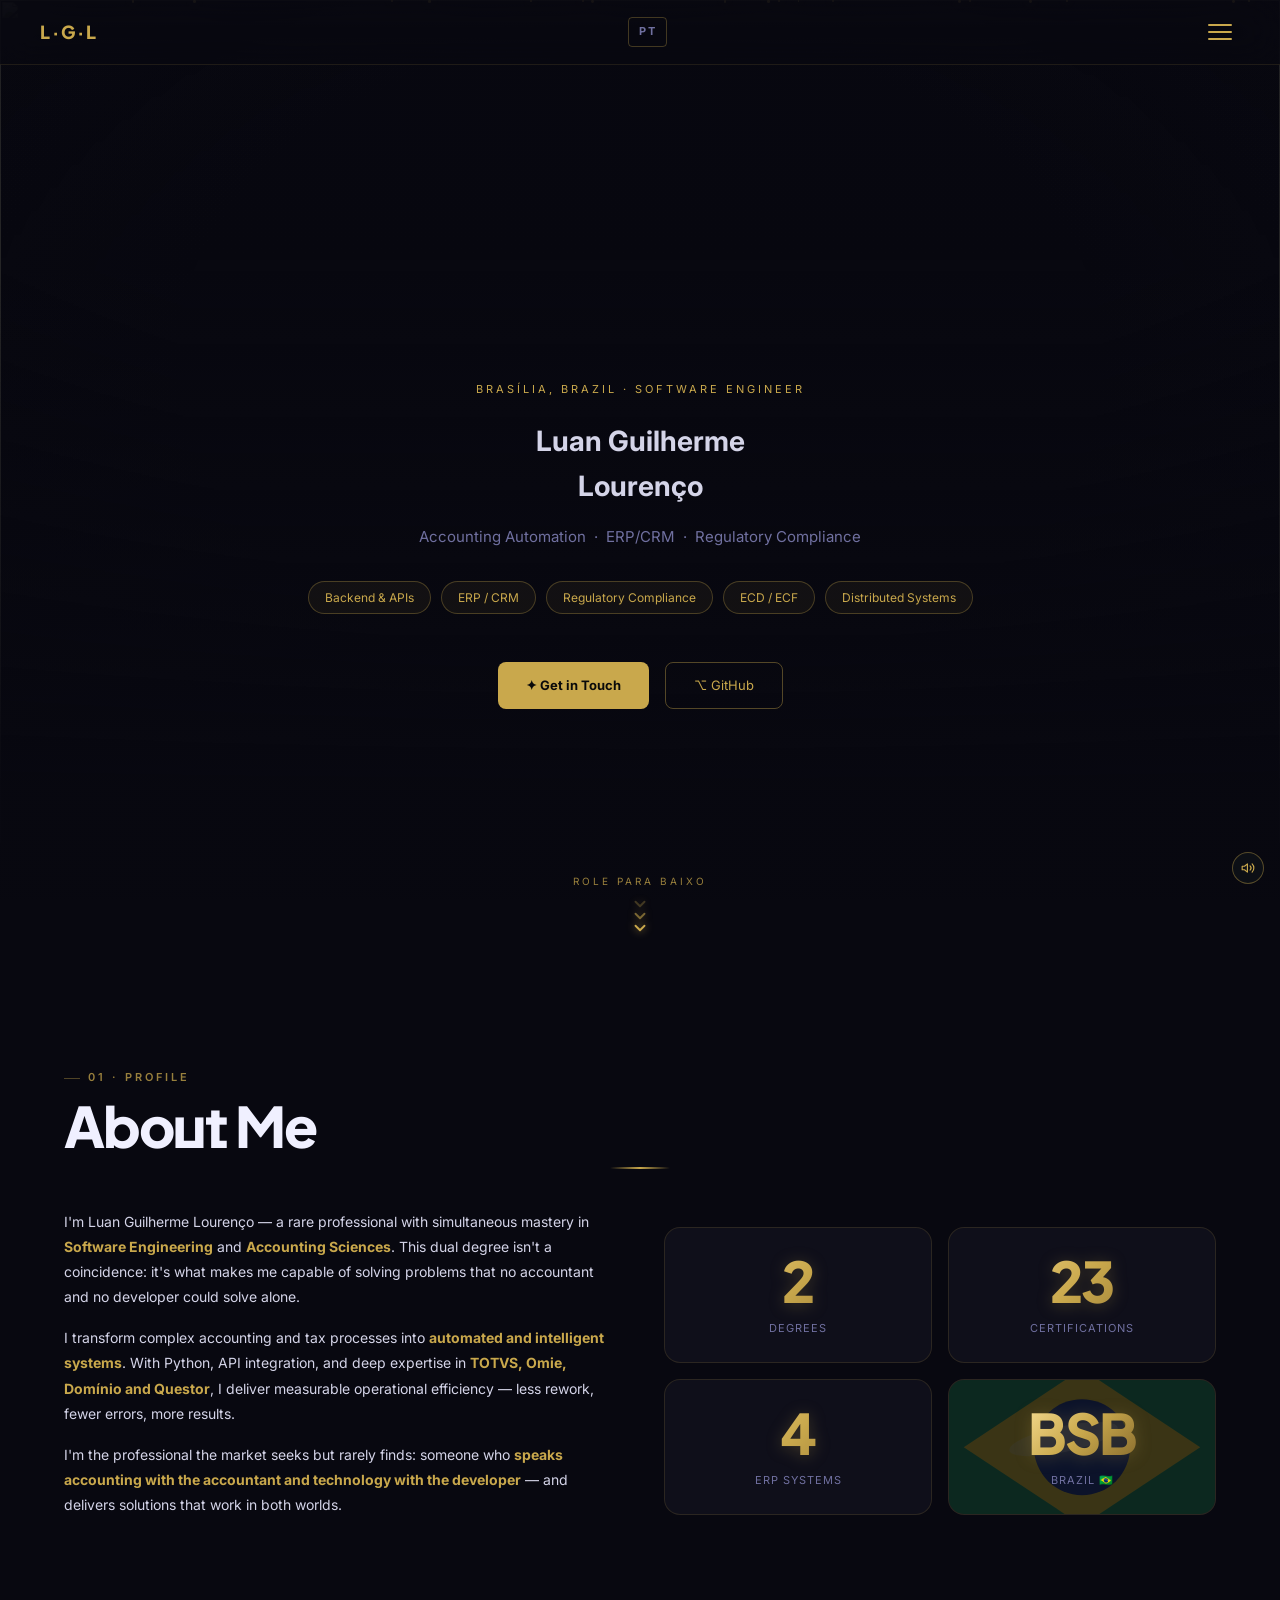
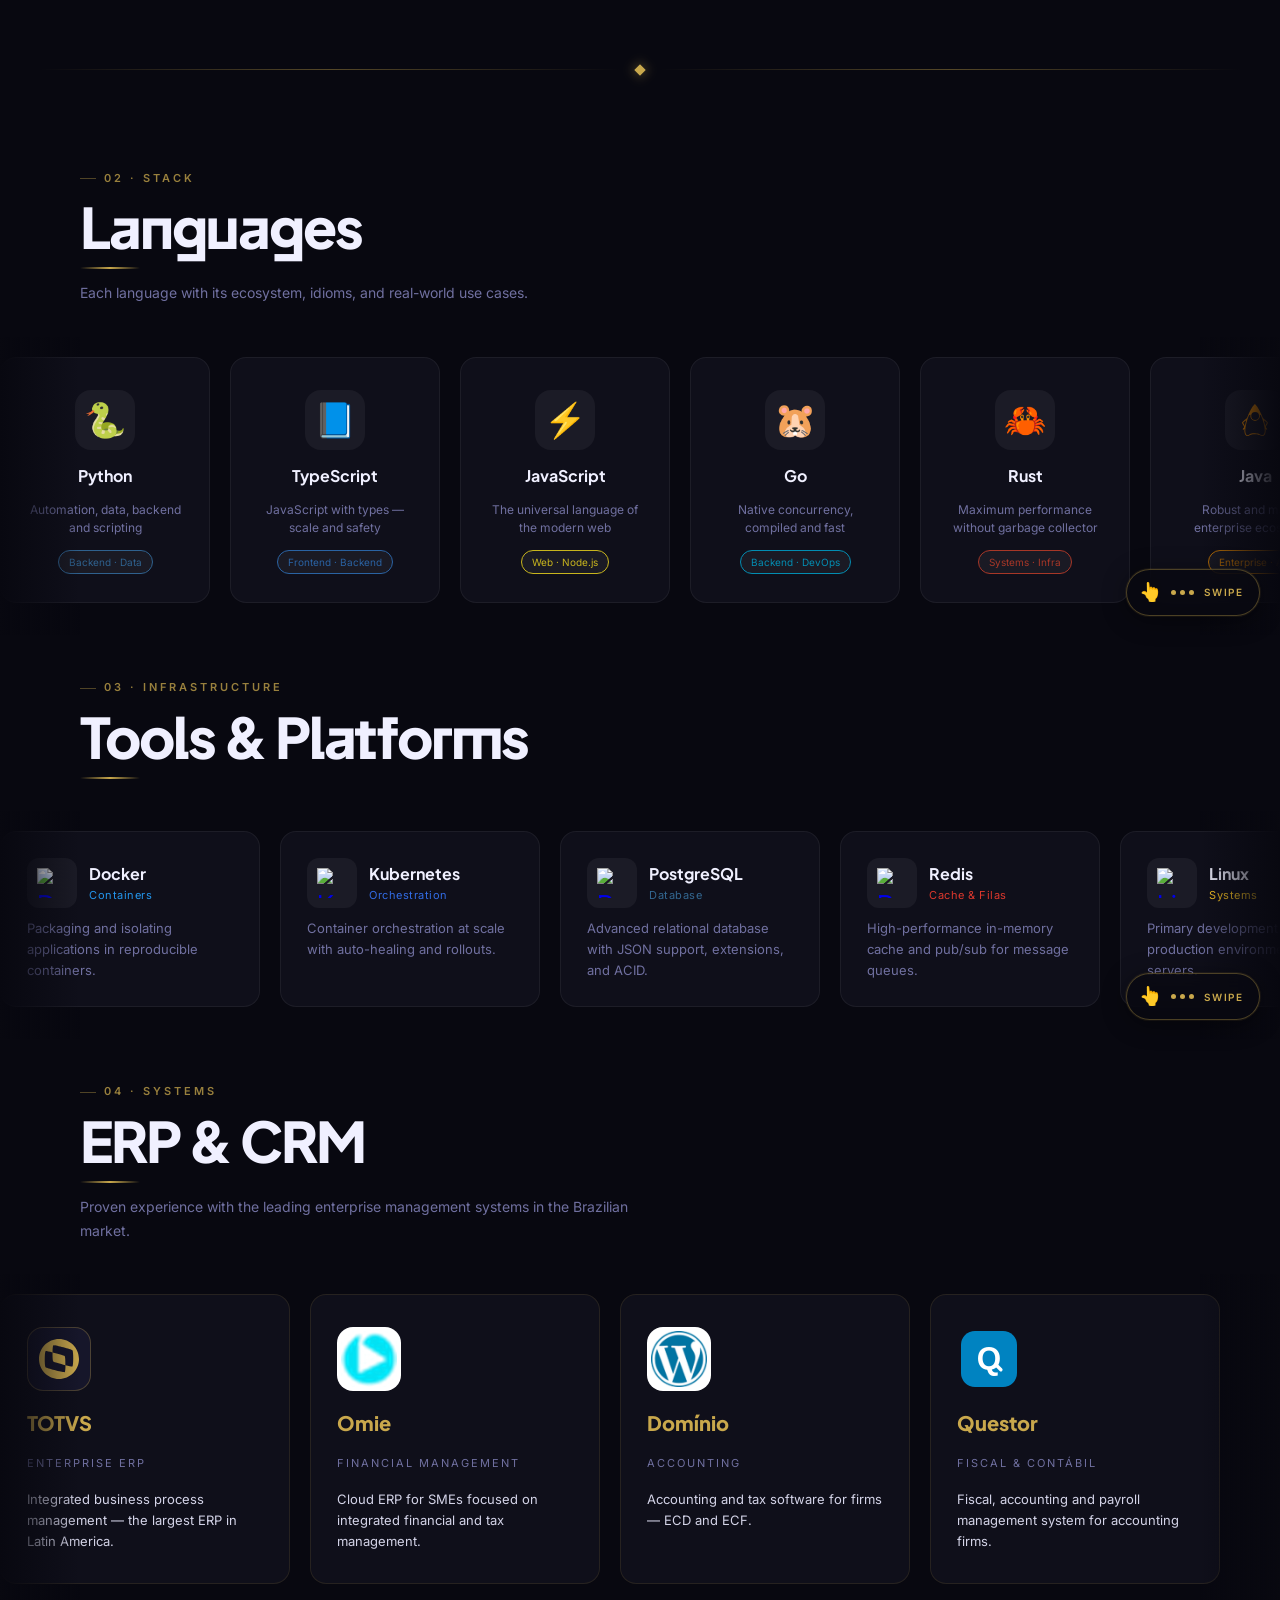
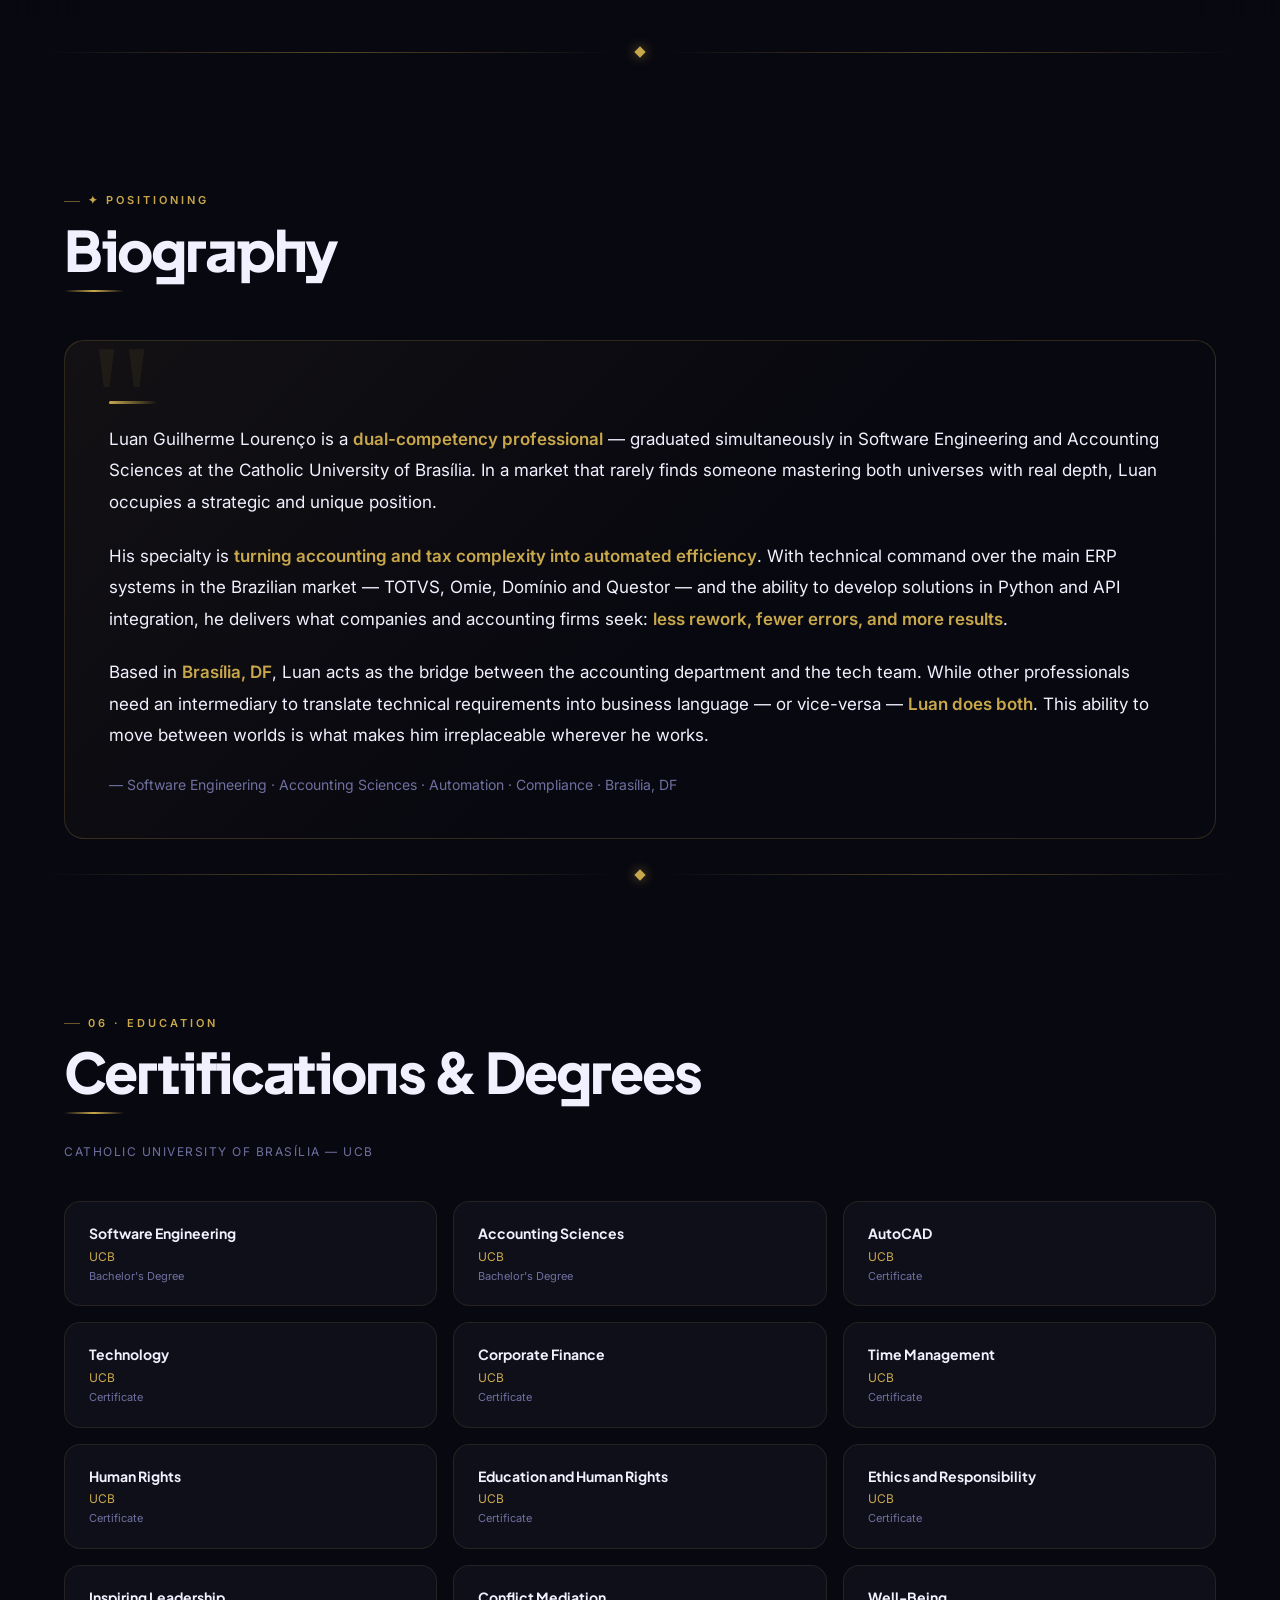
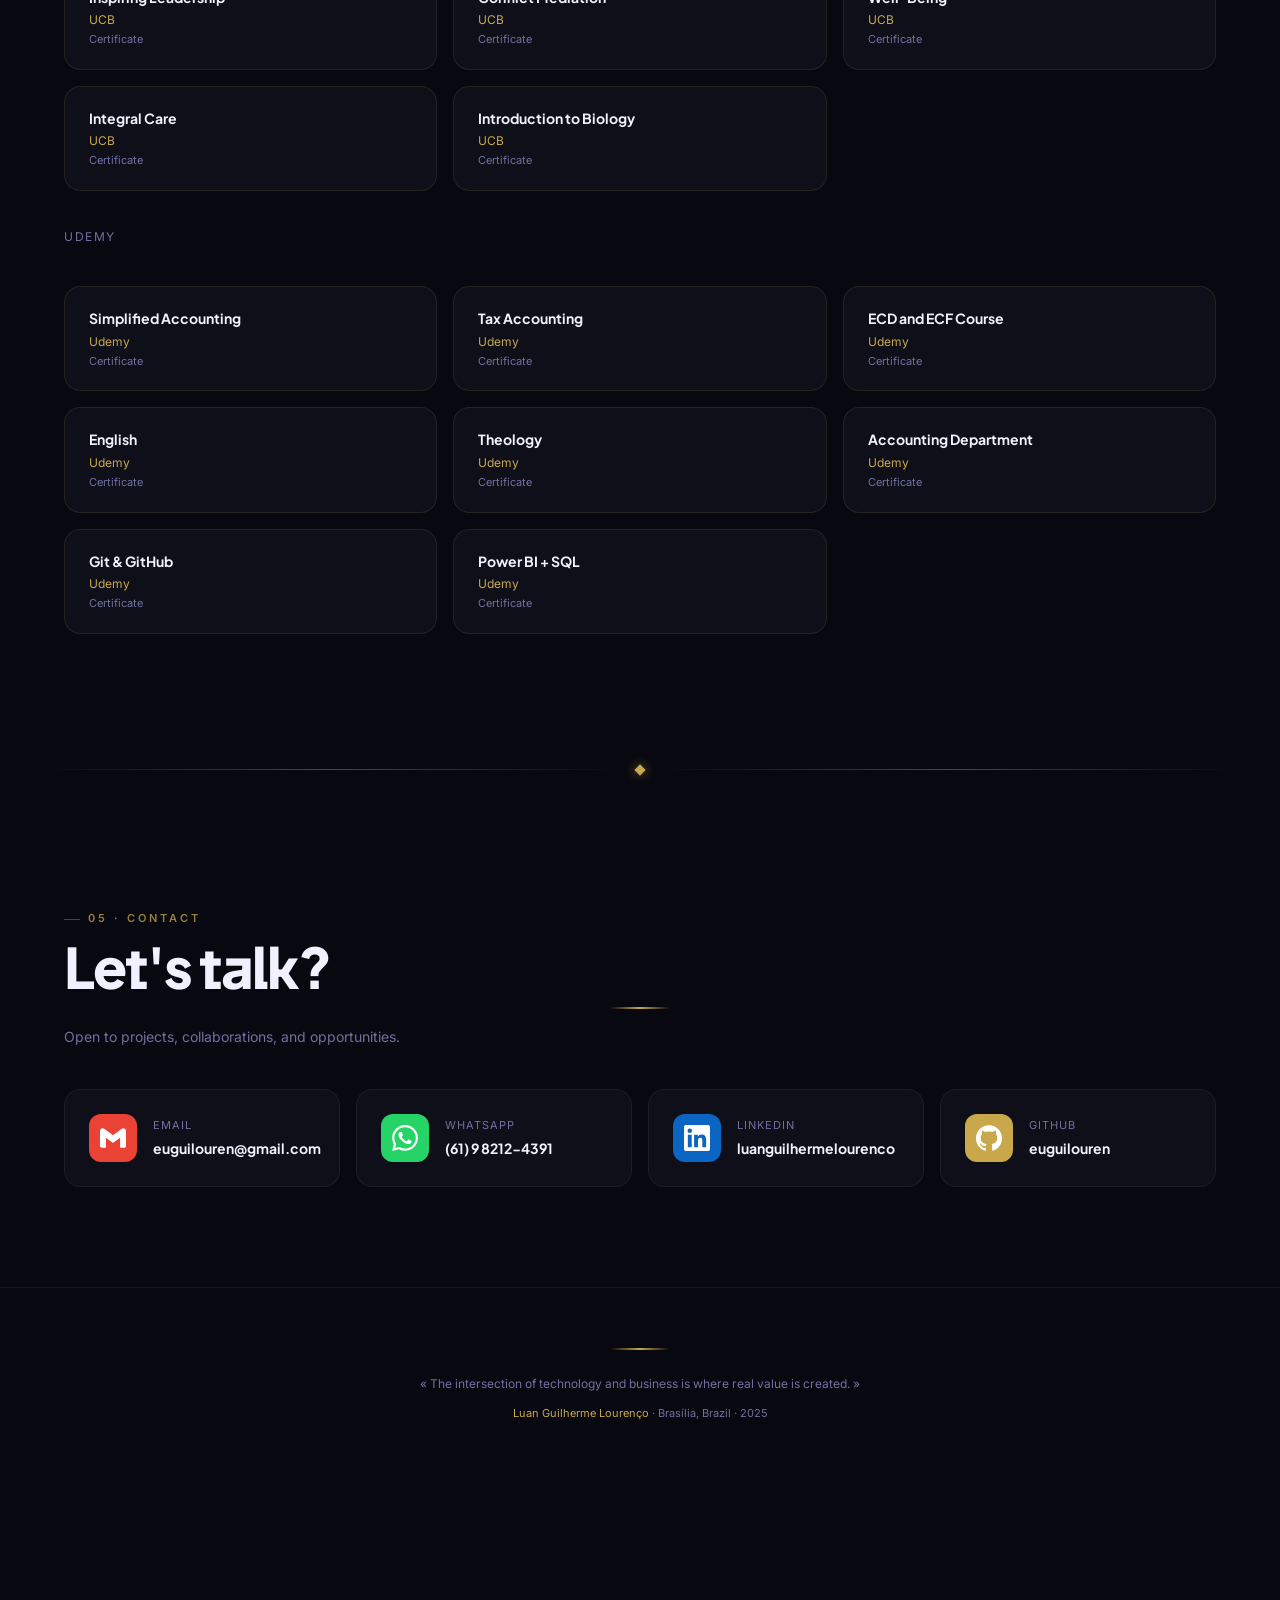
==== commit b21712c8: "fix: música inicia em qualquer interação (click/touch/scroll/key) via capture phase" ====
--- a/en.html
+++ b/en.html
@@ -1661,14 +1661,18 @@
   }
 
   // Unlock audio on first user interaction (browser requirement)
+  // Use CAPTURE phase so this fires BEFORE any other handlers, regardless of where the click lands
+  let unlocked = false;
   const unlock = () => {
+    if (unlocked) return;
+    unlocked = true;
     getCtx();
-    if (!muted) setTimeout(() => startMusic(), 300);
-    document.removeEventListener('click', unlock);
-    document.removeEventListener('touchstart', unlock);
+    if (!muted) startMusic();
   };
-  document.addEventListener('click', unlock, { once: true });
-  document.addEventListener('touchstart', unlock, { once: true });
+  // Listen on multiple events with capture=true
+  ['click', 'touchstart', 'keydown', 'mousedown', 'scroll'].forEach(evt => {
+    document.addEventListener(evt, unlock, { capture: true, passive: true });
+  });
 
   // ═══ BIND SOUNDS TO UI EVENTS ═══
 
